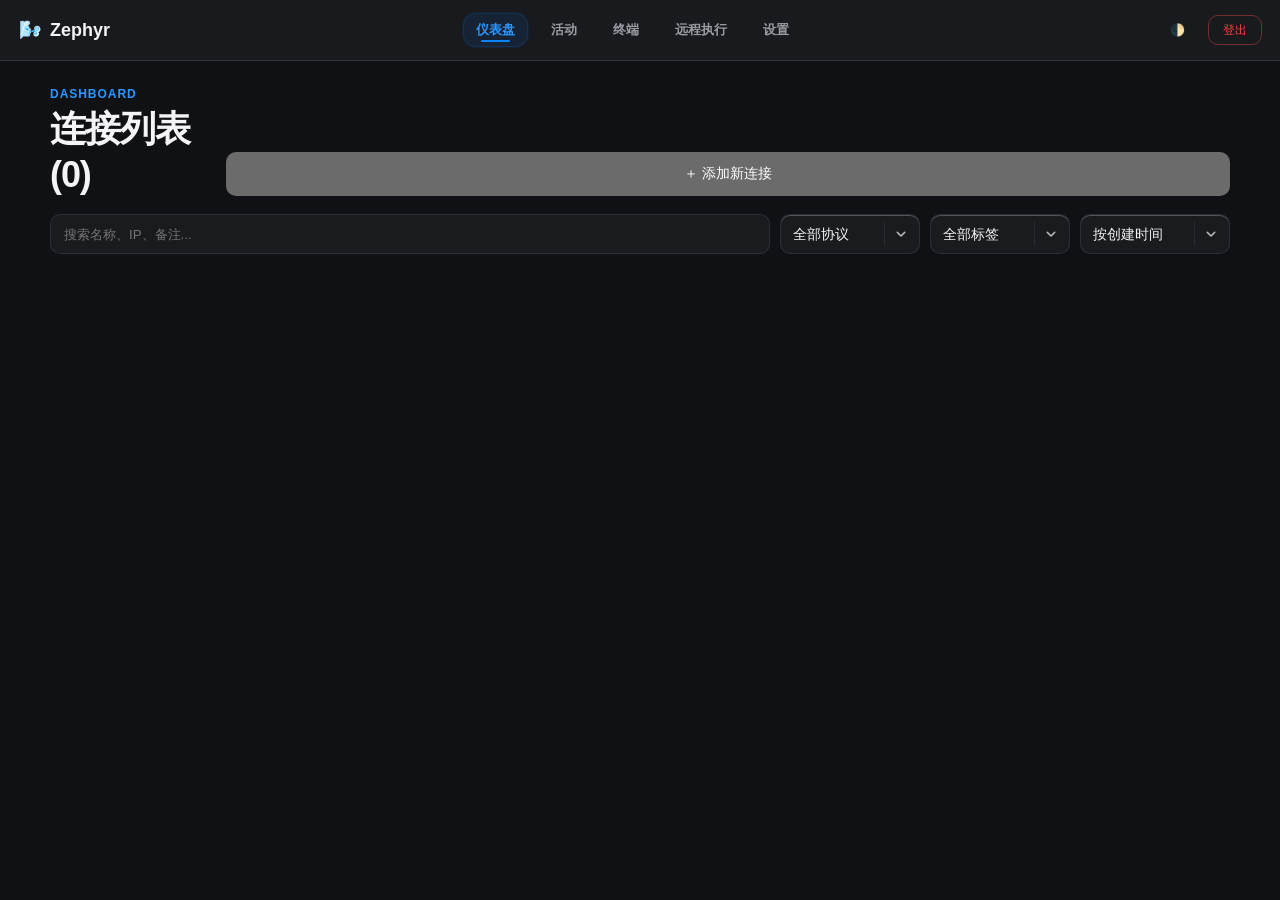
==== public/app.html @ c849ec41 "feat(settings): rework platform security & captcha cards to security-card pattern - Split IP whiteli" ====
<!DOCTYPE html>
<html lang="zh-CN" data-theme="dark">
<head>
    <meta charset="UTF-8">
    <meta name="viewport" content="width=device-width, initial-scale=1.0, viewport-fit=cover">
    <title>Zephyr</title>
    <link rel="icon" type="image/svg+xml" href="/zephyr-mark.svg">
    <link rel="modulepreload" href="vendor/zephyr-motion/index.js?v=20260731-motion-mobile-fix2">
    <link rel="modulepreload" href="i18n/runtime.js?v=20260811-webdav1">
    <link rel="modulepreload" href="app.js?v=20260811-webdav1">
    <link rel="modulepreload" href="floating-panel.js?v=20260731-panel-drag-physics4">
    <link rel="stylesheet" href="style.css?v=20260811-webdav1">
</head>
<body class="app-body">
    <div class="app-shell">
        <header class="main-nav">
            <a class="brand" href="#dashboard"><span id="brandIcon">🌬️</span><strong id="brandName">Zephyr</strong></a>
            <nav class="nav-tabs" aria-label="主导航" data-i18n-aria-label="主导航">
                <button class="nav-tab active" data-view="dashboard" data-i18n="仪表盘">仪表盘</button>
                <button class="nav-tab" data-view="activity" data-i18n="活动">活动</button>
                <button class="nav-tab" data-view="terminal" data-i18n="终端">终端</button>
                <button class="nav-tab" data-view="remote" data-i18n="远程执行">远程执行</button>
                <button class="nav-tab force-hidden" id="notesNavTab" data-view="notes" data-i18n="笔记">笔记</button>
                <button class="nav-tab nav-tab-ai force-hidden" id="aiNavTab" data-view="ai">AI</button>
                <button class="nav-tab" data-view="settings" data-i18n="设置">设置</button>
            </nav>
            <div class="nav-actions">
                <button class="btn-sm ai-floating-btn force-hidden" id="aiFloatingBtn" title="打开 AI 助理" data-i18n-title="打开 AI 助理">AI</button>
                <!-- Locale selection lives in Settings → Language. -->
                <button class="btn-sm" id="appThemeToggle" title="切换深浅色" data-i18n-title="切换深浅色">🌓</button>
                <button class="btn-sm danger" id="logoutBtn" data-i18n="登出">登出</button>
            </div>
        </header>

        <main class="app-main">
            <section class="view active" id="view-dashboard">
                <div class="section-head">
                    <div>
                        <p class="eyebrow">Dashboard</p>
                        <h1 id="connectionTitle" data-i18n="连接列表 (0)">连接列表 (0)</h1>
                    </div>
                    <button class="btn add-btn" id="addConnectionBtn" data-i18n="＋ 添加新连接">＋ 添加新连接</button>
                </div>
                <div class="action-bar">
                    <input class="search-input" id="searchInput" placeholder="搜索名称、IP、备注..." data-i18n-placeholder="搜索名称、IP、备注...">
                    <select id="protocolFilter"><option value="all" data-i18n="全部协议">全部协议</option><option value="SSH">SSH</option><option value="TELNET">TELNET</option><option value="RDP">RDP</option><option value="VNC">VNC</option></select>
                    <select id="tagFilter"><option value="all" data-i18n="全部标签">全部标签</option></select>
                    <select id="sortSelect"><option value="createdAt" data-i18n="按创建时间">按创建时间</option><option value="name" data-i18n="按名称">按名称</option><option value="lastConnectedAt" data-i18n="按最近连接">按最近连接</option><option value="protocol" data-i18n="按协议">按协议</option></select>
                </div>
                <div class="connection-grid" id="connectionGrid"></div>
            </section>

            <section class="view activity-view" id="view-activity">
                <div class="section-head activity-section-head">
                    <div>
                        <p class="eyebrow">Activity</p>
                        <h1 data-i18n="活动记录">活动记录</h1>
                        <p class="activity-intro" data-i18n="查看连接、账户与系统操作的详细记录。">查看连接、账户与系统操作的详细记录。</p>
                    </div>
                    <button class="tool-btn danger force-hidden" id="clearActivityBtn" type="button" data-i18n="清理日志">清理日志</button>
                </div>
                <div class="activity-filter-bar" aria-label="活动时间筛选" data-i18n-aria-label="活动时间筛选">
                    <div class="activity-range-tabs" role="group" aria-label="快捷时间范围" data-i18n-aria-label="快捷时间范围">
                        <span class="activity-range-thumb" aria-hidden="true"></span>
                        <button class="activity-range-btn" type="button" data-activity-range="today" data-i18n="今天">今天</button>
                        <button class="activity-range-btn active" type="button" data-activity-range="7d" data-i18n="近 7 天">近 7 天</button>
                        <button class="activity-range-btn" type="button" data-activity-range="30d" data-i18n="近 30 天">近 30 天</button>
                        <button class="activity-range-btn" type="button" data-activity-range="all" data-i18n="全部">全部</button>
                        <button class="activity-range-btn" type="button" data-activity-range="custom" data-i18n="自定义">自定义</button>
                    </div>
                    <div class="activity-custom-range force-hidden" id="activityCustomRange">
                        <label><span data-i18n="开始日期">开始日期</span><input id="activityStartDate" type="date"></label>
                        <span aria-hidden="true" data-i18n="至">至</span>
                        <label><span data-i18n="结束日期">结束日期</span><input id="activityEndDate" type="date"></label>
                        <button class="btn btn-primary" id="applyActivityRange" type="button" data-i18n="应用">应用</button>
                    </div>
                </div>
                <div class="activity-summary" aria-live="polite">
                    <strong id="activityResultCount" data-i18n="0 条记录">0 条记录</strong>
                    <span id="activityRangeLabel" data-i18n="近 7 天">近 7 天</span>
                </div>
                <div id="activityList" class="activity-list activity-detail-list"></div>
            </section>

            <section class="view terminal-view" id="view-terminal" aria-label="终端工作台" data-i18n-aria-label="终端工作台">
                <div class="terminal-smartbar" id="sessionTabs"><div class="empty-state" data-i18n="从仪表盘点击“连接”打开 SSH 会话。">从仪表盘点击“连接”打开 SSH 会话。</div></div>
                <button class="mobile-fullscreen-dock-toggle" id="mobileFullscreenDockToggle" data-smartbar-toggle title="展开/收回移动端 Dock" data-i18n-title="展开/收回移动端 Dock" aria-label="展开/收回移动端 Dock" data-i18n-aria-label="展开/收回移动端 Dock"><span></span></button>
                <div class="terminal-workspace terminal-workspace-grid layout-0" id="terminalWorkspace"><div class="terminal-placeholder" data-i18n="暂无会话。点击仪表盘中的“连接”打开 SSH 会话。">暂无会话。点击仪表盘中的“连接”打开 SSH 会话。</div></div>
            </section>

            <section class="view" id="view-remote">
                <div class="section-head"><div><p class="eyebrow">Remote Execution</p><h1 data-i18n="远程执行">远程执行</h1></div></div>
                <div class="remote-layout">
                    <div class="remote-servers" id="remoteServerList"></div>
                    <form class="remote-command" id="remoteExecForm">
                        <label data-i18n="命令">命令</label><textarea id="remoteCommand" placeholder="例如：uname -a && uptime" data-i18n-placeholder="例如：uname -a && uptime" required></textarea>
                        <label data-i18n="超时（秒）">超时（秒）</label><input id="remoteTimeout" type="number" value="30" min="1" max="300">
                        <button class="btn btn-primary" type="submit" data-i18n="批量执行">批量执行</button>
                    </form>
                </div>
                <div class="remote-results" id="remoteResults"></div>
            </section>

            <section class="view notes-view" id="view-notes" aria-label="笔记工作区" data-i18n-aria-label="笔记工作区">
                <div class="notes-shell" id="notesShell">
                    <aside class="notes-sidebar" id="notesGroups" aria-label="笔记分组" data-i18n-aria-label="笔记分组">
                        <div class="notes-sidebar-head">
                            <div class="notes-sidebar-brand">
                                <span class="notes-sidebar-kicker">Notes</span>
                                <h1 class="notes-sidebar-title" data-i18n="笔记">笔记</h1>
                            </div>
                            <div class="notes-sidebar-actions">
                                <button type="button" class="notes-icon-btn" id="notesImportBtn" title="导入 Markdown" data-i18n-title="导入 Markdown" aria-label="导入 Markdown" data-i18n-aria-label="导入 Markdown">
                                    <svg viewBox="0 0 24 24" aria-hidden="true"><path d="M12 14.5V5M8.5 11 12 14.5 15.5 11M5.5 16.5v1.2A1.3 1.3 0 0 0 6.8 19h10.4a1.3 1.3 0 0 0 1.3-1.3v-1.2" fill="none" stroke="currentColor" stroke-width="1.7" stroke-linecap="round" stroke-linejoin="round"/></svg>
                                </button>
                                <button type="button" class="notes-icon-btn notes-icon-btn-accent" id="notesNewBtn" title="新建笔记 (⌘N)" data-i18n-title="新建笔记 (⌘N)" aria-label="新建笔记" data-i18n-aria-label="新建笔记">
                                    <svg viewBox="0 0 24 24" aria-hidden="true"><path d="M12 5v14M5 12h14" fill="none" stroke="currentColor" stroke-width="2" stroke-linecap="round"/></svg>
                                </button>
                            </div>
                        </div>
                        <nav class="notes-nav" aria-label="笔记库" data-i18n-aria-label="笔记库">
                            <button type="button" class="notes-group-item active" data-group="__all">
                                <span class="notes-group-icon" aria-hidden="true"><svg viewBox="0 0 24 24"><path d="M7 3.8h7.2L19 8.6V20.2a1 1 0 0 1-1 1H7a1 1 0 0 1-1-1V4.8a1 1 0 0 1 1-1z" fill="none" stroke="currentColor" stroke-width="1.6"/><path d="M14 3.8V9h5" fill="none" stroke="currentColor" stroke-width="1.6"/></svg></span>
                                <span class="notes-group-label" data-i18n="全部笔记">全部笔记</span>
                                <span class="notes-group-count" id="notesCountAll">0</span>
                            </button>
                            <button type="button" class="notes-group-item" data-group="">
                                <span class="notes-group-icon" aria-hidden="true"><svg viewBox="0 0 24 24"><path d="M3.5 7.5A2 2 0 0 1 5.5 5.5h4l1.5 1.8h7.5a2 2 0 0 1 2 2v7.2a2 2 0 0 1-2 2h-13a2 2 0 0 1-2-2v-9z" fill="none" stroke="currentColor" stroke-width="1.6" stroke-linejoin="round"/></svg></span>
                                <span class="notes-group-label" data-i18n="未分组">未分组</span>
                                <span class="notes-group-count" id="notesCountUngrouped">0</span>
                            </button>
                            <button type="button" class="notes-group-item notes-group-trash" data-group="__trash">
                                <span class="notes-group-icon" aria-hidden="true"><svg viewBox="0 0 24 24"><path d="M5 7.5h14M9.5 7.5V5.8a1 1 0 0 1 1-1h3a1 1 0 0 1 1 1v1.7M9 10.5v7M12 10.5v7M15 10.5v7M7.5 7.5l.7 11.2a1.2 1.2 0 0 0 1.2 1.1h5.2a1.2 1.2 0 0 0 1.2-1.1L16.5 7.5" fill="none" stroke="currentColor" stroke-width="1.6" stroke-linecap="round" stroke-linejoin="round"/></svg></span>
                                <span class="notes-group-label" data-i18n="回收站">回收站</span>
                                <span class="notes-group-count" id="notesCountTrash">0</span>
                            </button>
                        </nav>
                        <div class="notes-groups-divider" role="separator"></div>
                        <div class="notes-groups-label" data-i18n="分组">分组</div>
                        <div id="notesGroupTree" class="notes-group-tree"></div>
                        <button type="button" class="notes-group-new" id="notesNewGroupBtn">
                            <span class="notes-group-icon" aria-hidden="true"><svg viewBox="0 0 24 24"><path d="M12 5v14M5 12h14" fill="none" stroke="currentColor" stroke-width="2" stroke-linecap="round"/></svg></span>
                            <span data-i18n="新建分组">新建分组</span>
                        </button>
                    </aside>

                    <section class="notes-list-pane" aria-label="笔记列表" data-i18n-aria-label="笔记列表">
                        <div class="notes-list-toolbar">
                            <div class="notes-search-field">
                                <span class="notes-search-icon" aria-hidden="true"><svg viewBox="0 0 24 24"><circle cx="11" cy="11" r="6.5" fill="none" stroke="currentColor" stroke-width="1.8"/><path d="M16.2 16.2 20 20" fill="none" stroke="currentColor" stroke-width="1.8" stroke-linecap="round"/></svg></span>
                                <input class="notes-search-input" id="notesSearchInput" placeholder="搜索标题、正文、标签…" data-i18n-placeholder="搜索标题、正文、标签…" autocomplete="off" aria-label="搜索笔记" data-i18n-aria-label="搜索笔记">
                            </div>
                            <div class="notes-list-heading-row">
                                <div class="notes-list-heading">
                                    <h2 id="notesListHeading" data-i18n="全部笔记">全部笔记</h2>
                                    <span class="notes-list-count" id="notesListCount">0</span>
                                </div>
                                <div class="notes-list-filters">
                                    <button type="button" class="notes-icon-btn" id="notesSelectModeBtn" title="多选" data-i18n-title="多选" aria-label="多选" data-i18n-aria-label="多选" aria-pressed="false">
                                        <svg viewBox="0 0 24 24" aria-hidden="true"><rect x="5" y="5" width="10.5" height="10.5" rx="2.2" fill="none" stroke="currentColor" stroke-width="1.6"/><path d="M9.5 15.5h7.3A1.7 1.7 0 0 0 18.5 13.8V6.5" fill="none" stroke="currentColor" stroke-width="1.6" stroke-linecap="round"/><path d="M7.6 10.2l1.8 1.8 3.4-3.6" fill="none" stroke="currentColor" stroke-width="1.6" stroke-linecap="round" stroke-linejoin="round"/></svg>
                                    </button>
                                    <button type="button" class="notes-filter-trigger" id="notesSortTrigger" aria-haspopup="menu" aria-expanded="false" aria-controls="notesSortMenu">
                                        <span class="notes-filter-label" data-i18n="最近更新">最近更新</span>
                                        <svg viewBox="0 0 24 24" aria-hidden="true"><path d="M8.5 9.5 12 13l3.5-3.5" fill="none" stroke="currentColor" stroke-width="1.8" stroke-linecap="round" stroke-linejoin="round"/></svg>
                                    </button>
                                    <button type="button" class="notes-filter-trigger" id="notesTagTrigger" aria-haspopup="menu" aria-expanded="false" aria-controls="notesTagMenu">
                                        <span class="notes-filter-label" data-i18n="全部标签">全部标签</span>
                                        <svg viewBox="0 0 24 24" aria-hidden="true"><path d="M8.5 9.5 12 13l3.5-3.5" fill="none" stroke="currentColor" stroke-width="1.8" stroke-linecap="round" stroke-linejoin="round"/></svg>
                                    </button>
                                </div>
                            </div>
                            <div class="notes-selection-bar force-hidden" id="notesSelectionBar" role="toolbar" aria-label="批量操作" data-i18n-aria-label="批量操作">
                                <div class="notes-selection-meta">
                                    <span class="notes-selection-count"><span data-i18n="已选">已选</span> <strong data-sel-count>0</strong></span>
                                </div>
                                <div class="notes-selection-actions">
                                    <button type="button" class="notes-icon-btn" data-sel-action="all" title="全选" data-i18n-title="全选" aria-label="全选" data-i18n-aria-label="全选">
                                        <svg viewBox="0 0 24 24" aria-hidden="true"><rect x="4.5" y="4.5" width="15" height="15" rx="3" fill="none" stroke="currentColor" stroke-width="1.6"/><path d="M8 12.2l2.4 2.4L16.2 9" fill="none" stroke="currentColor" stroke-width="1.8" stroke-linecap="round" stroke-linejoin="round"/></svg>
                                    </button>
                                    <button type="button" class="notes-icon-btn" data-sel-action="restore" title="恢复" data-i18n-title="恢复" aria-label="恢复所选" data-i18n-aria-label="恢复所选">
                                        <svg viewBox="0 0 24 24" aria-hidden="true"><path d="M7.5 10.2V7.6A1.1 1.1 0 0 1 8.6 6.5h6.8A1.1 1.1 0 0 1 16.5 7.6v2.6M9.2 6.5V5.3A1 1 0 0 1 10.2 4.3h3.6a1 1 0 0 1 1 1v1.2" fill="none" stroke="currentColor" stroke-width="1.6" stroke-linecap="round" stroke-linejoin="round"/><path d="M8.2 14.2a4.3 4.3 0 1 0 1.3-3.1" fill="none" stroke="currentColor" stroke-width="1.7" stroke-linecap="round"/><path d="M7.2 9.4h3.4v3.2" fill="none" stroke="currentColor" stroke-width="1.7" stroke-linecap="round" stroke-linejoin="round"/></svg>
                                    </button>
                                    <button type="button" class="notes-icon-btn notes-icon-btn-danger" data-sel-action="trash" title="移到回收站" data-i18n-title="移到回收站" aria-label="移到回收站" data-i18n-aria-label="移到回收站">
                                        <svg viewBox="0 0 24 24" aria-hidden="true"><path d="M5 7.5h14M9.5 7.5V5.8a1 1 0 0 1 1-1h3a1 1 0 0 1 1 1v1.7M9 10.5v7M12 10.5v7M15 10.5v7M7.5 7.5l.7 11.2a1.2 1.2 0 0 0 1.2 1.1h5.2a1.2 1.2 0 0 0 1.2-1.1L16.5 7.5" fill="none" stroke="currentColor" stroke-width="1.6" stroke-linecap="round" stroke-linejoin="round"/></svg>
                                    </button>
                                    <button type="button" class="notes-icon-btn notes-icon-btn-danger" data-sel-action="purge" title="彻底删除" data-i18n-title="彻底删除" aria-label="彻底删除所选" data-i18n-aria-label="彻底删除所选">
                                        <svg viewBox="0 0 24 24" aria-hidden="true"><path d="M5 7.5h14M9.5 7.5V5.8a1 1 0 0 1 1-1h3a1 1 0 0 1 1 1v1.7M7.5 7.5l.7 11.2a1.2 1.2 0 0 0 1.2 1.1h5.2a1.2 1.2 0 0 0 1.2-1.1L16.5 7.5" fill="none" stroke="currentColor" stroke-width="1.6" stroke-linecap="round" stroke-linejoin="round"/><path d="M10 12.2 14 16.2M14 12.2 10 16.2" fill="none" stroke="currentColor" stroke-width="1.7" stroke-linecap="round"/></svg>
                                    </button>
                                    <button type="button" class="notes-icon-btn notes-icon-btn-danger" data-sel-action="purge_permanent" title="直接删除（不进回收站）" data-i18n-title="直接删除（不进回收站）" aria-label="直接删除所选" data-i18n-aria-label="直接删除所选">
                                        <svg viewBox="0 0 24 24" aria-hidden="true"><path d="M5 7.5h14M9.5 7.5V5.8a1 1 0 0 1 1-1h3a1 1 0 0 1 1 1v1.7M7.5 7.5l.7 11.2a1.2 1.2 0 0 0 1.2 1.1h5.2a1.2 1.2 0 0 0 1.2-1.1L16.5 7.5" fill="none" stroke="currentColor" stroke-width="1.6" stroke-linecap="round" stroke-linejoin="round"/><path d="M10 12.2 14 16.2M14 12.2 10 16.2" fill="none" stroke="currentColor" stroke-width="1.7" stroke-linecap="round"/></svg>
                                    </button>
                                    <button type="button" class="notes-icon-btn" data-sel-action="exit" title="退出多选" data-i18n-title="退出多选" aria-label="退出多选" data-i18n-aria-label="退出多选">
                                        <svg viewBox="0 0 24 24" aria-hidden="true"><path d="M7 7l10 10M17 7 7 17" fill="none" stroke="currentColor" stroke-width="1.9" stroke-linecap="round"/></svg>
                                    </button>
                                </div>
                            </div>
                            <div id="notesConnectionFilterBar" class="force-hidden"></div>
                            <!-- hidden native selects kept for compatibility / tests -->
                            <select id="notesSortSelect" class="force-hidden" aria-hidden="true" tabindex="-1">
                                <option value="updated" data-i18n="按更新时间">按更新时间</option>
                                <option value="created" data-i18n="按创建时间">按创建时间</option>
                                <option value="title" data-i18n="按标题">按标题</option>
                            </select>
                            <select id="notesTagFilter" class="force-hidden" aria-hidden="true" tabindex="-1"><option value="all" data-i18n="全部标签">全部标签</option></select>
                        </div>
                        <div class="notes-list" id="notesList" role="listbox" aria-label="笔记" data-i18n-aria-label="笔记"></div>
                        <div class="notes-list-empty force-hidden" id="notesListEmpty">
                            <div class="notes-empty-illustration" aria-hidden="true">
                                <svg viewBox="0 0 24 24"><path d="M7 3.8h7.2L19 8.6V20.2a1 1 0 0 1-1 1H7a1 1 0 0 1-1-1V4.8a1 1 0 0 1 1-1z" fill="none" stroke="currentColor" stroke-width="1.4"/><path d="M14 3.8V9h5M8.5 12.5h7M8.5 15.5h7M8.5 18.5h4.5" fill="none" stroke="currentColor" stroke-width="1.4" stroke-linecap="round"/></svg>
                            </div>
                            <h3 data-empty-title data-i18n="还没有笔记">还没有笔记</h3>
                            <p data-empty-desc data-i18n="从左侧新建一条，或导入 Markdown 文件。">从左侧新建一条，或导入 Markdown 文件。</p>
                        </div>
                        <div class="notes-menu force-hidden" id="notesSortMenu" role="menu" aria-label="排序" data-i18n-aria-label="排序"></div>
                        <div class="notes-menu force-hidden" id="notesTagMenu" role="menu" aria-label="标签筛选" data-i18n-aria-label="标签筛选"></div>
                    </section>

                    <section class="notes-editor-pane" id="notesEditorPane" aria-label="笔记编辑器" data-i18n-aria-label="笔记编辑器">
                        <div class="notes-editor-empty" id="notesEditorEmpty">
                            <div class="notes-empty-card">
                                <div class="notes-empty-illustration" aria-hidden="true">
                                    <svg viewBox="0 0 24 24"><path d="M7 3.8h7.2L19 8.6V20.2a1 1 0 0 1-1 1H7a1 1 0 0 1-1-1V4.8a1 1 0 0 1 1-1z" fill="none" stroke="currentColor" stroke-width="1.4"/><path d="M14 3.8V9h5M8.5 12.5h7M8.5 15.5h7" fill="none" stroke="currentColor" stroke-width="1.4" stroke-linecap="round"/></svg>
                                </div>
                                <h2 data-i18n="选择或新建笔记">选择或新建笔记</h2>
                                <p data-i18n="默认私有。可关联连接、按标签归档，并在权限允许时供 AI 按需读写。">默认私有。可关联连接、按标签归档，并在权限允许时供 AI 按需读写。</p>
                                <div class="notes-empty-hints">
                                    <span><kbd>⌘</kbd><kbd>N</kbd> <span data-i18n="新建">新建</span></span>
                                    <span><kbd>⌘</kbd><kbd>S</kbd> <span data-i18n="保存">保存</span></span>
                                    <span><kbd>⌘</kbd><kbd>E</kbd> <span data-i18n="切换预览">切换预览</span></span>
                                </div>
                            </div>
                        </div>
                        <div class="notes-editor force-hidden" id="notesEditor">
                            <div class="notes-editor-chrome">
                                <div class="notes-editor-top">
                                    <button type="button" class="notes-icon-btn notes-back-btn" id="notesBackBtn" title="返回列表" data-i18n-title="返回列表" aria-label="返回列表" data-i18n-aria-label="返回列表">
                                        <svg viewBox="0 0 24 24" aria-hidden="true"><path d="M15 5.5 8.5 12 15 18.5" fill="none" stroke="currentColor" stroke-width="1.9" stroke-linecap="round" stroke-linejoin="round"/></svg>
                                    </button>
                                    <div class="notes-mode-switch" id="notesModeSwitch" data-mode="edit" role="tablist" aria-label="编辑模式" data-i18n-aria-label="编辑模式">
                                        <span class="notes-mode-thumb" aria-hidden="true"></span>
                                        <button type="button" class="notes-mode-btn active" data-notes-mode="edit" role="tab" aria-selected="true" data-i18n="编辑">编辑</button>
                                        <button type="button" class="notes-mode-btn" data-notes-mode="split" role="tab" aria-selected="false" data-i18n="分屏">分屏</button>
                                        <button type="button" class="notes-mode-btn" data-notes-mode="preview" role="tab" aria-selected="false" data-i18n="预览">预览</button>
                                    </div>
                                    <div class="notes-editor-actions" id="notesEditorActions">
                                        <span class="notes-save-state" id="notesSaveState" data-state="saved" aria-live="polite" data-i18n="已保存">已保存</span>
                                        <button type="button" class="notes-icon-btn" id="notesLinkConnBtn" title="关联连接" data-i18n-title="关联连接" aria-label="关联连接" data-i18n-aria-label="关联连接">
                                            <svg viewBox="0 0 24 24" aria-hidden="true"><path d="M9.5 14.5 14.5 9.5M8.2 12.2l-1.4 1.4a3.2 3.2 0 1 0 4.5 4.5l1.4-1.4M15.8 11.8l1.4-1.4a3.2 3.2 0 0 0-4.5-4.5l-1.4 1.4" fill="none" stroke="currentColor" stroke-width="1.7" stroke-linecap="round"/></svg>
                                        </button>
                                        <button type="button" class="notes-icon-btn" id="notesShareBtn" title="共享设置" data-i18n-title="共享设置" aria-label="共享设置" data-i18n-aria-label="共享设置">
                                            <svg viewBox="0 0 24 24" aria-hidden="true"><circle cx="6.5" cy="12" r="2.2" fill="none" stroke="currentColor" stroke-width="1.6"/><circle cx="17" cy="6.5" r="2.2" fill="none" stroke="currentColor" stroke-width="1.6"/><circle cx="17" cy="17.5" r="2.2" fill="none" stroke="currentColor" stroke-width="1.6"/><path d="M8.5 11.1 14.8 7.6M8.6 13 14.8 16.3" fill="none" stroke="currentColor" stroke-width="1.6" stroke-linecap="round"/></svg>
                                        </button>
                                        <button type="button" class="notes-icon-btn" id="notesExportBtn" title="导出 Markdown" data-i18n-title="导出 Markdown" aria-label="导出" data-i18n-aria-label="导出">
                                            <svg viewBox="0 0 24 24" aria-hidden="true"><path d="M12 4.5v9.5M8.5 8 12 4.5 15.5 8M5.5 14.5v3.2A1.3 1.3 0 0 0 6.8 19h10.4a1.3 1.3 0 0 0 1.3-1.3v-3.2" fill="none" stroke="currentColor" stroke-width="1.7" stroke-linecap="round" stroke-linejoin="round"/></svg>
                                        </button>
                                        <button type="button" class="notes-icon-btn" id="notesMoreBtn" title="更多" data-i18n-title="更多" aria-label="更多" data-i18n-aria-label="更多" aria-haspopup="menu" aria-expanded="false" aria-controls="notesMoreMenu">
                                            <svg viewBox="0 0 24 24" aria-hidden="true"><circle cx="6" cy="12" r="1.5" fill="currentColor"/><circle cx="12" cy="12" r="1.5" fill="currentColor"/><circle cx="18" cy="12" r="1.5" fill="currentColor"/></svg>
                                        </button>
                                        <button type="button" class="notes-icon-btn force-hidden" id="notesRestoreBtn" title="恢复笔记" data-i18n-title="恢复笔记" aria-label="恢复" data-i18n-aria-label="恢复">
                                            <svg viewBox="0 0 24 24" aria-hidden="true"><path d="M7.5 10.2V7.6A1.1 1.1 0 0 1 8.6 6.5h6.8A1.1 1.1 0 0 1 16.5 7.6v2.6M9.2 6.5V5.3A1 1 0 0 1 10.2 4.3h3.6a1 1 0 0 1 1 1v1.2" fill="none" stroke="currentColor" stroke-width="1.6" stroke-linecap="round" stroke-linejoin="round"/><path d="M8.2 14.2a4.3 4.3 0 1 0 1.3-3.1" fill="none" stroke="currentColor" stroke-width="1.7" stroke-linecap="round"/><path d="M7.2 9.4h3.4v3.2" fill="none" stroke="currentColor" stroke-width="1.7" stroke-linecap="round" stroke-linejoin="round"/></svg>
                                        </button>
                                        <button type="button" class="notes-icon-btn notes-icon-btn-danger" id="notesDeleteBtn" title="移到回收站" data-i18n-title="移到回收站" aria-label="移到回收站" data-i18n-aria-label="移到回收站">
                                            <svg viewBox="0 0 24 24" aria-hidden="true"><path d="M5 7.5h14M9.5 7.5V5.8a1 1 0 0 1 1-1h3a1 1 0 0 1 1 1v1.7M9 10.5v7M12 10.5v7M15 10.5v7M7.5 7.5l.7 11.2a1.2 1.2 0 0 0 1.2 1.1h5.2a1.2 1.2 0 0 0 1.2-1.1L16.5 7.5" fill="none" stroke="currentColor" stroke-width="1.6" stroke-linecap="round" stroke-linejoin="round"/></svg>
                                        </button>
                                        <button type="button" class="notes-icon-btn notes-icon-btn-danger force-hidden" id="notesPurgePermanentBtn" title="直接删除（不进回收站）" data-i18n-title="直接删除（不进回收站）" aria-label="直接删除" data-i18n-aria-label="直接删除">
                                            <svg viewBox="0 0 24 24" aria-hidden="true"><path d="M5 7.5h14M9.5 7.5V5.8a1 1 0 0 1 1-1h3a1 1 0 0 1 1 1v1.7M7.5 7.5l.7 11.2a1.2 1.2 0 0 0 1.2 1.1h5.2a1.2 1.2 0 0 0 1.2-1.1L16.5 7.5" fill="none" stroke="currentColor" stroke-width="1.6" stroke-linecap="round" stroke-linejoin="round"/><path d="M10 12.2 14 16.2M14 12.2 10 16.2" fill="none" stroke="currentColor" stroke-width="1.7" stroke-linecap="round"/></svg>
                                        </button>
                                        <button type="button" class="notes-icon-btn notes-icon-btn-danger force-hidden" id="notesPurgeBtn" title="彻底删除（不可恢复）" data-i18n-title="彻底删除（不可恢复）" aria-label="彻底删除" data-i18n-aria-label="彻底删除">
                                            <svg viewBox="0 0 24 24" aria-hidden="true"><path d="M5 7.5h14M9.5 7.5V5.8a1 1 0 0 1 1-1h3a1 1 0 0 1 1 1v1.7M7.5 7.5l.7 11.2a1.2 1.2 0 0 0 1.2 1.1h5.2a1.2 1.2 0 0 0 1.2-1.1L16.5 7.5" fill="none" stroke="currentColor" stroke-width="1.6" stroke-linecap="round" stroke-linejoin="round"/><path d="M10 12.2 14 16.2M14 12.2 10 16.2" fill="none" stroke="currentColor" stroke-width="1.7" stroke-linecap="round"/></svg>
                                        </button>
                                        <button type="button" class="notes-text-btn notes-text-btn-danger force-hidden" id="notesEmptyTrashBtn" title="清空回收站" data-i18n-title="清空回收站" data-i18n="清空">清空</button>
                                    </div>
                                </div>
                                <div class="notes-menu force-hidden" id="notesMoreMenu" role="menu" aria-label="更多操作" data-i18n-aria-label="更多操作">
                                    <button type="button" class="notes-menu-item" data-more-action="share" role="menuitem"><span data-i18n="共享设置">共享设置</span></button>
                                    <button type="button" class="notes-menu-item" data-more-action="link" role="menuitem"><span data-i18n="关联连接">关联连接</span></button>
                                    <button type="button" class="notes-menu-item" data-more-action="export" role="menuitem"><span data-i18n="导出 Markdown">导出 Markdown</span></button>
                                    <button type="button" class="notes-menu-item" data-more-action="import" role="menuitem"><span data-i18n="导入 Markdown">导入 Markdown</span></button>
                                    <button type="button" class="notes-menu-item" data-more-action="select" role="menuitem"><span data-i18n="多选管理">多选管理</span></button>
                                    <div class="notes-menu-sep"></div>
                                    <button type="button" class="notes-menu-item" data-more-action="restore" role="menuitem"><span data-i18n="恢复">恢复</span></button>
                                    <button type="button" class="notes-menu-item danger" data-more-action="delete" role="menuitem"><span data-i18n="移到回收站">移到回收站</span></button>
                                    <button type="button" class="notes-menu-item danger" data-more-action="purge_permanent" role="menuitem"><span data-i18n="直接删除">直接删除</span></button>
                                    <button type="button" class="notes-menu-item danger" data-more-action="purge" role="menuitem"><span data-i18n="彻底删除">彻底删除</span></button>
                                </div>
                                <input class="notes-title-input" id="notesTitleInput" placeholder="无标题" data-i18n-placeholder="无标题" maxlength="200" aria-label="笔记标题" data-i18n-aria-label="笔记标题">
                                <div class="notes-meta-row" id="notesMetaRow">
                                    <div class="notes-meta-group" id="notesGroupChip"></div>
                                    <div class="notes-meta-tags" id="notesTagsChips"></div>
                                </div>
                                <!-- hidden inputs keep save path stable -->
                                <input type="hidden" id="notesTagsInput" value="" aria-hidden="true">
                                <input type="hidden" id="notesGroupInput" value="" aria-hidden="true">
                                <div class="notes-toolbar" id="notesToolbar" aria-label="Markdown 工具栏" data-i18n-aria-label="Markdown 工具栏">
                                    <button type="button" data-md="h2" title="标题" data-i18n-title="标题" aria-label="标题" data-i18n-aria-label="标题"><svg viewBox="0 0 24 24" aria-hidden="true"><path d="M6.5 5.5v13M17.5 5.5v13M6.5 12h11" fill="none" stroke="currentColor" stroke-width="1.9" stroke-linecap="round"/></svg></button>
                                    <button type="button" data-md="bold" title="粗体" data-i18n-title="粗体" aria-label="粗体" data-i18n-aria-label="粗体"><svg viewBox="0 0 24 24" aria-hidden="true"><path d="M7.5 5.5h5.2a3.4 3.4 0 0 1 0 6.8H7.5zm0 6.8h5.8a3.5 3.5 0 0 1 0 7H7.5z" fill="none" stroke="currentColor" stroke-width="1.8" stroke-linejoin="round"/></svg></button>
                                    <button type="button" data-md="italic" title="斜体" data-i18n-title="斜体" aria-label="斜体" data-i18n-aria-label="斜体"><svg viewBox="0 0 24 24" aria-hidden="true"><path d="M11 5.5h6M7 18.5h6M13.5 5.5 10.5 18.5" fill="none" stroke="currentColor" stroke-width="1.8" stroke-linecap="round"/></svg></button>
                                    <button type="button" data-md="strike" title="删除线" data-i18n-title="删除线" aria-label="删除线" data-i18n-aria-label="删除线"><svg viewBox="0 0 24 24" aria-hidden="true"><path d="M6 12h12M9 7.5c.8-1.6 2-2.3 3.6-2.3 2.2 0 3.6 1.3 3.6 3.1 0 1.1-.4 1.9-1.2 2.5M8.4 14.2c.3 2.1 1.8 3.6 4 3.6 2.3 0 4-1.4 4-3.5" fill="none" stroke="currentColor" stroke-width="1.7" stroke-linecap="round"/></svg></button>
                                    <span class="notes-toolbar-sep" aria-hidden="true"></span>
                                    <button type="button" data-md="code" title="行内代码" data-i18n-title="行内代码" aria-label="行内代码" data-i18n-aria-label="行内代码"><svg viewBox="0 0 24 24" aria-hidden="true"><path d="M9 7.5 4.5 12 9 16.5M15 7.5 19.5 12 15 16.5" fill="none" stroke="currentColor" stroke-width="1.8" stroke-linecap="round" stroke-linejoin="round"/></svg></button>
                                    <button type="button" data-md="codeblock" title="代码块" data-i18n-title="代码块" aria-label="代码块" data-i18n-aria-label="代码块"><svg viewBox="0 0 24 24" aria-hidden="true"><rect x="4.5" y="5.5" width="15" height="13" rx="2" fill="none" stroke="currentColor" stroke-width="1.6"/><path d="M8.5 10 7 12l1.5 2M15.5 10 17 12l-1.5 2M12.4 9.5l-1.2 5" fill="none" stroke="currentColor" stroke-width="1.5" stroke-linecap="round"/></svg></button>
                                    <button type="button" data-md="link" title="链接" data-i18n-title="链接" aria-label="链接" data-i18n-aria-label="链接"><svg viewBox="0 0 24 24" aria-hidden="true"><path d="M9.5 14.5 14.5 9.5M8.2 12.2l-1.4 1.4a3.2 3.2 0 1 0 4.5 4.5l1.4-1.4M15.8 11.8l1.4-1.4a3.2 3.2 0 0 0-4.5-4.5l-1.4 1.4" fill="none" stroke="currentColor" stroke-width="1.7" stroke-linecap="round"/></svg></button>
                                    <span class="notes-toolbar-sep" aria-hidden="true"></span>
                                    <button type="button" data-md="quote" title="引用" data-i18n-title="引用" aria-label="引用" data-i18n-aria-label="引用"><svg viewBox="0 0 24 24" aria-hidden="true"><path d="M8.5 17.5c-2.2 0-3.8-1.7-3.8-4.1 0-3.2 2.3-5.9 5.3-7.1l.7 1.4c-1.8.9-3 2.5-3.1 4.2.5-.3 1.1-.5 1.8-.5 1.7 0 3 1.2 3 3 0 1.7-1.3 3.1-3.9 3.1zm9 0c-2.2 0-3.8-1.7-3.8-4.1 0-3.2 2.3-5.9 5.3-7.1l.7 1.4c-1.8.9-3 2.5-3.1 4.2.5-.3 1.1-.5 1.8-.5 1.7 0 3 1.2 3 3 0 1.7-1.3 3.1-3.9 3.1z" fill="currentColor"/></svg></button>
                                    <button type="button" data-md="ul" title="无序列表" data-i18n-title="无序列表" aria-label="无序列表" data-i18n-aria-label="无序列表"><svg viewBox="0 0 24 24" aria-hidden="true"><path d="M9.5 7h9M9.5 12h9M9.5 17h9" fill="none" stroke="currentColor" stroke-width="1.7" stroke-linecap="round"/><circle cx="6" cy="7" r="1.1" fill="currentColor"/><circle cx="6" cy="12" r="1.1" fill="currentColor"/><circle cx="6" cy="17" r="1.1" fill="currentColor"/></svg></button>
                                    <button type="button" data-md="ol" title="有序列表" data-i18n-title="有序列表" aria-label="有序列表" data-i18n-aria-label="有序列表"><svg viewBox="0 0 24 24" aria-hidden="true"><path d="M10 7h9M10 12h9M10 17h9" fill="none" stroke="currentColor" stroke-width="1.7" stroke-linecap="round"/><text x="4.2" y="8.2" font-size="6.2" fill="currentColor" font-family="system-ui,sans-serif">1</text><text x="4.2" y="13.2" font-size="6.2" fill="currentColor" font-family="system-ui,sans-serif">2</text><text x="4.2" y="18.2" font-size="6.2" fill="currentColor" font-family="system-ui,sans-serif">3</text></svg></button>
                                    <button type="button" data-md="task" title="任务列表" data-i18n-title="任务列表" aria-label="任务列表" data-i18n-aria-label="任务列表"><svg viewBox="0 0 24 24" aria-hidden="true"><rect x="4.5" y="4.5" width="15" height="15" rx="3" fill="none" stroke="currentColor" stroke-width="1.6"/><path d="M8 12.2l2.4 2.4L16.2 9" fill="none" stroke="currentColor" stroke-width="1.8" stroke-linecap="round" stroke-linejoin="round"/></svg></button>
                                </div>
                            </div>
                            <div class="notes-body" id="notesBody" data-mode="edit">
                                <textarea id="notesContentInput" class="notes-content-input" spellcheck="false" aria-label="Markdown 正文" data-i18n-aria-label="Markdown 正文" placeholder="开始写点什么… 支持 Markdown。不要保存密码、私钥或 token。" data-i18n-placeholder="开始写点什么… 支持 Markdown。不要保存密码、私钥或 token。"></textarea>
                                <article class="notes-preview" id="notesPreview" aria-label="预览" data-i18n-aria-label="预览"></article>
                            </div>
                            <div class="notes-security-hint" data-i18n="不要在笔记中保存密码、私钥或 token。预览会转义 HTML 并限制链接协议。">不要在笔记中保存密码、私钥或 token。预览会转义 HTML 并限制链接协议。</div>
                        </div>
                    </section>
                </div>
                <input type="file" id="notesImportFile" accept=".md,text/markdown,text/plain" class="force-hidden" aria-hidden="true">
            </section>

            <section class="view" id="view-ai">
                <div class="ai-empty-card">
                    <h2 data-i18n="AI 面板">AI 面板</h2>
                    <p data-i18n="顶部 AI 按钮会直接打开浮窗；模型、工具和敏感确认在设置里管理。">顶部 AI 按钮会直接打开浮窗；模型、工具和敏感确认在设置里管理。</p>
                    <div class="form-actions"><button class="btn" type="button" id="aiJumpSettingsBtn" data-i18n="前往 AI 设置">前往 AI 设置</button><button class="btn btn-primary" type="button" id="openAiAssistantBtn2" data-i18n="打开浮窗">打开浮窗</button></div>
                </div>
            </section>

            <section class="view" id="view-settings">
                <div class="section-head"><div><p class="eyebrow">Settings</p><h1 data-i18n="设置">设置</h1></div></div>
                <div class="settings-layout">
                    <div class="settings-menu">
                        <button class="settings-tab active" data-settings="security" data-i18n="安全设置">安全设置</button>
                        <button class="settings-tab" data-settings="language" data-i18n="语言">语言</button>
                        <button class="settings-tab" data-settings="beian" data-i18n="备案信息">备案信息</button>
                        <button class="settings-tab" data-settings="network" data-i18n="代理池">代理池</button>
                        <button class="settings-tab" data-settings="ssh-keys" data-i18n="SSH 密钥库">SSH 密钥库</button>
                        <button class="settings-tab" data-settings="snippets" data-i18n="代码片段">代码片段</button>
                        <button class="settings-tab" data-settings="ai" data-i18n="AI 助理">AI 助理</button>
                        <button class="settings-tab" data-settings="agent" data-i18n="Zephyr Client">Zephyr Client</button>
                        <button class="settings-tab force-hidden" id="linkSettingsTab" data-settings="link" data-i18n="文件同步">Zephyr Link</button>
                        <button class="settings-tab" data-settings="data" data-i18n="数据管理">数据管理</button>
                        <button class="settings-tab" data-settings="appearance" data-i18n="个性化设置">个性化设置</button>
                        <button class="settings-tab" data-settings="mail" data-i18n="邮件通知">邮件通知</button>
                        <button class="settings-tab" data-settings="notes" data-i18n="笔记功能">笔记功能</button>
                        <button class="settings-tab force-hidden" id="adminSettingsTab" data-settings="admin" data-i18n="多用户管理">多用户管理</button>
                        <button class="settings-tab" data-settings="about" data-i18n="关于">关于</button>
                    </div>
                    <div class="settings-content">
                        <div class="settings-panel" id="settings-language">
                            <h2 data-i18n="语言">语言</h2>
                            <form id="languageForm" class="settings-form">
                                <div class="form-group">
                                    <label data-i18n="界面语言">界面语言</label>
                                    <select id="languageSelect">
                                        <option value="zh-CN">中文</option>
                                        <option value="en">English</option>
                                    </select>
                                    <p class="field-hint" data-i18n="选择界面显示语言，立即生效并保存到本机。">选择界面显示语言，立即生效并保存到本机。</p>
                                </div>
                            </form>
                        </div>
                        <div class="settings-panel active" id="settings-security">
                            <div class="security-card-row">
                                <section class="security-card">
                                    <h2 data-i18n="修改密码">修改密码</h2>
                                    <form id="passwordForm" class="settings-form">
                                        <div class="security-input-stack">
                                            <div class="form-group"><label for="settingsCurrentPassword" data-i18n="请输入当前密码">请输入当前密码</label><input type="password" id="settingsCurrentPassword" placeholder=" " required></div>
                                            <div class="form-group"><label for="settingsNewPassword" data-i18n="请输入新密码">请输入新密码</label><input type="password" id="settingsNewPassword" placeholder=" " minlength="4" required></div>
                                            <div class="form-group"><label for="settingsConfirmPassword" data-i18n="请确认新密码">请确认新密码</label><input type="password" id="settingsConfirmPassword" placeholder=" " minlength="4" required></div>
                                            <div class="form-group force-hidden" id="settingsTotpRow"><label for="settingsTotpCode" data-i18n="两步验证动态码">两步验证动态码</label><input id="settingsTotpCode" inputmode="numeric" maxlength="6" placeholder=" "></div>
                                            <div class="form-group force-hidden" id="settingsEmailCodeRow"><label for="settingsEmailCode" data-i18n="邮箱验证码">邮箱验证码</label><div class="form-row-inline verification-code-row"><input id="settingsEmailCode" inputmode="text" placeholder=" "><button type="button" class="btn btn-sm verification-code-send-btn" id="settingsSendCodeBtn" data-i18n="发送验证码">发送验证码</button></div></div>
                                            <p class="field-hint" id="passwordPolicyHint" aria-live="polite"></p>
                                        </div>
                                        <button class="btn btn-primary" type="submit" data-i18n="保存密码">保存密码</button>
                                    </form>
                                </section>
                                <section class="security-card">
                                    <h2 data-i18n="修改个人信息">修改个人信息</h2>
                                    <form id="profileForm" class="settings-form"><div class="security-input-stack"><div class="form-group"><label for="profileUsername" data-i18n="请输入新用户名">请输入新用户名</label><input id="profileUsername" placeholder=" "></div><div class="form-group"><label for="profileEmail" data-i18n="请输入新邮箱">请输入新邮箱</label><input id="profileEmail" type="email" placeholder=" "></div></div><button class="btn btn-primary" data-i18n="保存资料">保存资料</button></form>
                                </section>
                            </div>
                            <div class="security-card-row">
                                <section class="security-card">
                                    <div class="security-card-head"><h2 data-i18n="TOTP 两步验证">TOTP 两步验证</h2><div id="totpAction"></div></div><div class="mini-list" id="totpBox"></div><form id="totpEnableForm" class="settings-form force-hidden"><div id="totpQrBox"></div><div class="security-input-stack"><div class="form-group"><label for="totpEnableCode" data-i18n="请输入 6 位验证码">请输入 6 位验证码</label><input id="totpEnableCode" placeholder=" "></div></div><button class="btn btn-primary" data-i18n="确认开启">确认开启</button></form><form id="totpDisableForm" class="settings-form"><div class="security-input-stack"><div class="form-group"><label for="totpDisablePassword" data-i18n="请输入当前密码">请输入当前密码</label><input type="password" id="totpDisablePassword" placeholder=" "></div><div class="form-group"><label for="totpDisableCode" data-i18n="请输入 TOTP 验证码">请输入 TOTP 验证码</label><input id="totpDisableCode" placeholder=" "></div></div><button class="btn danger" data-i18n="关闭 TOTP">关闭 TOTP</button></form>
                                </section>
                                <section class="security-card">
                                    <div class="security-card-head"><h2>Passkey</h2><button class="security-card-action" id="addPasskeyBtn" type="button" data-i18n="添加 Passkey">添加 Passkey</button></div><div class="mini-list" id="passkeyList"></div>
                                </section>
                            </div>
                            <div class="security-card-row">
                                <section class="security-card">
                                    <h2 data-i18n="登录邮件通知">登录邮件通知</h2>
                                    <label class="settings-switch-option" for="notifyLoginPersonal">
                                        <span class="settings-switch-copy"><strong data-i18n="接收登录邮件通知">接收登录邮件通知</strong><small data-i18n="检测到我的账号登录时发送邮件提醒">检测到我的账号登录时发送邮件提醒</small></span>
                                        <span class="connection-share-switch"><input type="checkbox" id="notifyLoginPersonal"><span aria-hidden="true"></span></span>
                                    </label>
                                </section>
                                <section class="security-card">
                                    <div class="panel-title-row"><h2 id="loginEventsTitle" data-i18n="我的登录记录">我的登录记录</h2><button class="tool-btn danger" type="button" id="clearLoginEventsBtn" data-i18n="清理日志">清理日志</button></div><div class="mini-list" id="loginEventList"></div>
                                </section>
                            </div>
                             <div id="platformSecuritySettings">
                                 <div class="security-card-row">
                                     <section class="security-card">
                                         <h2 data-i18n="IP 白名单与防爆破">IP 白名单与防爆破</h2>
                                         <form id="securityPolicyForm" class="settings-form">
                                             <label class="settings-switch-option" for="ipWhitelistEnabled">
                                                 <span class="settings-switch-copy"><strong data-i18n="启用 IP 白名单">启用 IP 白名单</strong><small data-i18n="仅名单内 IP 可登录本站">仅名单内 IP 可登录本站</small></span>
                                                 <span class="connection-share-switch"><input type="checkbox" id="ipWhitelistEnabled"><span aria-hidden="true"></span></span>
                                             </label>
                                             <div class="switch-dependent" data-needs="ip-whitelist">
                                                 <div class="security-input-stack">
                                                     <div class="form-group">
                                                         <label for="ipWhitelist" data-i18n="白名单 IP 列表">白名单 IP 列表</label>
                                                         <textarea id="ipWhitelist" rows="3" placeholder=" " aria-describedby="ipWhitelistHint"></textarea>
                                                     </div>
                                                 </div>
                                                 <p class="field-hint" id="ipWhitelistHint" data-i18n="每行一个 IP 或 CIDR，例如 192.168.1.0/24">每行一个 IP 或 CIDR，例如 192.168.1.0/24</p>
                                             </div>
                                             <label class="settings-switch-option" for="bruteForceEnabled">
                                                 <span class="settings-switch-copy"><strong data-i18n="启用防爆破封禁">启用防爆破封禁</strong><small data-i18n="连续失败自动封禁来源 IP">连续失败自动封禁来源 IP</small></span>
                                                 <span class="connection-share-switch"><input type="checkbox" id="bruteForceEnabled"><span aria-hidden="true"></span></span>
                                             </label>
                                             <div class="switch-dependent" data-needs="brute-force">
                                                 <div class="security-input-stack security-input-duo">
                                                     <div class="form-group"><label for="bruteForceMaxFailures" data-i18n="失败次数">失败次数</label><input id="bruteForceMaxFailures" type="number" min="1" placeholder=" "></div>
                                                     <div class="form-group"><label for="bruteForceBanMinutes" data-i18n="封禁分钟">封禁分钟</label><input id="bruteForceBanMinutes" type="number" min="1" placeholder=" "></div>
                                                 </div>
                                             </div>
                                             <button class="btn btn-primary" data-i18n="保存安全策略">保存安全策略</button>
                                         </form>
                                         <div class="mini-list" id="ipBanList"></div>
                                     </section>
                                     <section class="security-card">
                                         <h2>CAPTCHA</h2>
                                         <form id="captchaForm" class="settings-form">
                                             <label class="settings-switch-option" for="captchaEnabled">
                                                 <span class="settings-switch-copy"><strong data-i18n="启用 CAPTCHA">启用 CAPTCHA</strong><small data-i18n="登录时要求人机验证">登录时要求人机验证</small></span>
                                                 <span class="connection-share-switch"><input type="checkbox" id="captchaEnabled"><span aria-hidden="true"></span></span>
                                             </label>
                                             <div class="switch-dependent" data-needs="captcha">
                                                 <label class="security-field-label" for="captchaProvider" data-i18n="验证码服务">验证码服务</label>
                                                 <select id="captchaProvider"><option value="turnstile">Cloudflare Turnstile</option><option value="hcaptcha">hCaptcha</option><option value="google">Google reCAPTCHA v2</option><option value="tencent" data-i18n="腾讯云验证码">腾讯云验证码</option><option value="aliyun" data-i18n="阿里云验证码 2.0">阿里云验证码 2.0</option></select>
                                                 <div class="security-input-stack">
                                                     <div class="form-group"><label for="captchaSiteKey" data-i18n="Site Key / AppId / CaptchaId">Site Key / AppId / CaptchaId</label><input id="captchaSiteKey" placeholder=" "></div>
                                                     <div class="form-group password-field"><label for="captchaSecretKey" data-i18n="Secret Key / AppSecretKey">Secret Key / AppSecretKey</label><input id="captchaSecretKey" type="password" placeholder=" "><button type="button" id="toggleCaptchaSecret" title="显示/隐藏 CAPTCHA 密钥" data-i18n-title="显示/隐藏 CAPTCHA 密钥">👁️</button></div>
                                                 </div>
                                                 <button type="button" class="link-btn" id="revealCaptchaSecret" data-i18n="查看已保存 CAPTCHA 密钥">查看已保存 CAPTCHA 密钥</button>
                                                 <p class="field-hint" data-i18n="默认隐藏已保存 CAPTCHA 密钥；留空或保持星号不会覆盖已保存密钥。查看时如已开启 TOTP 需输入动态验证码，否则输入当前登录密码。">默认隐藏已保存 CAPTCHA 密钥；留空或保持星号不会覆盖已保存密钥。查看时如已开启 TOTP 需输入动态验证码，否则输入当前登录密码。</p>
                                             </div>
                                             <button class="btn btn-primary" data-i18n="保存 CAPTCHA">保存 CAPTCHA</button>
                                         </form>
                                     </section>
                                 </div>
                             </div>
                        </div>
                        <div class="settings-panel" id="settings-appearance">
                            <h2 data-i18n="个性化设置">个性化设置</h2>
                            <form id="appearanceForm" class="settings-form">
                                <label class="settings-switch-option" for="sessionPersistenceEnabled">
                                    <span class="settings-switch-copy"><strong data-i18n="会话持久化">会话持久化</strong><small data-i18n="关闭页面后再次打开时，恢复之前的页面和会话。">关闭页面后再次打开时，恢复之前的页面和会话。</small></span>
                                    <span class="connection-share-switch"><input type="checkbox" id="sessionPersistenceEnabled" checked><span aria-hidden="true"></span></span>
                                </label>
                                <label data-i18n="左上角标题">左上角标题</label>
                                <input id="brandNameInput" maxlength="40" placeholder="Zephyr">
                                <label data-i18n="左上角图标">左上角图标</label>
                                <div class="brand-upload-row">
                                    <div class="brand-icon-preview" id="brandIconPreview" aria-label="当前图标" data-i18n-aria-label="当前图标">🌬️</div>
                                    <input id="brandIconFile" type="file" accept="image/png,image/jpeg,image/gif,image/webp,image/svg+xml">
                                </div>
                                <p class="field-hint" data-i18n="图标支持上传常见图片格式，建议使用正方形 PNG/SVG；保存后会同步到页面标题、favicon 与登录页。">图标支持上传常见图片格式，建议使用正方形 PNG/SVG；保存后会同步到页面标题、favicon 与登录页。</p>
                                <label data-i18n="配色方案">配色方案</label>
                                <select id="colorSchemeSelect">
                                    <option value="frost" data-i18n="凝霜蓝（默认）">凝霜蓝（默认）</option>
                                    <option value="lava" data-i18n="熔岩流 Lava Flow">熔岩流 Lava Flow</option>
                                    <option value="asagi" data-i18n="浅葱影 Asagi">浅葱影 Asagi</option>
                                    <option value="cyber" data-i18n="极夜青 Cyber Teal">极夜青 Cyber Teal</option>
                                    <option value="custom" data-i18n="自定义 CSS/JS 与配色">自定义 CSS/JS 与配色</option>
                                </select>
                                <label data-i18n="深浅模式">深浅模式</label>
                                <select id="themeModeSelect"><option value="auto" data-i18n="跟随系统">跟随系统</option><option value="dark" data-i18n="深色">深色</option><option value="light" data-i18n="浅色">浅色</option></select>
                                <label class="check-line"><input type="checkbox" id="autoThemeEnabled"> <span data-i18n="自动跟随系统深色/浅色模式">自动跟随系统深色/浅色模式</span></label>
                                <p class="field-hint" data-i18n="开启后根据系统外观自动切换；关闭后使用上面的深色或浅色模式。">开启后根据系统外观自动切换；关闭后使用上面的深色或浅色模式。</p>
                                <div class="custom-theme-panel force-hidden" id="customThemePanel">
                                    <input id="customThemeMode" type="hidden" value="dark">
                                    <div class="custom-color-grid">
                                        <label><span data-i18n="大背景">大背景</span><div class="zephyr-color-picker" data-color-picker><button type="button" class="color-swatch" data-color-swatch style="--picker-color:#101114" aria-label="选择大背景颜色" data-i18n-aria-label="选择大背景颜色"></button><input class="color-hex-input" data-custom-color="bgMain" value="#101114" maxlength="7" spellcheck="false" inputmode="text"></div></label>
                                        <label><span data-i18n="卡片背景">卡片背景</span><div class="zephyr-color-picker" data-color-picker><button type="button" class="color-swatch" data-color-swatch style="--picker-color:#1b1c20" aria-label="选择卡片背景颜色" data-i18n-aria-label="选择卡片背景颜色"></button><input class="color-hex-input" data-custom-color="bgCard" value="#1b1c20" maxlength="7" spellcheck="false" inputmode="text"></div></label>
                                        <label><span data-i18n="主按钮">主按钮</span><div class="zephyr-color-picker" data-color-picker><button type="button" class="color-swatch" data-color-swatch style="--picker-color:#0a84ff" aria-label="选择主按钮颜色" data-i18n-aria-label="选择主按钮颜色"></button><input class="color-hex-input" data-custom-color="primary" value="#0a84ff" maxlength="7" spellcheck="false" inputmode="text"></div></label>
                                        <label><span data-i18n="按钮 Hover">按钮 Hover</span><div class="zephyr-color-picker" data-color-picker><button type="button" class="color-swatch" data-color-swatch style="--picker-color:#2997ff" aria-label="选择按钮 Hover颜色" data-i18n-aria-label="选择按钮 Hover颜色"></button><input class="color-hex-input" data-custom-color="primaryHover" value="#2997ff" maxlength="7" spellcheck="false" inputmode="text"></div></label>
                                        <label><span data-i18n="文字">文字</span><div class="zephyr-color-picker" data-color-picker><button type="button" class="color-swatch" data-color-swatch style="--picker-color:#f4f4f6" aria-label="选择文字颜色" data-i18n-aria-label="选择文字颜色"></button><input class="color-hex-input" data-custom-color="text" value="#f4f4f6" maxlength="7" spellcheck="false" inputmode="text"></div></label>
                                        <label><span data-i18n="次级文字">次级文字</span><div class="zephyr-color-picker" data-color-picker><button type="button" class="color-swatch" data-color-swatch style="--picker-color:#9a9ca3" aria-label="选择次级文字颜色" data-i18n-aria-label="选择次级文字颜色"></button><input class="color-hex-input" data-custom-color="textSecondary" value="#9a9ca3" maxlength="7" spellcheck="false" inputmode="text"></div></label>
                                        <label><span data-i18n="边框">边框</span><div class="zephyr-color-picker" data-color-picker><button type="button" class="color-swatch" data-color-swatch style="--picker-color:#303237" aria-label="选择边框颜色" data-i18n-aria-label="选择边框颜色"></button><input class="color-hex-input" data-custom-color="border" value="#303237" maxlength="7" spellcheck="false" inputmode="text"></div></label>
                                        <label><span data-i18n="危险色">危险色</span><div class="zephyr-color-picker" data-color-picker><button type="button" class="color-swatch" data-color-swatch style="--picker-color:#ff453a" aria-label="选择危险色颜色" data-i18n-aria-label="选择危险色颜色"></button><input class="color-hex-input" data-custom-color="danger" value="#ff453a" maxlength="7" spellcheck="false" inputmode="text"></div></label>
                                        <label><span data-i18n="成功色">成功色</span><div class="zephyr-color-picker" data-color-picker><button type="button" class="color-swatch" data-color-swatch style="--picker-color:#32d74b" aria-label="选择成功色颜色" data-i18n-aria-label="选择成功色颜色"></button><input class="color-hex-input" data-custom-color="success" value="#32d74b" maxlength="7" spellcheck="false" inputmode="text"></div></label>
                                        <label><span data-i18n="警告色">警告色</span><div class="zephyr-color-picker" data-color-picker><button type="button" class="color-swatch" data-color-swatch style="--picker-color:#ffd60a" aria-label="选择警告色颜色" data-i18n-aria-label="选择警告色颜色"></button><input class="color-hex-input" data-custom-color="warning" value="#ffd60a" maxlength="7" spellcheck="false" inputmode="text"></div></label>
                                    </div>
                                    <label data-i18n="自定义 CSS">自定义 CSS</label>
                                    <textarea id="customCssInput" rows="6" spellcheck="false" placeholder=":root { --accent: #0a84ff; }\n.connection-card { border-radius: 22px; }"></textarea>
                                    <label data-i18n="自定义 JS">自定义 JS</label>
                                    <textarea id="customJsInput" rows="5" spellcheck="false" placeholder="// 保存后在前端页面执行；请只填写可信代码" data-i18n-placeholder="// 保存后在前端页面执行；请只填写可信代码"></textarea>
                                    <p class="field-hint" data-i18n="自定义 CSS/JS 只在选择“自定义”配色时生效；JS 会在登录页、后台和远程窗口前端执行，请只保存你信任的代码。">自定义 CSS/JS 只在选择“自定义”配色时生效；JS 会在登录页、后台和远程窗口前端执行，请只保存你信任的代码。</p>
                                </div>
                                <h3 data-i18n="SSH 终端自定义">SSH 终端自定义</h3>
                                <label data-i18n="终端背景来源">终端背景来源</label>
                                <select id="terminalBgSource"><option value="none" data-i18n="不使用自定义背景">不使用自定义背景</option><option value="upload" data-i18n="上传图片">上传图片</option><option value="url" data-i18n="图片 URL">图片 URL</option></select>
                                <input id="terminalBgFile" type="file" accept="image/png,image/jpeg,image/gif,image/webp,image/avif,image/svg+xml">
                                <input id="terminalBgDataUrl" type="hidden">
                                <input id="terminalBgUrl" type="url" placeholder="https://example.com/background.jpg">
                                <div class="terminal-bg-preview" id="terminalBgPreview" data-i18n="未设置背景">未设置背景</div>
                                <div class="form-row">
                                    <div class="form-group"><label data-i18n="背景适配">背景适配</label><select id="terminalBgFit"><option value="cover" data-i18n="覆盖">覆盖</option><option value="contain" data-i18n="完整显示">完整显示</option><option value="auto" data-i18n="原始尺寸">原始尺寸</option></select></div>
                                    <div class="form-group"><label><span data-i18n="背景强度">背景强度</span> <span id="terminalBgOpacityValue">35%</span></label><input id="terminalBgOpacity" class="edge-range terminal-bg-opacity-range" type="range" min="0" max="1" step="any" value="0.35"></div>
                                    <div class="form-group"><label><span data-i18n="模糊强度">模糊强度</span> <span id="terminalBgBlurValue">0px</span></label><input id="terminalBgBlur" class="edge-range terminal-bg-opacity-range" type="range" min="0" max="20" step="any" value="0"></div>
                                </div>
                                <label class="check-line"><input type="checkbox" id="terminalFontColorEnabled"> <span data-i18n="启用自定义 SSH 终端字体颜色">启用自定义 SSH 终端字体颜色</span></label>
                                <div class="form-row terminal-font-color-row">
                                    <div class="form-group">
                                        <label data-i18n="深色终端字体颜色">深色终端字体颜色</label>
                                        <div class="zephyr-color-picker terminal-font-color-picker" data-color-picker><button type="button" class="color-swatch" data-color-swatch style="--picker-color:#f4f4f6" aria-label="选择深色终端字体颜色" data-i18n-aria-label="选择深色终端字体颜色"></button><input id="terminalFontColor" class="color-hex-input" value="#f4f4f6" maxlength="7" spellcheck="false" inputmode="text" placeholder="#f4f4f6"></div>
                                    </div>
                                    <div class="form-group">
                                        <label data-i18n="浅色终端字体颜色">浅色终端字体颜色</label>
                                        <div class="zephyr-color-picker terminal-font-color-picker" data-color-picker><button type="button" class="color-swatch" data-color-swatch style="--picker-color:#1d1d1f" aria-label="选择浅色终端字体颜色" data-i18n-aria-label="选择浅色终端字体颜色"></button><input id="terminalFontColorLight" class="color-hex-input" value="" maxlength="7" spellcheck="false" inputmode="text" placeholder="留空自动取反色" data-i18n-placeholder="留空自动取反色"></div>
                                        <p class="field-hint" data-i18n="留空时会自动使用深色终端字体的反色，例如白色 → 黑色。">留空时会自动使用深色终端字体的反色，例如白色 → 黑色。</p>
                                    </div>
                                </div>
                                <label class="check-line"><input type="checkbox" id="terminalSolidBgEnabled"> <span data-i18n="启用自定义终端背景色（所有配色模式生效）">启用自定义终端背景色（所有配色模式生效）</span></label>
                                <div class="form-row terminal-solid-bg-row">
                                    <div class="form-group">
                                        <label data-i18n="深色终端背景色">深色终端背景色</label>
                                        <div class="zephyr-color-picker" data-color-picker><button type="button" class="color-swatch" data-color-swatch style="--picker-color:#0a0a0a" aria-label="选择深色终端背景色" data-i18n-aria-label="选择深色终端背景色"></button><input id="terminalSolidBgDark" class="color-hex-input" value="#0a0a0a" maxlength="7" spellcheck="false" inputmode="text" placeholder="#0a0a0a"></div>
                                    </div>
                                    <div class="form-group">
                                        <label data-i18n="浅色终端背景色">浅色终端背景色</label>
                                        <div class="zephyr-color-picker" data-color-picker><button type="button" class="color-swatch" data-color-swatch style="--picker-color:#f5f5f7" aria-label="选择浅色终端背景色" data-i18n-aria-label="选择浅色终端背景色"></button><input id="terminalSolidBgLight" class="color-hex-input" value="" maxlength="7" spellcheck="false" inputmode="text" placeholder="留空自动取反色" data-i18n-placeholder="留空自动取反色"></div>
                                    </div>
                                </div>
                                <label class="check-line"><input type="checkbox" id="terminalSelectionEnabled"> <span data-i18n="启用自定义选中色（选中背景 + 选中文字，所有配色模式生效）">启用自定义选中色（选中背景 + 选中文字，所有配色模式生效）</span></label>
                                <div class="form-row terminal-selection-row">
                                    <div class="form-group">
                                        <label data-i18n="深色 · 选中背景">深色 · 选中背景</label>
                                        <div class="zephyr-color-picker" data-color-picker><button type="button" class="color-swatch" data-color-swatch style="--picker-color:#0a84ff" aria-label="选择深色选中背景" data-i18n-aria-label="选择深色选中背景"></button><input id="terminalSelectionBgDark" class="color-hex-input" value="#0a84ff" maxlength="7" spellcheck="false" inputmode="text" placeholder="#0a84ff"></div>
                                    </div>
                                    <div class="form-group">
                                        <label data-i18n="深色 · 选中文字">深色 · 选中文字</label>
                                        <div class="zephyr-color-picker" data-color-picker><button type="button" class="color-swatch" data-color-swatch style="--picker-color:#ffffff" aria-label="选择深色选中文字色" data-i18n-aria-label="选择深色选中文字色"></button><input id="terminalSelectionFgDark" class="color-hex-input" value="#ffffff" maxlength="7" spellcheck="false" inputmode="text" placeholder="#ffffff"></div>
                                    </div>
                                </div>
                                <div class="form-row terminal-selection-row">
                                    <div class="form-group">
                                        <label data-i18n="浅色 · 选中背景">浅色 · 选中背景</label>
                                        <div class="zephyr-color-picker" data-color-picker><button type="button" class="color-swatch" data-color-swatch style="--picker-color:#007aff" aria-label="选择浅色选中背景" data-i18n-aria-label="选择浅色选中背景"></button><input id="terminalSelectionBgLight" class="color-hex-input" value="" maxlength="7" spellcheck="false" inputmode="text" placeholder="留空沿用深色" data-i18n-placeholder="留空沿用深色"></div>
                                    </div>
                                    <div class="form-group">
                                        <label data-i18n="浅色 · 选中文字">浅色 · 选中文字</label>
                                        <div class="zephyr-color-picker" data-color-picker><button type="button" class="color-swatch" data-color-swatch style="--picker-color:#ffffff" aria-label="选择浅色选中文字色" data-i18n-aria-label="选择浅色选中文字色"></button><input id="terminalSelectionFgLight" class="color-hex-input" value="" maxlength="7" spellcheck="false" inputmode="text" placeholder="留空沿用深色" data-i18n-placeholder="留空沿用深色"></div>
                                    </div>
                                </div>
                                <p class="field-hint" data-i18n="上传图片最高 12MB；URL 适合使用 CDN/对象存储图片。背景色/选中色与配色方案（凝霜/熔岩/自定义等）独立，在任意模式下均可覆盖终端默认。">上传图片最高 12MB；URL 适合使用 CDN/对象存储图片。背景色/选中色与配色方案（凝霜/熔岩/自定义等）独立，在任意模式下均可覆盖终端默认。</p>
                                <div class="form-row">
                                </div>
                                <div class="form-actions">
                                    <button class="btn btn-primary" type="submit" data-i18n="保存外观">保存外观</button>
                                    <button class="btn" type="button" id="settingsThemeToggle" data-i18n="切换深色/浅色模式">切换深色/浅色模式</button>
                                    <button class="btn danger" type="button" id="resetAppearanceBtn" data-i18n="重置名称和图标">重置名称和图标</button>
                                </div>
                            </form>
                            <h2 data-i18n="终端工作台">终端工作台</h2>
                            <form id="terminalLayoutForm" class="settings-form">
                                <label data-i18n="终端页面最多显示窗口数">终端页面最多显示窗口数</label>
                                <select id="terminalMaxWindows">
                                    <option value="1" data-i18n="单窗">单窗</option>
                                    <option value="2" data-i18n="双窗">双窗</option>
                                    <option value="3" data-i18n="三窗">三窗</option>
                                </select>
                                <label data-i18n="最小化窗口保持连接数">最小化窗口保持连接数</label>
                                <input id="terminalMinimizedKeepAlive" type="number" min="-1" step="1" value="0" placeholder="0">
                                <p class="field-hint" data-i18n="默认 0：最小化后不保留 SSH 连接；-1：不限制；正数：保留最近使用的 N 个最小化窗口连接。">默认 0：最小化后不保留 SSH 连接；-1：不限制；正数：保留最近使用的 N 个最小化窗口连接。</p>
                                <label data-i18n="顶部终端栏排序">顶部终端栏排序</label>
                                <select id="terminalSmartbarOrder">
                                    <option value="old-first" data-i18n="从最早到最新">从最早到最新</option>
                                    <option value="new-first" data-i18n="从最新到最早">从最新到最早</option>
                                </select>
                                <label data-i18n="文件菜单快捷键提示">文件菜单快捷键提示</label>
                                <select id="terminalShortcutPlatform">
                                    <option value="auto" data-i18n="自动识别">自动识别</option>
                                    <option value="windows">Windows / Linux</option>
                                    <option value="mac">macOS</option>
                                </select>
                                <label class="check-line"><input type="checkbox" id="terminalAllowLigatures"> <span data-i18n="允许终端字体连字（仅同样式 run 内）">允许终端字体连字（仅同样式 run 内）</span></label>
                                <p class="field-hint" data-i18n="默认关闭，避免破坏等宽网格；开启后 fi/fl/==&gt; 等可连写，但跨颜色/样式片段仍不会连字。">默认关闭，避免破坏等宽网格；开启后 fi/fl/==&gt; 等可连写，但跨颜色/样式片段仍不会连字。</p>
                                <button class="btn btn-primary" type="submit" data-i18n="保存终端布局">保存终端布局</button>
                            </form>
                        </div>
                        <div class="settings-panel" id="settings-beian">
                            <h2 data-i18n="备案信息设置">备案信息设置</h2>
                            <form id="beianForm" class="settings-form">
                                <input id="icpInput" placeholder="ICP 备案号，例如：粤ICP备xxxx号" data-i18n-placeholder="ICP 备案号，例如：粤ICP备xxxx号">
                                <input id="icpUrlInput" placeholder="ICP 备案链接，例如：https://beian.miit.gov.cn" data-i18n-placeholder="ICP 备案链接，例如：https://beian.miit.gov.cn">
                                <input id="policeInput" placeholder="公安备案号，例如：粤公网安备 xxxx号" data-i18n-placeholder="公安备案号，例如：粤公网安备 xxxx号">
                                <input id="policeUrlInput" placeholder="公安备案链接" data-i18n-placeholder="公安备案链接">
                                <label class="check-line"><input type="checkbox" id="showBeianInput" checked> <span data-i18n="登录页显示备案信息">登录页显示备案信息</span></label>
                                <button class="btn btn-primary" type="submit" data-i18n="保存备案信息">保存备案信息</button>
                            </form>
                        </div>
                        <div class="settings-panel" id="settings-network">
                            <div class="panel-title-row proxy-panel-title"><h2 data-i18n="代理池">代理池</h2><button class="btn btn-primary proxy-add-btn" type="button" id="addProxyBtn" data-i18n="＋ 新建代理">＋ 新建代理</button></div>
                            <div class="mini-list" id="proxyList"></div>
                        </div>
                        <div class="settings-panel" id="settings-ssh-keys">
                            <div class="panel-title-row proxy-panel-title"><h2 data-i18n="SSH 密钥库">SSH 密钥库</h2><button class="btn btn-primary proxy-add-btn" type="button" id="addSshKeyBtn" data-i18n="＋ 新增 SSH 密钥">＋ 新增 SSH 密钥</button></div>
                            <div class="mini-list" id="sshKeyList"></div>
                        </div>
                        <div class="settings-panel" id="settings-snippets">
                            <div class="panel-title-row proxy-panel-title"><h2 data-i18n="SSH 代码片段">SSH 代码片段</h2><button class="btn btn-primary proxy-add-btn" type="button" id="addSnippetBtn" data-i18n="＋ 新增代码片段">＋ 新增代码片段</button></div>
                            <div class="snippet-settings-list" id="snippetSettingsList"></div>
                        </div>
                        <div class="settings-panel" id="settings-ai">
                            <div class="panel-title-row ai-settings-title"><h2 data-i18n="AI 助理">AI 助理</h2></div>
                            <form id="aiSettingsForm" class="settings-form ai-settings-form">
                                <section class="security-card ai-settings-card">
                                <h2 data-i18n="基础设置">基础设置</h2>
                                <label class="settings-switch-option" for="aiEnabled">
                                    <span class="settings-switch-copy"><strong data-i18n="启用 AI 助理">启用 AI 助理</strong><small data-i18n="在导航和工作区中显示 AI 功能">在导航和工作区中显示 AI 功能</small></span>
                                    <span class="connection-share-switch"><input type="checkbox" id="aiEnabled"><span aria-hidden="true"></span></span>
                                </label>
                                <label data-i18n="助理名称">助理名称</label><input id="aiAssistantName" maxlength="40" placeholder="Zephyr AI">
                                <label data-i18n="默认模型供应商">默认模型供应商</label>
                                <select id="aiDefaultProvider"><option value="" data-i18n="自动选择第一个可用供应商">自动选择第一个可用供应商</option></select>
                                <label data-i18n="默认模型">默认模型</label><input id="aiDefaultModel" placeholder="留空自动使用供应商默认/第一个模型" data-i18n-placeholder="留空自动使用供应商默认/第一个模型">
                                <label data-i18n="系统提示词">系统提示词</label><textarea id="aiSystemPrompt" rows="5" placeholder="给 AI 助理的全局行为要求，可留空。" data-i18n-placeholder="给 AI 助理的全局行为要求，可留空。"></textarea>
                                <div class="form-actions ai-card-actions"><button class="btn btn-primary" type="submit" data-i18n="保存基础设置">保存基础设置</button></div>
                                </section>
                                <section class="security-card ai-settings-card">
                                <h2 data-i18n="上下文长度">上下文长度</h2>
                                <div class="form-row ai-context-row"><div class="form-group"><label data-i18n="上下文窗口 Tokens">上下文窗口 Tokens</label><input id="aiContextWindowTokens" type="number" min="1024" step="1024" placeholder="128000"></div><div class="form-group"><label data-i18n="最大输入字符数">最大输入字符数</label><input id="aiContextMaxInputChars" type="number" min="8000" step="1000" placeholder="180000"></div></div>
                                <div class="form-row ai-context-row"><div class="form-group"><label data-i18n="历史预算策略">历史预算策略</label><p class="muted" data-i18n="按模型上下文窗口、系统提示、工具目录、输出预留和安全余量动态计算，不再按固定消息数截断。">按模型上下文窗口、系统提示、工具目录、输出预留和安全余量动态计算，不再按固定消息数截断。</p></div><div class="form-group"><label data-i18n="工具结果注入字符数">工具结果注入字符数</label><input id="aiContextToolResultChars" type="number" min="1000" step="1000" placeholder="60000"></div></div>
                                <div class="form-row ai-context-row"><div class="form-group"><label data-i18n="AI 工具调用轮次上限">AI 工具调用轮次上限</label><input id="aiContextMaxToolRounds" type="number" min="0" step="1" placeholder="0 表示无上限" data-i18n-placeholder="0 表示无上限"></div><div class="form-group"><label data-i18n="说明">说明</label><p class="field-hint" data-i18n="默认 0 = 无上限；如果模型循环调用工具，可设置成 20 / 50 等硬上限。">默认 0 = 无上限；如果模型循环调用工具，可设置成 20 / 50 等硬上限。</p></div></div>
                                <label class="check-line"><input type="checkbox" id="aiCodeCompletionEnabled"> <span data-i18n="文件编辑器启用 AI 代码补全">文件编辑器启用 AI 代码补全</span></label>
                                <div class="form-actions ai-card-actions"><button class="btn btn-primary" type="submit" data-i18n="保存上下文设置">保存上下文设置</button></div>
                                </section>
                                <section class="security-card ai-settings-card">
                                <h2 data-i18n="工具权限">工具权限</h2>
                                <div class="ai-permission-grid">
                                    <label class="check-line"><input type="checkbox" id="aiPermWebSearch"> <span data-i18n="网页搜索">网页搜索</span></label>
                                    <label class="check-line"><input type="checkbox" id="aiPermWebFetch"> <span data-i18n="网页正文读取">网页正文读取</span></label>
                                    <label class="check-line"><input type="checkbox" id="aiPermBrowser"> <span data-i18n="Chromium 浏览器自动化">Chromium 浏览器自动化</span></label>
                                    <label class="check-line"><input type="checkbox" id="aiPermRemoteExecute"> <span data-i18n="远程执行命令">远程执行命令</span></label>
                                    <label class="check-line"><input type="checkbox" id="aiPermFileRead"> <span data-i18n="远程文件读取">远程文件读取</span></label>
                                    <label class="check-line"><input type="checkbox" id="aiPermFileWrite"> <span data-i18n="远程文件写入">远程文件写入</span></label>
                                    <label class="check-line"><input type="checkbox" id="aiPermCodeEdit"> <span data-i18n="代码编辑/补全">代码编辑/补全</span></label>
                                    <label class="check-line"><input type="checkbox" id="aiPermMemory"> <span data-i18n="长期 Memory / 项目记忆">长期 Memory / 项目记忆</span></label>
                                    <label class="check-line"><input type="checkbox" id="aiPermNotesRead"> <span data-i18n="读取笔记">读取笔记</span></label>
                                    <label class="check-line"><input type="checkbox" id="aiPermNotesWrite"> <span data-i18n="创建、修改和删除笔记">创建、修改和删除笔记</span></label>
                                    <label class="check-line"><input type="checkbox" id="aiPermEnv"> <span data-i18n="AI 环境变量">AI 环境变量</span></label>
                                </div>
                                <div class="form-actions ai-card-actions"><button class="btn btn-primary" type="submit" data-i18n="保存工具权限">保存工具权限</button></div>
                                </section>
                                <section class="security-card ai-settings-card">
                                <h2 data-i18n="Memory 与规划器">Memory 与规划器</h2>
                                <label class="check-line"><input type="checkbox" id="aiMemoryEnabled"> <span data-i18n="启用长期 Memory / 项目记忆">启用长期 Memory / 项目记忆</span></label>
                                <label data-i18n="最多保存 Memory 条数">最多保存 Memory 条数</label><input id="aiMemoryMaxItems" type="number" min="1" max="2000" step="1" placeholder="500">
                                <label class="check-line"><input type="checkbox" id="aiPlannerEnabled"> <span data-i18n="启用任务规划器">启用任务规划器</span></label>
                                <label class="check-line"><input type="checkbox" id="aiRequirePlanBeforeTools"> <span data-i18n="复杂任务优先要求先规划">复杂任务优先要求先规划</span></label>
                                <div class="form-actions ai-card-actions"><button class="btn btn-primary" type="submit" data-i18n="保存规划设置">保存规划设置</button></div>
                                </section>
                                <section class="security-card ai-settings-card">
                                <h2 data-i18n="敏感操作确认">敏感操作确认</h2>
                                <label class="check-line"><input type="checkbox" id="aiRequireConfirmation"> <span data-i18n="敏感操作需要用户确认">敏感操作需要用户确认</span></label>
                                <label class="check-line"><input type="checkbox" id="aiAutoConfirm"> <span data-i18n="自动确认敏感操作">自动确认敏感操作</span></label>
                                <label data-i18n="自动确认延迟（毫秒）">自动确认延迟（毫秒）</label><input id="aiAutoConfirmDelayMs" type="number" min="0" max="60000" step="100" placeholder="2500">
                                <p class="field-hint" data-i18n="敏感操作包括远程执行、远程写文件等。关闭确认或开启自动确认会显著提高风险。">敏感操作包括远程执行、远程写文件等。关闭确认或开启自动确认会显著提高风险。</p>
                                <div class="form-actions ai-card-actions"><button class="btn btn-primary" type="submit" data-i18n="保存确认设置">保存确认设置</button></div>
                                </section>
                            </form>
                                <div class="ai-runtime-grid">
                                <section class="security-card settings-form ai-settings-card ai-runtime-card">
                                    <h2 data-i18n="权限规则（Go Runtime）">权限规则（Go Runtime）</h2>
                                    <p class="field-hint"><span data-i18n="优先级：deny > ask > allow > 模式默认。规则形如">优先级：deny &gt; ask &gt; allow &gt; 模式默认。规则形如</span> <code>remote_execute(rm -rf*)</code> <span data-i18n="或">或</span> <code>list_connections</code><span data-i18n="。每行一条。">。每行一条。</span></p>
                                    <label data-i18n="默认模式">默认模式</label>
                                    <div class="ai-segment ai-segment-block" id="aiPermRuleMode" data-value="ask" data-cols="3" role="tablist" aria-label="权限默认模式" data-i18n-aria-label="权限默认模式">
                                        <span class="ai-segment-thumb" aria-hidden="true"></span>
                                        <button type="button" class="ai-segment-btn active" data-value="ask" role="tab" aria-selected="true" title="写操作询问" data-i18n-title="写操作询问">Ask</button>
                                        <button type="button" class="ai-segment-btn" data-value="auto" role="tab" aria-selected="false" title="只读自动，写操作询问" data-i18n-title="只读自动，写操作询问">Auto</button>
                                        <button type="button" class="ai-segment-btn" data-value="yolo" role="tab" aria-selected="false" title="除 deny 外全自动（危险）" data-i18n-title="除 deny 外全自动（危险）">Yolo</button>
                                    </div>
                                    <p class="field-hint ai-perm-mode-hint" id="aiPermModeHint" data-i18n="Ask：写操作默认询问">Ask：写操作默认询问</p>
                                    <label data-i18n="Deny（永久拒绝）">Deny（永久拒绝）</label>
                                    <textarea id="aiPermDeny" rows="3" placeholder="remote_execute(rm -rf*)&#10;connection_delete(*)"></textarea>
                                    <label data-i18n="Allow（永不询问）">Allow（永不询问）</label>
                                    <textarea id="aiPermAllow" rows="3" placeholder="remote_execute(systemctl status*)&#10;remote_read_file(*)"></textarea>
                                    <label data-i18n="Ask（强制询问）">Ask（强制询问）</label>
                                    <textarea id="aiPermAsk" rows="2" placeholder="remote_write_file(*)"></textarea>
                                    <div class="form-actions ai-card-actions"><button class="btn btn-primary" type="button" data-ai-save-settings data-i18n="保存权限规则">保存权限规则</button></div>
                                </section>
                                <section class="security-card ai-resource-card ai-runtime-card">
                                <h2 data-i18n="MCP 服务器（Go AI Runtime）">MCP 服务器（Go AI Runtime）</h2>
                                <p class="field-hint"><span data-i18n="仅在启用">仅在启用</span> <code>ZEPHYR_AI_URL</code> <span data-i18n="时生效。stdio 在服务端执行；http 为远程 MCP。工具名形如">时生效。stdio 在服务端执行；http 为远程 MCP。工具名形如</span> <code>mcp__name__tool</code>。</p>
                                <form id="aiMcpForm" class="settings-form ai-mcp-form">
                                    <input type="hidden" id="aiMcpId">
                                    <div class="form-row">
                                        <div class="form-group"><label data-i18n="名称">名称</label><input id="aiMcpName" placeholder="例如 filesystem" data-i18n-placeholder="例如 filesystem" maxlength="80"></div>
                                        <div class="form-group"><label data-i18n="类型">类型</label>
                                            <div class="ai-segment ai-segment-block" id="aiMcpType" data-value="stdio" data-cols="2" role="tablist" aria-label="MCP 传输类型" data-i18n-aria-label="MCP 传输类型">
                                                <span class="ai-segment-thumb" aria-hidden="true"></span>
                                                <button type="button" class="ai-segment-btn active" data-value="stdio" role="tab" aria-selected="true">stdio</button>
                                                <button type="button" class="ai-segment-btn" data-value="http" role="tab" aria-selected="false">http</button>
                                            </div>
                                        </div>
                                    </div>
                                    <div class="form-group" id="aiMcpStdioFields">
                                        <label data-i18n="命令">命令</label><input id="aiMcpCommand" placeholder="npx">
                                        <label data-i18n="参数（空格分隔）">参数（空格分隔）</label><input id="aiMcpArgs" placeholder="-y @modelcontextprotocol/server-filesystem /data">
                                        <label data-i18n="环境变量（KEY=VAL 每行一个）">环境变量（KEY=VAL 每行一个）</label><textarea id="aiMcpEnv" rows="3" placeholder="FOO=bar"></textarea>
                                    </div>
                                    <div class="form-group force-hidden" id="aiMcpHttpFields">
                                        <label>URL</label><input id="aiMcpUrl" placeholder="https://mcp.example.com/mcp">
                                        <label data-i18n="Headers（Header: value 每行）">Headers（Header: value 每行）</label><textarea id="aiMcpHeaders" rows="3" placeholder="Authorization: Bearer …"></textarea>
                                    </div>
                                    <label data-i18n="信任为只读的工具名（逗号分隔，原始 MCP 名）">信任为只读的工具名（逗号分隔，原始 MCP 名）</label>
                                    <input id="aiMcpTrustedReadOnly" placeholder="read_file, list_dir">
                                    <label data-i18n="调用超时（秒）">调用超时（秒）</label><input id="aiMcpTimeout" type="number" min="1" max="7200" value="300">
                                    <label class="check-line"><input type="checkbox" id="aiMcpEnabled" checked> <span data-i18n="启用">启用</span></label>
                                    <div class="form-actions"><button class="btn btn-primary" type="submit" data-i18n="保存 MCP">保存 MCP</button><button class="btn" type="button" id="aiMcpResetBtn" data-i18n="清空">清空</button></div>
                                </form>
                                <div class="ai-mcp-list" id="aiMcpList"></div>
                                </section>
                                </div>
                            <div class="ai-resource-grid">
                            <section class="security-card ai-resource-card">
                            <div class="panel-title-row"><h2 data-i18n="模型供应商">模型供应商</h2><button class="btn btn-primary proxy-add-btn" type="button" id="aiAddProviderBtn" data-i18n="添加模型供应商">添加模型供应商</button></div>
                            <div class="ai-provider-list" id="aiProviderList"></div>
                            </section>
                            <section class="security-card ai-resource-card">
                            <h2 data-i18n="AI 环境变量">AI 环境变量</h2>
                            <form id="aiEnvForm" class="settings-form ai-env-form">
                                <input type="hidden" id="aiEnvId">
                                <input id="aiEnvName" placeholder="变量名，例如 OPENAI_ADMIN_TOKEN" data-i18n-placeholder="变量名，例如 OPENAI_ADMIN_TOKEN">
                                <input id="aiEnvDescription" placeholder="说明，例如：调用内部 API 的 Bearer Token" data-i18n-placeholder="说明，例如：调用内部 API 的 Bearer Token">
                                <div class="form-group password-field"><input id="aiEnvValue" type="password" placeholder="变量值；留 ****** 表示不修改" data-i18n-placeholder="变量值；留 ****** 表示不修改"><button type="button" id="toggleAiEnvValue" title="显示/隐藏变量值" data-i18n-title="显示/隐藏变量值">👁️</button></div>
                                <label class="check-line"><input type="checkbox" id="aiEnvEnabled" checked> <span data-i18n="启用变量">启用变量</span></label><label class="check-line"><input type="checkbox" id="aiEnvVisibleToAi"> <span data-i18n="允许 AI 看到变量名/说明">允许 AI 看到变量名/说明</span></label><label class="check-line"><input type="checkbox" id="aiEnvValueVisibleToAi"> <span data-i18n="允许 AI 直接看到变量值（仅用于非敏感配置）">允许 AI 直接看到变量值（仅用于非敏感配置）</span></label>
                                <div class="form-actions"><button class="btn btn-primary" type="submit" data-i18n="保存环境变量">保存环境变量</button><button class="btn" type="button" id="aiEnvResetBtn" data-i18n="清空">清空</button></div>
                                <p class="field-hint" data-i18n="默认完全不向 AI 暴露变量；可单独允许 AI 看到变量名/说明，或仅对非敏感配置允许直接看到值。未直接暴露的值仍需 get_env_var + 敏感确认。">默认完全不向 AI 暴露变量；可单独允许 AI 看到变量名/说明，或仅对非敏感配置允许直接看到值。未直接暴露的值仍需 get_env_var + 敏感确认。</p>
                            </form>
                            <div class="ai-env-list" id="aiEnvList"></div>
                            </section>
                            <section class="security-card ai-resource-card">
                            <h2 data-i18n="长期 Memory / 项目记忆">长期 Memory / 项目记忆</h2>
                            <form id="aiMemoryForm" class="settings-form ai-memory-form">
                                <input type="hidden" id="aiMemoryId">
                                <div class="form-row"><div class="form-group"><label data-i18n="标题">标题</label><input id="aiMemoryTitle" placeholder="例如：生产服务器约定" data-i18n-placeholder="例如：生产服务器约定"></div><div class="form-group"><label>Scope / Project</label><input id="aiMemoryScope" placeholder="global / zephyr-ssh / prod"></div></div>
                                <div class="form-row"><div class="form-group"><label data-i18n="关联连接 ID（逗号分隔）">关联连接 ID（逗号分隔）</label><input id="aiMemoryConnectionIds" placeholder="自动关联到指定 SSH 连接" data-i18n-placeholder="自动关联到指定 SSH 连接"></div><div class="form-group"><label data-i18n="标签（逗号分隔）">标签（逗号分隔）</label><input id="aiMemoryTags" placeholder="生产, 数据库, zephyr" data-i18n-placeholder="生产, 数据库, zephyr"></div></div>
                                <textarea id="aiMemoryContent" rows="5" placeholder="需要长期记住的项目规则、服务器约定、用户偏好、排障结论..." data-i18n-placeholder="需要长期记住的项目规则、服务器约定、用户偏好、排障结论..."></textarea>
                                <label class="check-line"><input type="checkbox" id="aiMemoryItemEnabled" checked> <span data-i18n="启用此 Memory">启用此 Memory</span></label>
                                <div class="form-actions"><button class="btn btn-primary" type="submit" data-i18n="保存 Memory">保存 Memory</button><button class="btn" type="button" id="aiMemoryResetBtn" data-i18n="清空">清空</button></div>
                            </form>
                            <div class="ai-memory-list" id="aiMemoryList"></div>
                            </section>
                            <section class="security-card ai-resource-card">
                            <h2 data-i18n="任务计划器">任务计划器</h2>
                            <div class="ai-plan-list" id="aiPlanList"></div>
                            </section>
                            <section class="security-card ai-resource-card">
                            <h2 data-i18n="Skills 能力包">Skills 能力包</h2>
                            <form id="aiSkillForm" class="settings-form ai-skill-form">
                                <input type="hidden" id="aiSkillId">
                                <input id="aiSkillName" placeholder="Skill 名称，例如：资深 Linux 运维" data-i18n-placeholder="Skill 名称，例如：资深 Linux 运维">
                                <input id="aiSkillDescription" placeholder="简短说明" data-i18n-placeholder="简短说明">
                                <textarea id="aiSkillPrompt" rows="7" placeholder="Skill 指令内容：规则、工作流、偏好、工具使用方法..." data-i18n-placeholder="Skill 指令内容：规则、工作流、偏好、工具使用方法..."></textarea>
                                <label class="check-line"><input type="checkbox" id="aiSkillEnabled" checked> <span data-i18n="启用 Skill">启用 Skill</span></label>
                                <div class="form-actions"><button class="btn btn-primary" type="submit" data-i18n="保存 Skill">保存 Skill</button><button class="btn" type="button" id="aiSkillResetBtn" data-i18n="清空">清空</button></div>
                            </form>
                            <div class="ai-skill-list" id="aiSkillList"></div>
                            </section>
                            </div>
                        </div>
                        <div class="settings-panel" id="settings-agent">
                            <h2 data-i18n="Zephyr Client">Zephyr Client</h2>
                            <p class="muted" data-i18n="统一管理 Zephyr Agent 磁盘映射 Token 与 Zephyr One 客户端数据同步。保留原有 Agent 能力；One 需登录绑定后按用户同步数据。">统一管理 Zephyr Agent 磁盘映射 Token 与 Zephyr One 客户端数据同步。保留原有 Agent 能力；One 需登录绑定后按用户同步数据。</p>

                            <h2 data-i18n="Client Token">Client Token</h2>
                            <p class="muted" data-i18n="Token 用于 Zephyr Agent / Zephyr One 连接主端。Zephyr One 开启数据同步前，必须先在此新增至少一个 Token。删除、重新生成、重置全部 Token 以及删除 One 客户端均需输入登录密码或两步验证码。">Token 用于 Zephyr Agent / Zephyr One 连接主端。Zephyr One 开启数据同步前，必须先在此新增至少一个 Token。删除、重新生成、重置全部 Token 以及删除 One 客户端均需输入登录密码或两步验证码。</p>
                            <div class="agent-token-actions"><button class="btn btn-primary" type="button" id="agentCreateTokenBtn" data-i18n="新增 Token">新增 Token</button><button class="btn" type="button" id="agentRefreshTokenBtn" data-i18n="刷新">刷新</button><button class="btn danger" type="button" id="agentResetAllTokenBtn" data-i18n="重置全部 Token">重置全部 Token</button><label class="inline-field"><span data-i18n="长度">长度</span> <input id="agentTokenLengthInput" type="number" min="16" max="256" value="50"></label></div>
                            <div class="agent-token-list" id="agentTokenList"><p class="empty-state" data-i18n="正在加载...">正在加载...</p></div>

                            <h2 data-i18n="已绑定的 Zephyr One">已绑定的 Zephyr One</h2>
                            <p class="muted" data-i18n="One 客户端登录 Zephyr 账号并绑定设备后显示在此。删除客户端需密码或两步验证。">One 客户端登录 Zephyr 账号并绑定设备后显示在此。删除客户端需密码或两步验证。</p>
                            <div class="agent-token-actions"><button class="btn" type="button" id="oneClientRefreshBtn" data-i18n="刷新客户端">刷新客户端</button></div>
                            <div class="one-client-list" id="oneClientList"><p class="empty-state" data-i18n="尚无绑定的 Zephyr One 客户端">尚无绑定的 Zephyr One 客户端</p></div>

                            <h2 data-i18n="连接信息">连接信息</h2>
                            <div class="agent-connect-info">
                                <label data-i18n="主端地址">主端地址</label>
                                <div class="copy-line"><code id="agentServerUrlText">--</code><button class="tool-btn" type="button" id="agentCopyServerUrlBtn" data-i18n="复制">复制</button></div>
                                <p class="field-hint"><span data-i18n="Agent / One 里主端地址填写当前 Zephyr 的 HTTPS 地址，例如">Agent / One 里主端地址填写当前 Zephyr 的 HTTPS 地址，例如</span> <code>https://ssh.example.com</code><span data-i18n="；不要手动填写">；不要手动填写</span> <code>wss://</code>。</p>
                            </div>
                            <h2 data-i18n="下载客户端">下载客户端</h2>
                            <p class="muted" id="agentReleaseHint"><span data-i18n="镜像构建时自动解析最新">镜像构建时自动解析最新</span> <code>agent-v*</code> / <code>one-v*</code> Release。</p>
                            <p id="agentReleaseLine"><a class="muted-link" id="agentReleaseLink" href="https://github.com/Lanlan13-14/zephyr-ssh/releases" target="_blank" rel="noopener noreferrer" data-i18n="查看 Zephyr Client 发布页">查看 Zephyr Client 发布页</a></p>
                        </div>
                        <div class="settings-panel" id="settings-link">
                            <h2 data-i18n="文件同步">Zephyr Link</h2>
                            <p class="muted" data-i18n="Zephyr Link 同步连接、笔记、密钥元数据等到本机。绑定后按间隔自动同步。">Zephyr Link 同步连接、笔记、密钥元数据等到本机。绑定后按间隔自动同步。</p>

                            <div class="link-bind-status" id="linkBindStatus">
                                <p class="empty-state" data-i18n="未绑定">未绑定</p>
                            </div>

                            <div class="link-sync-settings" id="linkSyncSettings" style="display:none">
                                <h3 data-i18n="同步设置">同步设置</h3>
                                <label class="z-check">
                                    <input type="checkbox" id="linkAutoSyncToggle" />
                                    <span data-i18n="自动同步">自动同步</span>
                                </label>
                                <div class="form-group">
                                    <label data-i18n="同步间隔">同步间隔</label>
                                    <select id="linkIntervalSelect">
                                        <option value="300">5 分钟</option>
                                        <option value="900">15 分钟</option>
                                        <option value="1800">30 分钟</option>
                                        <option value="3600">1 小时</option>
                                    </select>
                                </div>
                                <div class="form-group">
                                    <label data-i18n="网络策略">网络策略</label>
                                    <select id="linkNetworkPolicySelect">
                                        <option value="any" data-i18n="任何网络">任何网络</option>
                                        <option value="wifiOnly" data-i18n="仅 Wi-Fi">仅 Wi-Fi</option>
                                    </select>
                                </div>
                                <button type="button" class="z-btn z-btn-primary" id="linkSyncNowBtn" data-i18n="立即同步">立即同步</button>
                                <p class="field-hint" id="linkSyncStatus" role="status" aria-live="polite"></p>
                            </div>

                            <div class="link-devices" id="linkDevices" style="display:none">
                                <h3 data-i18n="设备">设备</h3>
                                <div class="link-device-list" id="linkDeviceList"></div>
                            </div>

                            <div class="link-shares" id="linkShares" style="display:none">
                                <h3 data-i18n="共享">共享</h3>
                                <div class="link-share-list" id="linkShareList"></div>
                            </div>

                            <div class="link-conflicts" id="linkConflicts" style="display:none">
                                <h3 data-i18n="冲突">冲突</h3>
                                <div class="link-conflict-list" id="linkConflictList"></div>
                            </div>

                            <div class="link-diagnostics" id="linkDiagnostics" style="display:none">
                                <h3 data-i18n="诊断">诊断</h3>
                                <p class="field-hint" id="linkDiagnosticsText"></p>
                            </div>
                        </div>
                        <div class="settings-panel" id="settings-data">
                            <div class="data-settings-stack">
                                <section class="data-settings-section" aria-labelledby="dataTransferTitle">
                                    <h2 id="dataTransferTitle" data-i18n="数据导入导出">数据导入导出</h2>
                                    <p class="muted" data-i18n="导出文件使用 data/.env 中 ENCRYPTION_KEY 加密；敏感字段在数据库中使用 ML-KEM-768 + AES-256-GCM 混合加密保存。">导出文件使用 data/.env 中 ENCRYPTION_KEY 加密；敏感字段在数据库中使用 ML-KEM-768 + AES-256-GCM 混合加密保存。</p>
                                    <button class="btn btn-primary" id="exportDataBtn" data-i18n="开始导出">开始导出</button>
                                    <form id="importDataForm" class="settings-form data-import-form" aria-busy="false" aria-describedby="importDataStatus">
                                        <input type="file" id="backupFile" accept=".enc" required aria-describedby="importDataStatus">
                                        <input type="password" id="importLoginPassword" placeholder="当前登录密码" data-i18n-placeholder="当前登录密码" required aria-describedby="importDataStatus">
                                        <input type="password" id="backupPassword" placeholder="备份解密密码（ENCRYPTION_KEY）" data-i18n-placeholder="备份解密密码（ENCRYPTION_KEY）">
                                        <button class="btn danger" id="importDataBtn" type="submit" aria-describedby="importDataStatus" data-i18n="导入备份">导入备份</button>
                                    </form>
                                    <p class="field-hint" id="importDataStatus" role="status" aria-live="polite" aria-atomic="true" tabindex="-1"></p>
                                </section>

                                <section class="data-settings-section webdav-settings-section" id="webDavSettingsSection" aria-labelledby="webDavSettingsTitle" aria-busy="true">
                                    <div class="webdav-heading">
                                        <div>
                                            <h2 id="webDavSettingsTitle">WebDAV</h2>
                                            <p class="muted" data-i18n="将当前账号的数据加密备份到独立的 WebDAV 目录。仅支持 HTTPS。">将当前账号的数据加密备份到独立的 WebDAV 目录。仅支持 HTTPS。</p>
                                        </div>
                                        <span class="webdav-config-badge" id="webDavConfigBadge" data-state="loading" data-i18n="正在读取">正在读取</span>
                                    </div>

                                    <form id="webDavSettingsForm" class="settings-form webdav-settings-form" aria-describedby="webDavPasswordState webDavStatusText">
                                        <label class="settings-switch-option" for="webDavEnabled">
                                            <span class="settings-switch-copy"><strong data-i18n="启用 WebDAV 备份">启用 WebDAV 备份</strong><small data-i18n="启用后可手动验证连接并立即创建账号级加密备份。">启用后可手动验证连接并立即创建账号级加密备份。</small></span>
                                            <span class="connection-share-switch"><input type="checkbox" id="webDavEnabled" data-webdav-lock><span aria-hidden="true"></span></span>
                                        </label>

                                        <div class="webdav-field-grid">
                                            <div class="form-group webdav-field-wide">
                                                <label for="webDavBaseUrl" data-i18n="WebDAV HTTPS 地址">WebDAV HTTPS 地址</label>
                                                <input id="webDavBaseUrl" type="url" inputmode="url" autocomplete="url" spellcheck="false" maxlength="2048" placeholder="https://dav.example.com/remote.php/dav/files/user/" required aria-describedby="webDavBaseUrlHint" data-webdav-lock>
                                                <p class="field-hint" id="webDavBaseUrlHint" data-i18n="地址中不要包含用户名、密码、查询参数或片段。">地址中不要包含用户名、密码、查询参数或片段。</p>
                                            </div>
                                            <div class="form-group">
                                                <label for="webDavUsername" data-i18n="WebDAV 用户名">WebDAV 用户名</label>
                                                <input id="webDavUsername" autocomplete="username" maxlength="512" data-webdav-lock>
                                            </div>
                                            <div class="form-group">
                                                <label for="webDavRemotePath" data-i18n="远程目录">远程目录</label>
                                                <input id="webDavRemotePath" autocomplete="off" spellcheck="false" maxlength="1024" placeholder="Zephyr" data-i18n-placeholder="Zephyr" data-webdav-lock>
                                            </div>
                                            <div class="form-group webdav-field-wide">
                                                <label for="webDavPassword" data-i18n="新 WebDAV 密码（仅更改时输入）">新 WebDAV 密码（仅更改时输入）</label>
                                                <input id="webDavPassword" type="password" autocomplete="new-password" maxlength="4096" aria-describedby="webDavPasswordState" data-webdav-lock>
                                                <p class="field-hint" id="webDavPasswordState" aria-live="polite" data-i18n="尚未读取密码状态">尚未读取密码状态</p>
                                            </div>
                                        </div>

                                        <div class="webdav-actions">
                                            <button class="btn btn-primary" id="webDavSaveBtn" type="submit" aria-describedby="webDavStatusText" data-webdav-action data-i18n="保存 WebDAV 设置">保存 WebDAV 设置</button>
                                            <button class="btn" id="webDavTestBtn" type="button" aria-describedby="webDavStatusText" data-webdav-action data-i18n="测试连接">测试连接</button>
                                            <button class="btn" id="webDavSyncNowBtn" type="button" aria-describedby="webDavStatusText" data-webdav-action data-i18n="立即备份">立即备份</button>
                                            <button class="btn force-hidden" id="webDavCancelBtn" type="button" aria-describedby="webDavStatusText" data-i18n="取消当前操作">取消当前操作</button>
                                        </div>
                                    </form>

                                    <div class="webdav-danger-actions force-hidden" id="webDavDangerActions">
                                        <p class="field-hint" data-i18n="仅删除 Zephyr 保存的 WebDAV 设置和凭据，不会删除远程备份文件。">仅删除 Zephyr 保存的 WebDAV 设置和凭据，不会删除远程备份文件。</p>
                                        <button class="btn danger" id="webDavDeleteBtn" type="button" aria-describedby="webDavStatusText" data-i18n="删除 WebDAV 设置">删除 WebDAV 设置</button>
                                    </div>

                                    <div class="webdav-status-band" id="webDavStatusBand" role="status" aria-live="polite" aria-atomic="true" tabindex="-1">
                                        <strong id="webDavStatusText" data-i18n="正在读取 WebDAV 设置">正在读取 WebDAV 设置</strong>
                                        <dl class="webdav-status-meta">
                                            <div><dt data-i18n="最近成功">最近成功</dt><dd id="webDavLastSuccess" data-i18n="暂无">暂无</dd></div>
                                            <div><dt data-i18n="远程状态">远程状态</dt><dd id="webDavRemoteStatus" data-i18n="尚未验证">尚未验证</dd></div>
                                        </dl>
                                    </div>
                                    <div class="webdav-error force-hidden" id="webDavError" role="alert" aria-live="assertive" aria-atomic="true" tabindex="-1"></div>
                                    <button class="btn webdav-retry force-hidden" id="webDavRetryBtn" type="button" data-i18n="重试上次操作">重试上次操作</button>
                                </section>
                            </div>
                        </div>
                        <div class="settings-panel" id="settings-mail"><h2 data-i18n="邮件通知">邮件通知</h2><form id="mailForm" class="settings-form"><label class="check-line"><input type="checkbox" id="mailEnabled"> <span data-i18n="启用邮件通知">启用邮件通知</span></label><input id="mailHost" placeholder="SMTP Host"><input id="mailPort" type="number" placeholder="SMTP Port"><label class="check-line"><input type="checkbox" id="mailSecure"> SSL/TLS</label><input id="mailUser" placeholder="SMTP 用户名" data-i18n-placeholder="SMTP 用户名"><div class="form-group password-field"><input id="mailPass" type="password" placeholder="SMTP 密码" data-i18n-placeholder="SMTP 密码"><button type="button" id="toggleMailPassword" title="显示/隐藏 SMTP 密码" data-i18n-title="显示/隐藏 SMTP 密码">👁️</button></div><button type="button" class="link-btn" id="revealMailPass" data-i18n="查看已保存 SMTP 密码">查看已保存 SMTP 密码</button><p class="field-hint" data-i18n="默认隐藏已保存 SMTP 密码；留空或保持星号不会覆盖已保存密码。">默认隐藏已保存 SMTP 密码；留空或保持星号不会覆盖已保存密码。</p><input id="mailFrom" placeholder="发件人" data-i18n-placeholder="发件人"><input id="mailAdminEmail" type="email" placeholder="后台管理员邮箱" data-i18n-placeholder="后台管理员邮箱"><label class="check-line"><input type="checkbox" id="notifyLoginSuccess"> <span data-i18n="登录成功通知">登录成功通知</span></label><label class="check-line"><input type="checkbox" id="notifyLoginFailure"> <span data-i18n="登录失败通知">登录失败通知</span></label><label class="check-line"><input type="checkbox" id="notifyLoginToUser"> <span data-i18n="给登录用户发送通知">给登录用户发送通知</span></label><label class="check-line"><input type="checkbox" id="geoLookupEnabled"> <span data-i18n="IP 地区查询">IP 地区查询</span></label><button class="btn btn-primary" type="submit" data-i18n="保存邮件设置">保存邮件设置</button><button class="btn" type="button" id="testMailBtn" data-i18n="测试邮件">测试邮件</button></form></div>
                        <div class="settings-panel" id="settings-notes"><h2 data-i18n="笔记功能">笔记功能</h2><form id="notesSettingsForm" class="settings-form"><label class="check-line"><input type="checkbox" id="notesEnabledInput"> <span data-i18n="启用笔记功能">启用笔记功能</span></label><p class="field-hint" data-i18n="关闭后导航栏不显示笔记入口，AI 笔记工具也一并禁用。">关闭后导航栏不显示笔记入口，AI 笔记工具也一并禁用。</p><button class="btn btn-primary" type="submit" data-i18n="保存">保存</button></form></div>
                        <div class="settings-panel force-hidden" id="settings-admin"><h2 id="adminPanelTitle" data-i18n="多用户管理">多用户管理</h2><div class="admin-toolbar"><button class="btn btn-primary admin-add-btn" type="button" id="adminAddUserBtn"><span class="admin-icon-inline"></span><span data-i18n="添加用户">添加用户</span></button></div><div class="admin-user-list" id="adminUserList"></div></div>
                        <div class="settings-panel" id="settings-about">
                            <h2 data-i18n="关于 Zephyr">关于 Zephyr</h2>
                            <p><span data-i18n="版本：">版本：</span><strong id="versionText">--</strong></p>
                            <p class="muted"><a class="muted-link" href="https://github.com/Lanlan13-14/zephyr-ssh" target="_blank" rel="noopener noreferrer" data-i18n="GitHub 地址">GitHub 地址</a></p>
                            <h2 data-i18n="Zephyr Client">Zephyr Client</h2>
                            <p id="aboutAgentReleaseLine"><a class="muted-link" id="aboutAgentReleaseLink" href="https://github.com/Lanlan13-14/zephyr-ssh/releases" target="_blank" rel="noopener noreferrer" data-i18n="查看 Zephyr Client 发布页">查看 Zephyr Client 发布页</a></p>
                        </div>
                    </div>
                    <!-- AI 模型二级页：某供应商的模型列表（截图 1000067615） -->
                    <div class="settings-subpage" id="settingsAiModelsPage" aria-hidden="true">
                        <header class="settings-subpage-head ai-models-page-head">
                            <button type="button" class="settings-subpage-back" id="aiModelsPageBackBtn" aria-label="返回" data-i18n-aria-label="返回">‹</button>
                            <div class="settings-subpage-titles">
                                <h2 id="aiModelsPageTitle" data-i18n="模型">模型</h2>
                                <p class="muted" id="aiModelsPageSubtitle"></p>
                            </div>
                            <span class="settings-subpage-head-spacer" aria-hidden="true"></span>
                        </header>
                        <div class="settings-subpage-scroll" id="aiModelsPageScroll">
                            <button type="button" class="ai-models-refresh-row" id="aiModelsRefreshRow">
                                <span data-i18n="刷新模型列表">刷新模型列表</span>
                                <span class="ai-models-refresh-icon" aria-hidden="true">↻</span>
                            </button>
                            <div class="ai-models-search-wrap">
                                <input type="search" id="aiModelsSearchInput" class="ai-models-search-input" enterkeyhint="search" autocomplete="off" spellcheck="false" placeholder="搜索模型 ID 或显示名称" data-i18n-placeholder="搜索模型 ID 或显示名称" aria-label="搜索模型" data-i18n-aria-label="搜索模型">
                            </div>
                            <div class="ai-models-list-card" id="aiModelsListCard"></div>
                        </div>
                    </div>
                    <!-- AI 模型三级页：模型详情（截图 1000067616） -->
                    <div class="settings-subpage settings-subpage-l3" id="settingsAiModelDetailPage" aria-hidden="true">
                        <form id="aiModelDetailForm" class="settings-subpage-form">
                            <header class="settings-subpage-head ai-model-detail-head">
                                <button type="button" class="btn settings-subpage-text-btn" id="aiModelDetailCancelBtn" data-i18n="取消">取消</button>
                                <h2 id="aiModelDetailTitle" data-i18n="模型详情">模型详情</h2>
                                <button type="submit" class="btn btn-primary settings-subpage-save-btn" data-i18n="保存">保存</button>
                            </header>
                            <div class="settings-subpage-scroll settings-subpage-body">
                            <input type="hidden" id="aiModelDetailProviderId">
                            <input type="hidden" id="aiModelDetailId">

                            <div class="ai-model-section-label" data-i18n="标识">标识</div>
                            <div class="ai-model-card">
                                <div class="form-group"><label data-i18n="模型 ID">模型 ID</label><input id="aiModelDetailIdDisplay" readonly></div>
                                <div class="form-group"><label data-i18n="显示名称">显示名称</label><input id="aiModelDetailLabel" placeholder="可选，覆盖列表显示名" data-i18n-placeholder="可选，覆盖列表显示名"></div>
                                <div class="ai-model-meta-row">
                                    <span data-i18n="AI 服务商">AI 服务商</span>
                                    <strong id="aiModelDetailProviderName">—</strong>
                                </div>
                                <p class="field-hint" data-i18n="显示名称会覆盖服务商提供的默认值。">显示名称会覆盖服务商提供的默认值。</p>
                            </div>

                            <div class="ai-model-section-label" data-i18n="能力">能力</div>
                            <div class="ai-model-card">
                                <div class="form-group"><label data-i18n="上下文窗口">上下文窗口</label><input id="aiModelDetailContextWindow" type="number" min="1024" step="1024" placeholder="服务商默认" data-i18n-placeholder="服务商默认"></div>
                                <div class="form-group"><label data-i18n="最大输出 Token 数">最大输出 Token 数</label><input id="aiModelDetailMaxOutput" type="number" min="1" step="1" placeholder="服务商默认" data-i18n-placeholder="服务商默认"></div>
                                <label class="ai-model-switch-row" for="aiModelDetailReasoning">
                                    <span class="ai-model-switch-copy"><span class="ai-model-switch-title" data-i18n="思考">思考</span></span>
                                    <span class="connection-share-switch"><input type="checkbox" id="aiModelDetailReasoning"><span aria-hidden="true"></span></span>
                                </label>
                                <p class="field-hint" data-i18n="上下文窗口和最大输出 Token 数（以 tokens 计）。留空使用服务商默认值。对支持扩展推理的模型启用思考模式。">上下文窗口和最大输出 Token 数（以 tokens 计）。留空使用服务商默认值。对支持扩展推理的模型启用思考模式。</p>
                            </div>

                            <div class="ai-model-section-label" data-i18n="可见性">可见性</div>
                            <div class="ai-model-card">
                                <label class="ai-model-switch-row" for="aiModelDetailHidden">
                                    <span class="ai-model-switch-copy"><span class="ai-model-switch-title" data-i18n="隐藏">隐藏</span></span>
                                    <span class="connection-share-switch"><input type="checkbox" id="aiModelDetailHidden"><span aria-hidden="true"></span></span>
                                </label>
                                <p class="field-hint" data-i18n="隐藏的模型不会出现在模型选择器中。">隐藏的模型不会出现在模型选择器中。</p>
                            </div>

                            <div class="ai-model-section-label" data-i18n="输入模态">输入模态</div>
                            <div class="ai-model-card ai-model-modality-list">
                                <label class="ai-model-switch-row" for="aiModelDetailInputImage">
                                    <span class="ai-model-switch-copy"><span class="ai-model-switch-title" data-i18n="图片输入">图片输入</span></span>
                                    <span class="connection-share-switch"><input type="checkbox" id="aiModelDetailInputImage"><span aria-hidden="true"></span></span>
                                </label>
                                <label class="ai-model-switch-row" for="aiModelDetailInputPdf">
                                    <span class="ai-model-switch-copy"><span class="ai-model-switch-title" data-i18n="PDF 输入">PDF 输入</span></span>
                                    <span class="connection-share-switch"><input type="checkbox" id="aiModelDetailInputPdf"><span aria-hidden="true"></span></span>
                                </label>
                                <label class="ai-model-switch-row" for="aiModelDetailInputAudio">
                                    <span class="ai-model-switch-copy"><span class="ai-model-switch-title" data-i18n="音频输入">音频输入</span></span>
                                    <span class="connection-share-switch"><input type="checkbox" id="aiModelDetailInputAudio"><span aria-hidden="true"></span></span>
                                </label>
                                <label class="ai-model-switch-row" for="aiModelDetailInputVideo">
                                    <span class="ai-model-switch-copy"><span class="ai-model-switch-title" data-i18n="视频输入">视频输入</span></span>
                                    <span class="connection-share-switch"><input type="checkbox" id="aiModelDetailInputVideo"><span aria-hidden="true"></span></span>
                                </label>
                                <p class="field-hint" data-i18n="文本输入始终支持。禁用模型不接受的模态以避免发送不支持的附件。">文本输入始终支持。禁用模型不接受的模态以避免发送不支持的附件。</p>
                            </div>

                            <div class="ai-model-section-label" data-i18n="输出模态">输出模态</div>
                            <div class="ai-model-card ai-model-modality-list">
                                <label class="ai-model-switch-row" for="aiModelDetailOutputImage">
                                    <span class="ai-model-switch-copy"><span class="ai-model-switch-title" data-i18n="图片输出">图片输出</span></span>
                                    <span class="connection-share-switch"><input type="checkbox" id="aiModelDetailOutputImage"><span aria-hidden="true"></span></span>
                                </label>
                                <label class="ai-model-switch-row" for="aiModelDetailOutputAudio">
                                    <span class="ai-model-switch-copy"><span class="ai-model-switch-title" data-i18n="音频输出">音频输出</span></span>
                                    <span class="connection-share-switch"><input type="checkbox" id="aiModelDetailOutputAudio"><span aria-hidden="true"></span></span>
                                </label>
                                <p class="field-hint" data-i18n="仅对生成图片或音频的模型启用。文本输出始终可用。">仅对生成图片或音频的模型启用。文本输出始终可用。</p>
                            </div>

                            <button type="button" class="btn ai-model-quick-test" id="aiModelDetailQuickTestBtn">
                                <span aria-hidden="true">⚡</span>
                                <span data-i18n="快速测试">快速测试</span>
                            </button>
                            <p class="field-hint ai-model-quick-test-hint" data-i18n="针对该模型的主要能力运行一次快速测试。">针对该模型的主要能力运行一次快速测试。</p>
                            </div>
                        </form>
                    </div>
                    <!-- 快速测试结果页（对齐参考截图） -->
                    <div class="settings-subpage settings-subpage-l3 ai-quick-test-page" id="settingsAiQuickTestPage" aria-hidden="true">
                        <header class="settings-subpage-head ai-quick-test-head">
                            <h2 data-i18n="快速测试">快速测试</h2>
                            <div class="ai-quick-test-head-actions">
                                <button type="button" class="settings-subpage-icon-btn" id="aiQuickTestRerunBtn" title="重新测试" data-i18n-title="重新测试">↻</button>
                                <button type="button" class="btn settings-subpage-text-btn" id="aiQuickTestDoneBtn" data-i18n="完成">完成</button>
                            </div>
                        </header>
                        <div class="settings-subpage-scroll ai-quick-test-body">
                            <div class="ai-quick-test-model-row">
                                <span class="ai-quick-test-bolt" aria-hidden="true">⚡</span>
                                <div class="ai-quick-test-model-text">
                                    <strong id="aiQuickTestModelLabel">—</strong>
                                    <small id="aiQuickTestModelId">—</small>
                                </div>
                            </div>
                            <div class="ai-quick-test-results" id="aiQuickTestResults"></div>
                        </div>
                    </div>
                </div>
            </section>
        </main>
    </div>

    <div class="ai-agent-panel file-manager" id="aiAgentPanel" style="display:none;" aria-hidden="true">
        <div class="panel-drag-handle" data-ai-agent-drag title="拖动移动窗口" data-i18n-title="拖动移动窗口">
            <button class="panel-traffic-btn" data-ai-agent-layout title="窗口布局" data-i18n-title="窗口布局"><span></span></button>
        </div>
        <div class="ai-agent-window">
            <aside class="ai-agent-sidebar">
                <div class="ai-sidebar-header"><span data-i18n="全部对话">全部对话</span><button class="new-chat-btn" type="button" id="aiNewChatBtn">＋</button></div>
                <div class="ai-chat-list" id="aiChatList"></div>
                <div class="ai-sidebar-footer"><button class="ui-btn" type="button" id="aiRefreshStatusBtn" data-i18n="刷新配置">刷新配置</button></div>
            </aside>
            <section class="ai-agent-main">
                <div class="ai-title-bar panel-titlebar">
                    <div class="ai-title" id="aiCurrentChatTitle">Zephyr AI</div>
                    <div class="ai-header-actions">
                        <input id="aiProviderSelect" type="hidden">
                        <input id="aiModelSelect" type="hidden">
                        <input id="aiThinkIntensity" type="hidden">
                        <button class="ui-btn ai-picker-btn" type="button" id="aiProviderPickerBtn" data-i18n="供应商">供应商</button>
                        <button class="ui-btn ai-picker-btn" type="button" id="aiModelPickerBtn" data-i18n="模型">模型</button>
                        <span class="ai-header-mode-label" data-i18n="协作模式">协作模式</span>
                        <div class="ai-segment ai-collab-segment" id="aiCollabMode" data-value="standard" data-cols="3" role="tablist" aria-label="协作模式" data-i18n-aria-label="协作模式">
                            <span class="ai-segment-thumb" aria-hidden="true"></span>
                            <button type="button" class="ai-segment-btn active" data-value="standard" role="tab" aria-selected="true" data-i18n="标准">标准</button>
                            <button type="button" class="ai-segment-btn" data-value="plan" role="tab" aria-selected="false" data-i18n="计划">计划</button>
                            <button type="button" class="ai-segment-btn" data-value="goal" role="tab" aria-selected="false">Goal</button>
                        </div>
                        <span class="ai-header-mode-label" data-i18n="运行模式">运行模式</span>
                        <div class="ai-segment ai-run-profile-segment" id="aiRunProfile" data-value="balanced" data-cols="3" role="tablist" aria-label="运行模式" data-i18n-aria-label="运行模式">
                            <span class="ai-segment-thumb" aria-hidden="true"></span>
                            <button type="button" class="ai-segment-btn" data-value="economy" role="tab" aria-selected="false" data-i18n="省 token">省 token</button>
                            <button type="button" class="ai-segment-btn active" data-value="balanced" role="tab" aria-selected="true" data-i18n="均衡">均衡</button>
                            <button type="button" class="ai-segment-btn" data-value="delivery" role="tab" aria-selected="false" data-i18n="交付">交付</button>
                        </div>
                        <span class="ai-header-mode-label" data-i18n="权限模式">权限模式</span>
                        <div class="ai-segment ai-chat-permission-segment" id="aiChatPermissionMode" data-value="ask" data-cols="3" role="tablist" aria-label="当前对话权限模式" data-i18n-aria-label="当前对话权限模式">
                            <span class="ai-segment-thumb" aria-hidden="true"></span>
                            <button type="button" class="ai-segment-btn active" data-value="ask" role="tab" aria-selected="true" title="写操作询问" data-i18n-title="写操作询问">Ask</button>
                            <button type="button" class="ai-segment-btn" data-value="auto" role="tab" aria-selected="false" title="只读自动，写操作询问" data-i18n-title="只读自动，写操作询问">Auto</button>
                            <button type="button" class="ai-segment-btn" data-value="yolo" role="tab" aria-selected="false" title="除 deny 外全自动（危险）" data-i18n-title="除 deny 外全自动（危险）">Yolo</button>
                        </div>
                        <button class="ui-btn ai-picker-btn" type="button" id="aiThinkPickerBtn" data-i18n="推理">推理</button>
                        <button class="ui-btn" type="button" id="aiUsageBtn" data-i18n="用量">用量</button>
                        <button class="ui-btn" type="button" id="aiBrowserPreviewToggleBtn" data-i18n="浏览器预览">浏览器预览</button>
                        <button class="ui-btn" type="button" id="aiCompressChatBtn" data-i18n="压缩摘要">压缩摘要</button>
                        <button class="ui-btn danger" type="button" id="aiClearChatBtn" data-i18n="清空">清空</button>
                        <button class="ui-btn danger" type="button" id="aiClosePanelBtn" data-i18n="关闭">关闭</button>
                    </div>
                </div>
                <div class="ai-capability-strip force-hidden" id="aiCapabilityStrip" aria-hidden="true"></div>
                <div class="ai-browser-preview" id="aiBrowserPreview" aria-live="polite">
                    <div class="ai-browser-preview-head"><span id="aiBrowserPreviewTitle" data-i18n="AI 代操作页面">AI 代操作页面</span><button class="ui-btn" type="button" id="aiBrowserPreviewRefreshBtn" data-i18n="刷新截图">刷新截图</button></div>
                    <div class="ai-browser-preview-body" id="aiBrowserPreviewBody"><span data-i18n="AI 打开网页后，会在这里持续显示它正在代操作的页面。">AI 打开网页后，会在这里持续显示它正在代操作的页面。</span></div>
                </div>
                <div class="ai-chat-area" id="aiChatArea"><div class="ai-typing-indicator" id="aiTypingIndicator"><span></span><span></span><span></span></div></div>
                <div class="ai-input-area">
                    <input type="file" id="aiFileUpload" style="display:none;" multiple>
                    <button class="ai-tool-btn" type="button" id="aiUploadBtn" title="添加附件" data-i18n-title="添加附件" aria-label="添加附件" data-i18n-aria-label="添加附件"><svg viewBox="0 0 24 24" width="20" height="20" fill="none" stroke="currentColor" stroke-width="2" stroke-linecap="round" stroke-linejoin="round" aria-hidden="true"><path d="M21.44 11.05l-9.19 9.19a6 6 0 0 1-8.49-8.49l9.19-9.19a4 4 0 0 1 5.66 5.66l-9.2 9.19a2 2 0 0 1-2.83-2.83l8.49-8.48"></path></svg></button>
                    <!-- 语音输入已移除：保留附件上传与文本输入 -->
                    <span class="ai-md-toggle-removed" hidden></span>
                    <textarea class="ai-input-box" id="aiUserInput" rows="1" placeholder="输入指令，可让 AI 搜索网页、分析连接、执行远程命令..." data-i18n-placeholder="输入指令，可让 AI 搜索网页、分析连接、执行远程命令..."></textarea>
                    <button class="ai-cancel-edit-btn" type="button" id="aiCancelEditBtn" hidden data-i18n="退出编辑" aria-label="退出编辑" data-i18n-aria-label="退出编辑">退出编辑</button>
                    <button class="ai-send-btn" type="button" id="aiSendBtn" title="发送" data-i18n-title="发送" aria-label="发送" data-i18n-aria-label="发送"><svg viewBox="0 0 24 24" fill="none" stroke="currentColor" stroke-width="2.5" stroke-linecap="round" stroke-linejoin="round" aria-hidden="true"><line x1="12" y1="19" x2="12" y2="5"></line><polyline points="5 12 12 5 19 12"></polyline></svg></button>
                    <div class="ai-input-preview" id="aiInputPreview" hidden></div>
                </div>
            </section>
        </div>
        <div class="panel-resize-handle left" data-ai-agent-resize="left" title="拖动调整大小" data-i18n-title="拖动调整大小"></div>
        <div class="panel-resize-handle right" data-ai-agent-resize="right" title="拖动调整大小" data-i18n-title="拖动调整大小"></div>
    </div>

    <!-- AI 供应商弹窗专用遮罩：与 SSH 密钥 / 片段 / 代理同源（zephyr-motion） -->
    <div id="aiProviderModalScrim" aria-hidden="true"></div>
    <div class="modal-backdrop" id="aiProviderModal" aria-hidden="true">
        <form class="connection-modal ai-provider-modal" id="aiProviderForm">
            <div id="aiProviderModalInner" class="ai-provider-modal-inner">
            <div class="modal-head"><h2 id="aiProviderModalTitle" data-i18n="添加模型供应商">添加模型供应商</h2><button type="button" class="icon-btn" id="aiProviderCloseBtn">✕</button></div>
            <input type="hidden" id="aiProviderId">
            <div class="form-row"><div class="form-group"><label data-i18n="名称">名称</label><input id="aiProviderName" required placeholder="OpenAI / DeepSeek / Claude / Gemini"></div><div class="form-group"><label data-i18n="类型">类型</label>
                <select id="aiProviderType">
                    <option value="openai-compatible" data-i18n="OpenAI 兼容">OpenAI 兼容</option>
                    <option value="anthropic">Anthropic Claude</option>
                    <option value="gemini">Google Gemini</option>
                </select>
            </div></div>
            <div class="form-row"><div class="form-group"><label>API Base URL</label><input id="aiProviderBaseUrl" placeholder="https://api.openai.com/v1 / https://api.openai.com/v1/responses / https://api.deepseek.com/v1"></div><div class="form-group"><label>API Key</label><input id="aiProviderApiKey" type="password" placeholder="留 ****** 表示不修改" data-i18n-placeholder="留 ****** 表示不修改"></div></div>
            <div class="form-row"><div class="form-group"><label data-i18n="接口模式（仅 OpenAI / OpenAI 兼容）">接口模式（仅 OpenAI / OpenAI 兼容）</label>
                <select id="aiProviderApiMode">
                    <option value="auto" data-i18n="自动识别">自动识别</option>
                    <option value="chat">OpenAI Chat Completions</option>
                    <option value="responses">OpenAI Responses API</option>
                </select>
                <p class="field-hint" data-i18n="Claude 固定使用 Anthropic Messages API；Gemini 固定使用 generateContent，不使用此项。">Claude 固定使用 Anthropic Messages API；Gemini 固定使用 generateContent，不使用此项。</p>
            </div><div class="form-group ai-model-actions"><label data-i18n="模型列表">模型列表</label><button class="btn" type="button" id="aiFetchModelsBtn" data-i18n="获取模型">获取模型</button></div></div>
            <div class="form-row"><div class="form-group"><label data-i18n="模型列表">模型列表</label><textarea id="aiProviderModels" rows="3" placeholder="保存 API Key/Base URL 后可点获取模型；也可手动填写，逗号或换行分隔" data-i18n-placeholder="保存 API Key/Base URL 后可点获取模型；也可手动填写，逗号或换行分隔"></textarea><p class="field-hint" data-i18n="供应商级图片开关仅作为新建模型默认值。保存后可在设置 → 模型供应商 → 模型列表中配置每模型模态与窗口。">供应商级图片开关仅作为新建模型默认值。保存后可在设置 → 模型供应商 → 模型列表中配置每模型模态与窗口。</p><div id="aiProviderModelCatalog" class="ai-model-catalog force-hidden" hidden></div></div><div class="form-group"><label data-i18n="默认模型">默认模型</label><input id="aiProviderDefaultModel" placeholder="留空自动选择第一个可用模型" data-i18n-placeholder="留空自动选择第一个可用模型"></div></div>
            <div class="form-group ai-provider-share-box" id="aiProviderShareBox"><label data-i18n="共享设置">共享设置</label><label class="settings-switch-option" for="aiProviderShareUsers"><span class="settings-switch-copy"><span class="settings-switch-label" data-i18n="共享给所有用户">共享给所有用户</span></span><span class="connection-share-switch"><input type="checkbox" id="aiProviderShareUsers"><span aria-hidden="true"></span></span></label><label class="settings-switch-option" for="aiProviderShareAdmins"><span class="settings-switch-copy"><span class="settings-switch-label" data-i18n="共享给所有管理员">共享给所有管理员</span></span><span class="connection-share-switch"><input type="checkbox" id="aiProviderShareAdmins"><span aria-hidden="true"></span></span></label><label data-i18n="指定用户（可多选）">指定用户（可多选）</label><input id="aiProviderShareSearch" placeholder="搜索用户名" data-i18n-placeholder="搜索用户名"><div id="aiProviderShareTargets" class="ai-provider-share-targets"></div><p class="field-hint" data-i18n="共享者只能调用模型，不能查看 API Key、编辑、删除或再次共享。以上选项可以同时开启。">共享者只能调用模型，不能查看 API Key、编辑、删除或再次共享。以上选项可以同时开启。</p></div>
            <div class="form-group"><label data-i18n="模型请求 User-Agent（可选，逐模型）">模型请求 User-Agent（可选，逐模型）</label><textarea id="aiProviderModelUserAgents" rows="3" placeholder="每行一个：模型名=User-Agent\ngpt-4.1=Mozilla/5.0 ...\nclaude-sonnet-4-5=MyClient/1.0" data-i18n-placeholder="每行一个：模型名=User-Agent\ngpt-4.1=Mozilla/5.0 ...\nclaude-sonnet-4-5=MyClient/1.0"></textarea><p class="field-hint" data-i18n="只对聊天/生成时匹配的模型请求生效；未配置的模型不发送自定义 User-Agent，保持默认请求行为。">只对聊天/生成时匹配的模型请求生效；未配置的模型不发送自定义 User-Agent，保持默认请求行为。</p></div>
            <div class="form-row"><div class="form-group"><label data-i18n="Organization / Project（可选）">Organization / Project（可选）</label><input id="aiProviderOrganization" placeholder="org... 或 proj..." data-i18n-placeholder="org... 或 proj..."></div><div class="form-group"><label data-i18n="额外请求头 JSON（可选）">额外请求头 JSON（可选）</label><textarea id="aiProviderExtraHeaders" rows="3" placeholder='{"X-Request-From":"Zephyr"}'></textarea></div></div>
            <h3 data-i18n="模型参数">模型参数</h3>
            <div class="form-row"><div class="form-group"><label data-i18n="temperature（-1 不发送）">temperature（-1 不发送）</label><input id="aiProviderTemperature" type="number" step="0.1" min="-1" max="2" value="-1"></div><div class="form-group"><label data-i18n="top_p（-1 不发送）">top_p（-1 不发送）</label><input id="aiProviderTopP" type="number" step="0.05" min="-1" max="1" value="-1"></div></div>
            <div class="form-row"><div class="form-group"><label>max_tokens / max_output_tokens</label><input id="aiProviderMaxTokens" type="number" min="1" value="4096"></div><div class="form-group"><label data-i18n="上下文窗口 Tokens（可选）">上下文窗口 Tokens（可选）</label><input id="aiProviderContextWindow" type="number" min="1024" step="1024" placeholder="留空使用全局" data-i18n-placeholder="留空使用全局"></div></div>
            <div class="form-row"><div class="form-group"><label data-i18n="推理强度（按供应商映射）">推理强度（按供应商映射）</label>
                <select id="aiProviderReasoningEffort">
                    <option value="" data-i18n="默认 / 不发送">默认 / 不发送</option>
                    <option value="none" data-i18n="none / 关闭（仅部分模型）">none / 关闭（仅部分模型）</option>
                    <option value="minimal">minimal</option>
                    <option value="low">low</option>
                    <option value="medium">medium</option>
                    <option value="high">high</option>
                    <option value="xhigh" data-i18n="xhigh（仅部分模型）">xhigh（仅部分模型）</option>
                </select>
                <p class="field-hint" data-i18n="OpenAI Responses: reasoning.effort；Claude: thinking/output_config；Gemini: thinkingLevel/thinkingBudget。各模型支持值不同，默认不发送。">OpenAI Responses: reasoning.effort；Claude: thinking/output_config；Gemini: thinkingLevel/thinkingBudget。各模型支持值不同，默认不发送。</p>
            </div><div class="form-group ai-provider-switch-group"><label class="settings-switch-option" for="aiProviderVision"><span class="settings-switch-copy"><span class="settings-switch-label" data-i18n="新建模型默认支持图片输入（RDP/VNC）">新建模型默认支持图片输入（RDP/VNC）</span></span><span class="connection-share-switch"><input type="checkbox" id="aiProviderVision"><span aria-hidden="true"></span></span></label></div><div class="form-group ai-provider-switch-group"><label class="settings-switch-option" for="aiProviderUsePreviousResponse"><span class="settings-switch-copy"><span class="settings-switch-label" data-i18n="OpenAI Responses 使用 previous_response_id（兼容接口慎开）">OpenAI Responses 使用 previous_response_id（兼容接口慎开）</span></span><span class="connection-share-switch"><input type="checkbox" id="aiProviderUsePreviousResponse"><span aria-hidden="true"></span></span></label></div></div>
            <div class="form-row"><div class="form-group"><label>presence_penalty</label><input id="aiProviderPresencePenalty" type="number" step="0.1" value="0"></div><div class="form-group"><label>frequency_penalty</label><input id="aiProviderFrequencyPenalty" type="number" step="0.1" value="0"></div></div>
            <div class="form-group"><label data-i18n="供应商原生额外参数 JSON">供应商原生额外参数 JSON</label><textarea id="aiProviderExtraJson" rows="4" placeholder='OpenAI: {"response_format":{"type":"json_object"}}；Claude: {"thinking":{"type":"adaptive","display":"omitted"}}；Gemini: {"thinkingConfig":{"thinkingLevel":"low"}}'></textarea></div>
            <label class="settings-switch-option" for="aiProviderEnabled"><span class="settings-switch-copy"><strong data-i18n="启用此供应商">启用此供应商</strong></span><span class="connection-share-switch"><input type="checkbox" id="aiProviderEnabled" checked><span aria-hidden="true"></span></span></label>
            <div class="modal-actions"><button type="button" class="btn" id="aiProviderCancelBtn" data-i18n="取消">取消</button><button class="btn btn-primary" type="submit" data-i18n="保存供应商">保存供应商</button></div>
            </div>
        </form>
    </div>



    <div id="connectionModalScrim" aria-hidden="true"></div>
    <div id="connectionMotionSurface" aria-hidden="true"></div>
    <div id="terminalCardFlipStage" class="terminal-card-flip-stage" aria-hidden="true">
        <div id="terminalCardFlipScrim" class="terminal-card-flip-scrim" aria-hidden="true"></div>
        <div id="terminalCardFlipSurface" class="terminal-card-flip-surface" aria-hidden="true">
            <div class="terminal-card-flip-rotor" data-terminal-card-rotor>
                <div class="terminal-card-flip-face terminal-card-flip-front" data-terminal-card-front></div>
                <div class="terminal-card-flip-face terminal-card-flip-back" data-terminal-card-back></div>
            </div>
        </div>
    </div>
    <div class="modal-backdrop" id="connectionModal" aria-hidden="true">
        <form class="connection-modal" id="connectionForm" data-mode="create">
            <div id="connectionModalInner" class="connection-modal-inner">
            <div class="modal-head"><h2 id="modalTitle" data-i18n="添加服务器">添加服务器</h2><button type="button" class="icon-btn" id="closeModalBtn">✕</button></div>
            <div class="form-group connection-share-group connection-ephemeral-group force-hidden" id="connectionEphemeralGroup">
                <label data-i18n="连接选项">连接选项</label>
                <div class="connection-share-options">
                    <label class="connection-share-option" for="connEphemeral">
                        <span class="connection-share-copy"><strong data-i18n="临时连接">临时连接</strong><small data-i18n="不保存到主机库，直接用当前参数连接一次">不保存到主机库，直接用当前参数连接一次</small></span>
                        <span class="connection-share-switch"><input type="checkbox" id="connEphemeral"><span aria-hidden="true"></span></span>
                    </label>
                </div>
            </div>
            <div class="transient-connection-banner force-hidden" id="transientConnectionBanner" role="status">
                <strong data-i18n="临时连接">临时连接</strong>
                <span data-i18n="· 本次参数不会保存到主机库">· 本次参数不会保存到主机库</span>
            </div>
            <div class="transient-credential-state force-hidden" id="transientCredentialState" data-i18n="已载入一次性凭据">已载入一次性凭据</div>
            <div class="telnet-plaintext-banner force-hidden" id="telnetPlaintextBanner" role="alert">
                <strong data-i18n="Telnet 未加密">Telnet 未加密</strong>
                <span data-i18n="· 账号口令与终端内容以明文传输，仅用于可信内网或设备 console">· 账号口令与终端内容以明文传输，仅用于可信内网或设备 console</span>
            </div>
            <input type="hidden" id="connectionId">
            <input type="hidden" id="transientToken">
            <div class="form-row"><div class="form-group"><label data-i18n="名称">名称</label><input id="connName" required></div><div class="form-group port-group"><label data-i18n="协议">协议</label><select id="connProtocol"><option>SSH</option><option>TELNET</option><option>RDP</option><option>VNC</option></select></div></div>
            <div class="form-row"><div class="form-group"><label data-i18n="IP / 主机">IP / 主机</label><input id="connHost" required></div><div class="form-group port-group"><label data-i18n="端口">端口</label><input id="connPort" type="number" value="22" min="1" max="65535"></div></div>
            <div class="form-group"><label data-i18n="用户名">用户名</label><input id="connUsername" required><p class="field-hint force-hidden" id="telnetUsernameHint" data-i18n="Telnet 认证在终端内完成。填写用户名/密码后将自动应答 login/password 提示（明文传输）。">Telnet 认证在终端内完成。填写用户名/密码后将自动应答 login/password 提示（明文传输）。</p></div>
            <div class="form-group force-hidden" id="connEncodingGroup"><label data-i18n="终端编码">终端编码</label><select id="connEncoding"><option value="utf-8">UTF-8</option><option value="gbk">GBK / GB2312</option><option value="big5">Big5</option><option value="latin1">Latin-1</option></select><p class="field-hint" data-i18n="老设备/中文路由器常用 GBK。仅 Telnet 生效。">老设备/中文路由器常用 GBK。仅 Telnet 生效。</p></div>
            <div class="form-group force-hidden" id="rdpDomainGroup"><label data-i18n="Windows 域（可选）">Windows 域（可选）</label><input id="rdpDomain" placeholder="例如 CORP 或 WORKGROUP" data-i18n-placeholder="例如 CORP 或 WORKGROUP"><p class="field-hint" data-i18n="Active Directory 域名。家庭/工作组环境可留空。等同于 DOMAIN\username 中的 DOMAIN。">Active Directory 域名。家庭/工作组环境可留空。等同于 DOMAIN\username 中的 DOMAIN。</p></div>
            <div class="form-group"><label data-i18n="选择已保存 SSH 密钥">选择已保存 SSH 密钥</label><select id="connSshKey"><option value="" data-i18n="不使用密钥库">不使用密钥库</option></select><p class="field-hint" data-i18n="选择后连接时会自动使用该私钥；下方手动填写的密码/私钥会优先生效或作为私钥口令。">选择后连接时会自动使用该私钥；下方手动填写的密码/私钥会优先生效或作为私钥口令。</p></div>
            <div class="form-group"><label data-i18n="标签（逗号分隔）">标签（逗号分隔）</label><input id="connTags" placeholder="生产, 数据库, 海外" data-i18n-placeholder="生产, 数据库, 海外"></div>
            <section class="advanced-route-panel" aria-label="高级选项" data-i18n-aria-label="高级选项">
                <h3 data-i18n="高级选项">高级选项</h3>
                <div class="advanced-route-divider"></div>
                <label class="advanced-route-label" data-i18n="代理类型:">代理类型:</label>
                <input type="hidden" id="connMode" value="direct">
                <div class="route-type-tabs" role="tablist" aria-label="代理类型" data-i18n-aria-label="代理类型">
                    <button type="button" class="route-type-tab" data-route-mode="proxy" role="tab" data-i18n="代理服务器">代理服务器</button>
                    <button type="button" class="route-type-tab" data-route-mode="jump" role="tab" data-i18n="跳板机">跳板机</button>
                </div>
                <div class="route-proxy-config force-hidden" id="proxyRouteConfig">
                    <label class="advanced-route-label" for="connRoute" data-i18n="代理服务器配置">代理服务器配置</label>
                    <select id="connRoute"><option value="" data-i18n="请选择代理服务器">请选择代理服务器</option></select>
                    <p class="field-hint" data-i18n="代理服务器需在“设置 → 代理池”中单独配置。">代理服务器需在“设置 → 代理池”中单独配置。</p>
                </div>
                <div class="jump-route-config force-hidden" id="jumpRouteConfig">
                    <label class="advanced-route-label" data-i18n="跳板机链配置">跳板机链配置</label>
                    <div class="jump-route-list" id="jumpRouteList"></div>
                    <button type="button" class="add-jump-route-btn" id="addJumpRouteBtn" data-i18n="＋ 添加跳板机">＋ 添加跳板机</button>
                    <p class="field-hint" data-i18n="服务器列表中的 SSH 连接都可作为跳板机，按上方顺序依次建立多级 SSH 隧道。">服务器列表中的 SSH 连接都可作为跳板机，按上方顺序依次建立多级 SSH 隧道。</p>
                </div>
            </section>
            <div class="form-group password-field"><label data-i18n="密码">密码</label><input id="connPassword" type="password"><button type="button" id="toggleConnPassword">👁️</button></div>
            <div class="form-group connection-secret-reveal" id="connSecretRevealGroup"><button type="button" class="link-btn" id="revealConnSecrets" data-i18n="查看已保存密码/私钥">查看已保存密码/私钥</button><p class="field-hint" id="connSecretRevealHint" data-i18n="编辑时默认隐藏敏感信息；留空或保持星号不会覆盖已保存凭据。">编辑时默认隐藏敏感信息；留空或保持星号不会覆盖已保存凭据。</p></div>
            <div class="form-group"><label data-i18n="私钥">私钥</label><textarea id="connPrivateKey" placeholder="-----BEGIN RSA PRIVATE KEY-----"></textarea></div>
            <section class="rdp-settings-panel force-hidden" id="rdpSettingsPanel" aria-label="RDP 设置" data-i18n-aria-label="RDP 设置">
                <select id="rdpPipeline" class="force-hidden" aria-hidden="true" tabindex="-1"><option value="worker-gpu-v2" selected>Worker GPU v2</option></select>
                <h3 data-i18n="设备和音频重定向">设备和音频重定向</h3>
                <div class="advanced-route-divider"></div>
                <div class="form-group rdp-select-group"><label for="rdpSoundMode" data-i18n="音频播放">音频播放</label><select id="rdpSoundMode"><option value="local" data-i18n="在此设备上播放声音">在此设备上播放声音</option><option value="remote" data-i18n="在远程计算机上播放">在远程计算机上播放</option><option value="off" data-i18n="不播放">不播放</option></select></div>
                <div class="rdp-toggle-row"><span data-i18n="剪贴板">剪贴板</span><label class="rdp-toggle"><input type="checkbox" id="rdpClipboard" checked><span class="rdp-toggle-slider"></span></label></div>
                <div class="rdp-toggle-row"><span data-i18n="麦克风">麦克风</span><label class="rdp-toggle"><input type="checkbox" id="rdpMicrophone"><span class="rdp-toggle-slider"></span></label></div>
                <div class="rdp-toggle-row"><span data-i18n="摄像头">摄像头</span><label class="rdp-toggle"><input type="checkbox" id="rdpCamera"><span class="rdp-toggle-slider"></span></label></div>
                <div class="rdp-toggle-row"><span><span data-i18n="Zephyr Agent 存储（磁盘映射）">Zephyr Agent 存储（磁盘映射）</span><em style="font-size:0.8em;color:var(--text-secondary,#888);margin-left:6px" data-i18n="需 Agent 在线">需 Agent 在线</em></span><label class="rdp-toggle"><input type="checkbox" id="rdpStorage"><span class="rdp-toggle-slider"></span></label></div>
                  <div class="rdp-toggle-row"><span data-i18n="位置">位置</span><label class="rdp-toggle"><input type="checkbox" id="rdpLocation"><span class="rdp-toggle-slider"></span></label></div>
                <h3 style="margin-top:16px" data-i18n="显示">显示</h3>
                <div class="advanced-route-divider"></div>
                <div class="form-group rdp-select-group"><label for="rdpResolution" data-i18n="分辨率">分辨率</label><select id="rdpResolution"><option value="auto" data-i18n="自动（匹配此设备）">自动（匹配此设备）</option><option value="1080p">1080p</option><option value="2K">2K</option><option value="4K">4K</option><option value="8K">8K</option></select></div>
                <div class="form-group rdp-select-group"><label for="rdpQuality" data-i18n="画质">画质</label><select id="rdpQuality"><option value="balanced" data-i18n="平衡">平衡</option><option value="performance" data-i18n="性能">性能</option><option value="quality" data-i18n="画质">画质</option></select></div>
                <div class="form-group rdp-select-group"><label for="rdpFps" data-i18n="帧率">帧率</label><select id="rdpFps"><option value="30">30 FPS</option><option value="45">45 FPS</option><option value="60">60 FPS</option><option value="120">120 FPS</option><option value="144">144 FPS</option></select></div>
                <div class="form-group rdp-select-group"><label for="rdpTouchMode" data-i18n="触控方式">触控方式</label><select id="rdpTouchMode"><option value="direct" data-i18n="直接触控">直接触控</option><option value="relative" data-i18n="触控板模式">触控板模式</option></select></div>
                <div class="form-group rdp-range-group" id="rdpTouchSensitivityGroup">
                    <label for="rdpTouchSensitivity"><span data-i18n="触控板灵敏度">触控板灵敏度</span><output id="rdpTouchSensitivityValue">1.5×</output></label>
                    <input id="rdpTouchSensitivity" type="range" min="0.5" max="3" step="0.1" value="1.5">
                </div>
            </section>
            <div class="form-group"><label data-i18n="备注（支持 Markdown）">备注（支持 Markdown）</label><textarea id="connRemark" placeholder="例如：**生产环境**\n`docker ps`" data-i18n-placeholder="例如：**生产环境**\n`docker ps`"></textarea></div>
            <div class="form-group connection-share-group">
                <label data-i18n="共享设置">共享设置</label>
                <div class="connection-share-options">
                    <label class="connection-share-option" for="connShareUsers">
                        <span class="connection-share-copy"><strong data-i18n="共享给所有用户">共享给所有用户</strong><small data-i18n="所有用户均可查看并连接">所有用户均可查看并连接</small></span>
                        <span class="connection-share-switch"><input type="checkbox" id="connShareUsers"><span aria-hidden="true"></span></span>
                    </label>
                    <label class="connection-share-option" for="connShareAdmins">
                        <span class="connection-share-copy"><strong data-i18n="共享给管理员">共享给管理员</strong><small data-i18n="仅管理员可查看并连接">仅管理员可查看并连接</small></span>
                        <span class="connection-share-switch"><input type="checkbox" id="connShareAdmins"><span aria-hidden="true"></span></span>
                    </label>
                </div>
            </div>
            <div class="modal-actions" id="connectionModalActions">
                <button type="button" class="btn" id="testConnectionBtn" data-i18n="测试连接">测试连接</button>
                <span class="connection-test-latency" id="connectionTestLatency" aria-live="polite"></span>
                <button type="button" class="btn connection-action-normal" id="cancelModalBtn" data-i18n="取消">取消</button>
                <button class="btn btn-primary connection-action-normal" type="submit" id="saveConnectionBtn" data-i18n="保存">保存</button>
                <button type="button" class="btn btn-primary connection-action-transient force-hidden" id="connectTransientBtn" data-i18n="连接">连接</button>
            </div>
            </div>
        </form>
    </div>

    <!-- 代理池弹窗专用遮罩：与 SSH 密钥 / 代码片段同源（zephyr-motion 驱动虚化） -->
    <div id="proxyModalScrim" aria-hidden="true"></div>
    <div class="modal-backdrop" id="proxyModal" aria-hidden="true">
        <form class="connection-modal proxy-modal" id="proxyForm">
            <div id="proxyModalInner" class="proxy-modal-inner">
            <div class="modal-head"><h2 id="proxyModalTitle" data-i18n="新建代理">新建代理</h2><button type="button" class="icon-btn" id="proxyCloseBtn" aria-label="关闭代理弹窗" data-i18n-aria-label="关闭代理弹窗">✕</button></div>
            <input type="hidden" id="proxyId">
            <div class="form-group"><label for="proxyName" data-i18n="名称">名称</label><input id="proxyName" required placeholder="例如：海外 SOCKS5" data-i18n-placeholder="例如：海外 SOCKS5"></div>
            <div class="form-row"><div class="form-group"><label for="proxyType" data-i18n="类型">类型</label><select id="proxyType"><option value="socks5">SOCKS5</option><option value="http">HTTP CONNECT</option></select></div><div class="form-group"><label for="proxyPort" data-i18n="端口">端口</label><input id="proxyPort" type="number" min="1" max="65535" value="1080" required></div></div>
            <div class="form-group"><label for="proxyHost" data-i18n="IP / 主机">IP / 主机</label><input id="proxyHost" required placeholder="proxy.example.com"></div>
            <div class="form-row"><div class="form-group"><label for="proxyUsername" data-i18n="用户名">用户名</label><input id="proxyUsername" placeholder="可选" data-i18n-placeholder="可选"></div><div class="form-group"><label for="proxyPassword" data-i18n="密码">密码</label><input id="proxyPassword" type="password" placeholder="可选" data-i18n-placeholder="可选"></div></div>
            <p class="field-hint" data-i18n="保存后可在连接的高级选项中选择此代理。编辑时留空密码不会覆盖已保存密码。">保存后可在连接的高级选项中选择此代理。编辑时留空密码不会覆盖已保存密码。</p>
            <div class="modal-actions"><button type="button" class="btn" id="proxyCancelBtn" data-i18n="取消">取消</button><button class="btn btn-primary" type="submit" data-i18n="保存代理">保存代理</button></div>
            </div>
        </form>
    </div>

    <!-- SSH 密钥弹窗专用遮罩：背景缓慢虚化由 zephyr-motion 驱动 --sshkey-scrim-blur -->
    <div id="sshKeyModalScrim" aria-hidden="true"></div>
    <div class="modal-backdrop" id="sshKeyModal" aria-hidden="true">
        <form class="connection-modal ssh-key-modal" id="sshKeyForm">
            <div id="sshKeyModalInner" class="ssh-key-modal-inner">
            <div class="modal-head"><h2 id="sshKeyModalTitle" data-i18n="新增 SSH 密钥">新增 SSH 密钥</h2><button type="button" class="icon-btn" id="sshKeyCloseBtn" aria-label="关闭 SSH 密钥弹窗" data-i18n-aria-label="关闭 SSH 密钥弹窗">✕</button></div>
            <input type="hidden" id="sshKeyId">
            <div class="form-group"><label for="sshKeyName" data-i18n="密钥名称">密钥名称</label><input id="sshKeyName" required placeholder="例如：生产环境 deploy key" data-i18n-placeholder="例如：生产环境 deploy key"></div>
            <div class="form-group"><label for="sshKeyPrivateKey" data-i18n="SSH 私钥">SSH 私钥</label><textarea id="sshKeyPrivateKey" required placeholder="-----BEGIN OPENSSH PRIVATE KEY-----"></textarea></div>
            <div class="form-group"><label for="sshKeyPassphrase" data-i18n="私钥口令">私钥口令</label><input id="sshKeyPassphrase" type="password" placeholder="可选" data-i18n-placeholder="可选"></div>
            <div class="form-group"><label for="sshKeyRemark" data-i18n="备注">备注</label><input id="sshKeyRemark" placeholder="可选" data-i18n-placeholder="可选"></div>
            <p class="field-hint" data-i18n="编辑时留空或保留 ****** 不会覆盖已保存的私钥与口令。">编辑时留空或保留 ****** 不会覆盖已保存的私钥与口令。</p>
            <div class="modal-actions"><button class="btn" type="button" id="sshKeyCancelBtn" data-i18n="取消">取消</button><button class="btn btn-primary" type="submit" id="saveSshKeyBtn" data-i18n="保存 SSH 密钥">保存 SSH 密钥</button></div>
            </div>
        </form>
    </div>

    <!-- 添加用户弹窗专用遮罩：与 SSH 密钥同源（zephyr-motion 驱动虚化） -->
    <div id="adminUserModalScrim" aria-hidden="true"></div>
    <div class="modal-backdrop" id="adminUserModal" aria-hidden="true">
        <form class="connection-modal admin-user-modal" id="adminUserForm">
            <div id="adminUserModalInner" class="admin-user-modal-inner">
            <div class="modal-head"><h2 id="adminUserModalTitle" data-i18n="添加用户">添加用户</h2><button type="button" class="icon-btn" id="adminUserCloseBtn" aria-label="关闭添加用户弹窗" data-i18n-aria-label="关闭添加用户弹窗">✕</button></div>
            <div class="form-group"><label for="adminUserName" data-i18n="用户名">用户名</label><input id="adminUserName" required autocomplete="off" spellcheck="false" placeholder="例如：alice" data-i18n-placeholder="例如：alice"></div>
            <div class="form-group"><label for="adminUserPassword" data-i18n="初始密码">初始密码</label><input id="adminUserPassword" type="password" required autocomplete="new-password" placeholder="至少 4 位" data-i18n-placeholder="至少 4 位"></div>
            <div class="form-group"><label for="adminUserEmail" data-i18n="邮箱">邮箱</label><input id="adminUserEmail" type="email" autocomplete="off" placeholder="可选邮箱" data-i18n-placeholder="可选邮箱"></div>
            <div class="form-group" id="adminUserRoleGroup"><label for="adminUserRole" data-i18n="角色">角色</label><select id="adminUserRole"><option value="user" data-i18n="普通用户">普通用户</option><option value="admin" data-i18n="管理员">管理员</option></select></div>
            <label class="settings-switch-option admin-user-must-change" for="adminUserMustChangePassword">
                <span class="settings-switch-copy"><strong data-i18n="首次登录必须修改密码">首次登录必须修改密码</strong><small data-i18n="开启后用户首次登录会被要求修改密码">开启后用户首次登录会被要求修改密码</small></span>
                <span class="connection-share-switch"><input type="checkbox" id="adminUserMustChangePassword" checked><span aria-hidden="true"></span></span>
            </label>
            <p class="field-hint" data-i18n="用户名需为 2-32 位字母、数字或 ._@-。只有超级管理员可以创建管理员账号。">用户名需为 2-32 位字母、数字或 ._@-。只有超级管理员可以创建管理员账号。</p>
            <div class="modal-actions"><button class="btn" type="button" id="adminUserCancelBtn" data-i18n="取消">取消</button><button class="btn btn-primary" type="submit" id="saveAdminUserBtn" data-i18n="创建用户">创建用户</button></div>
            </div>
        </form>
    </div>

    <!-- 代码片段弹窗专用遮罩：与 SSH 密钥同源（zephyr-motion 驱动虚化） -->
    <div id="snippetModalScrim" aria-hidden="true"></div>
    <div class="modal-backdrop" id="snippetModal" aria-hidden="true">
        <form class="connection-modal snippet-modal" id="snippetForm">
            <div id="snippetModalInner" class="snippet-modal-inner">
            <div class="modal-head"><h2 id="snippetModalTitle" data-i18n="新增代码片段">新增代码片段</h2><button type="button" class="icon-btn" id="snippetCloseBtn" aria-label="关闭代码片段弹窗" data-i18n-aria-label="关闭代码片段弹窗">✕</button></div>
            <input id="snippetId" type="hidden">
            <div class="form-group"><label for="snippetName" data-i18n="名称">名称</label><input id="snippetName" maxlength="60" required placeholder="例如：查看 Docker 状态" data-i18n-placeholder="例如：查看 Docker 状态"></div>
            <div class="form-group"><label for="snippetCommand" data-i18n="命令内容">命令内容</label><textarea id="snippetCommand" rows="6" required placeholder="docker ps\n# 支持多行命令" data-i18n-placeholder="docker ps\n# 支持多行命令"></textarea></div>
            <div class="form-group"><label for="snippetGroup" data-i18n="分组 / 标签">分组 / 标签</label><input id="snippetGroup" maxlength="40" placeholder="例如：Docker / Linux / 自定义" data-i18n-placeholder="例如：Docker / Linux / 自定义"></div>
            <label class="settings-switch-option snippet-auto-run" for="snippetAutoRun">
                <span class="settings-switch-copy"><strong data-i18n="点击后直接执行">点击后直接执行</strong><small data-i18n="关闭时仅将命令填入终端输入框">关闭时仅将命令填入终端输入框</small></span>
                <span class="connection-share-switch"><input type="checkbox" id="snippetAutoRun"><span aria-hidden="true"></span></span>
            </label>
            <div class="modal-actions"><button class="btn" type="button" id="cancelSnippetEditBtn" data-i18n="取消">取消</button><button class="btn btn-primary" type="submit" id="saveSnippetBtn" data-i18n="保存代码片段">保存代码片段</button></div>
            </div>
        </form>
    </div>

    <div class="modal-backdrop" id="passwordChangedModal" aria-hidden="true">
        <div class="connection-modal password-changed-modal" role="dialog" aria-modal="true" aria-labelledby="passwordChangedTitle">
            <div class="modal-head"><h2 id="passwordChangedTitle" data-i18n="密码已修改">密码已修改</h2><button type="button" class="icon-btn" id="passwordChangedCloseBtn" data-i18n-aria-label="关闭">✕</button></div>
            <p class="field-hint force-hidden" id="passwordChangedEmailHint" data-i18n="我们已向您的邮箱发送了通知邮件，其中包含一个恢复链接（24 小时内有效，仅可使用一次）。如果本次修改不是您本人操作，请通过邮件中的链接恢复之前的密码。">我们已向您的邮箱发送了通知邮件，其中包含一个恢复链接（24 小时内有效，仅可使用一次）。如果本次修改不是您本人操作，请通过邮件中的链接恢复之前的密码。</p>
            <div class="force-hidden" id="passwordChangedLinkBox">
                <p class="field-hint" data-i18n="当前账号未绑定邮箱，无法发送通知邮件。请立即妥善保存以下恢复链接：如果本次修改不是您本人操作，可在 24 小时内通过该链接恢复之前的密码。链接仅可使用一次，关闭本窗口后将无法再次查看。">当前账号未绑定邮箱，无法发送通知邮件。请立即妥善保存以下恢复链接：如果本次修改不是您本人操作，可在 24 小时内通过该链接恢复之前的密码。链接仅可使用一次，关闭本窗口后将无法再次查看。</p>
                <div class="form-group"><label for="passwordChangedRollbackUrl" data-i18n="恢复链接">恢复链接</label><div class="form-row-inline"><input id="passwordChangedRollbackUrl" type="text" readonly><button type="button" class="btn btn-sm" id="passwordChangedCopyBtn" data-i18n="复制链接">复制链接</button></div></div>
                <p class="field-hint" id="passwordChangedExpiry"></p>
            </div>
            <div class="modal-actions"><button class="btn btn-primary" type="button" id="passwordChangedOkBtn" data-i18n="我知道了">我知道了</button></div>
        </div>
    </div>

    <div class="toast-container" id="toastHost" aria-live="polite"></div>
<script src="preview-mock.js?v=20260811-webdav1" type="module"></script>
    <script src="ai-thinking-policy.js?v=20260730-thinking-policy1"></script>
<script src="app.js?v=20260811-webdav1" type="module"></script>
    <script>
        // Paint last shell immediately (before module load) to avoid dashboard flash.
        try {
            var sessionPersistenceDisabled = localStorage.getItem('zephyr.sessionPersistence.disabled') === '1';
            var lastView = sessionPersistenceDisabled ? '' : (localStorage.getItem('zephyr.lastView') || '');
            if (['activity','terminal','remote','notes','settings'].indexOf(lastView) >= 0) {
                document.documentElement.dataset.earlyView = lastView;
                document.addEventListener('DOMContentLoaded', function () {
                    document.querySelectorAll('.nav-tab').forEach(function (b) {
                        b.classList.toggle('active', b.getAttribute('data-view') === lastView);
                    });
                    document.querySelectorAll('.view').forEach(function (v) {
                        v.classList.toggle('active', v.id === 'view-' + lastView);
                    });
                    if (lastView === 'terminal') document.body.classList.add('terminal-mode');
                });
            }
        } catch (e) {}
    </script>
    <script src="vendor/zephyr-anim/zephyr-anim-init.js?v=20260723-sync2" type="module"></script>
</body>
</html>
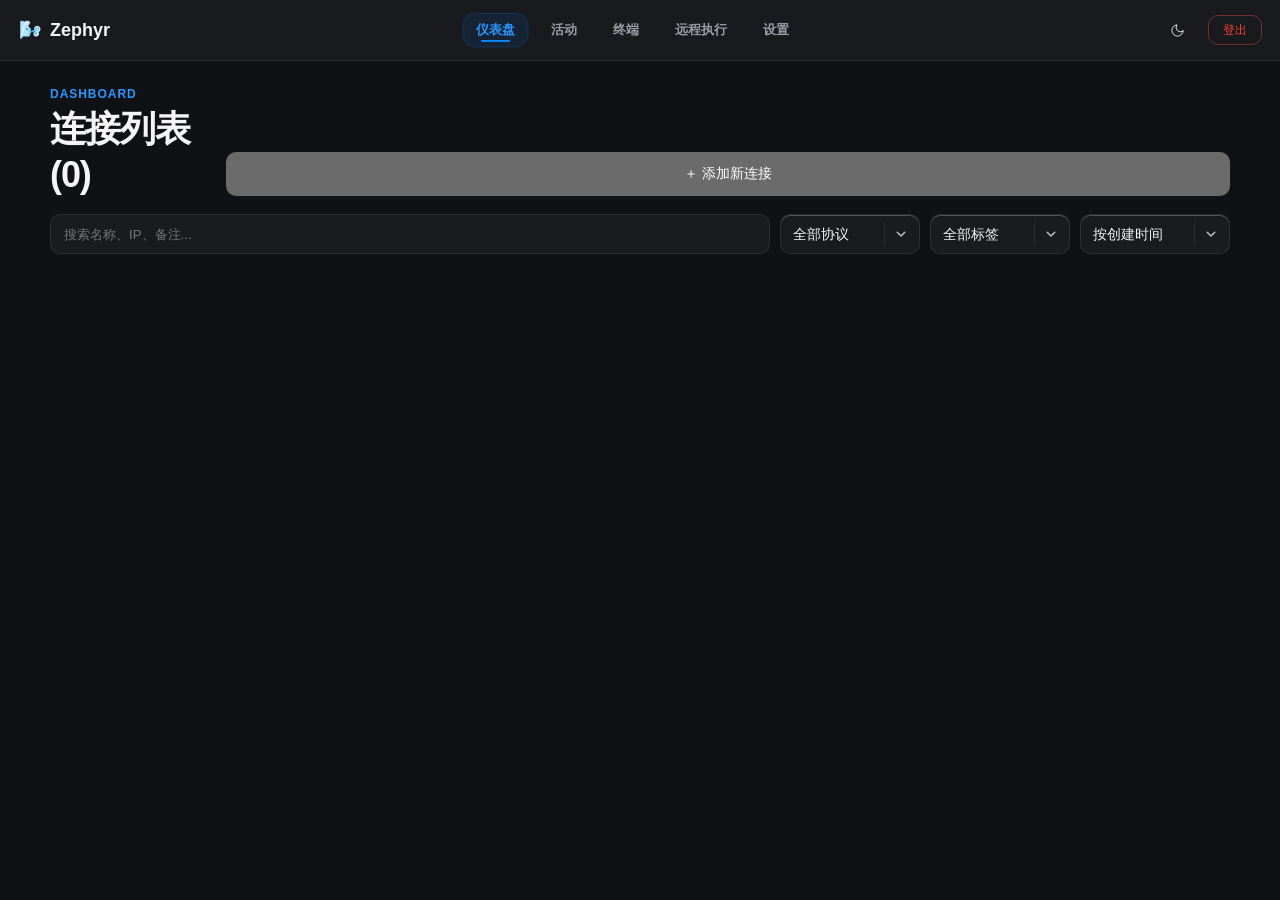
==== commit 2051b389: "feat(ui): step 1 de-AI pass — SVG icons, trimmed copy, accent discipline A. Emoji chrome icons repla" ====
--- a/public/app.html
+++ b/public/app.html
@@ -27,7 +27,7 @@
             <div class="nav-actions">
                 <button class="btn-sm ai-floating-btn force-hidden" id="aiFloatingBtn" title="打开 AI 助理" data-i18n-title="打开 AI 助理">AI</button>
                 <!-- Locale selection lives in Settings → Language. -->
-                <button class="btn-sm" id="appThemeToggle" title="切换深浅色" data-i18n-title="切换深浅色">🌓</button>
+                <button class="btn-sm theme-toggle" id="appThemeToggle" title="切换深浅色" data-i18n-title="切换深浅色"><svg class="i-sun" viewBox="0 0 24 24" fill="none" stroke="currentColor" stroke-width="1.5" stroke-linecap="round" stroke-linejoin="round" aria-hidden="true"><circle cx="12" cy="12" r="5"/><line x1="12" y1="1" x2="12" y2="3"/><line x1="12" y1="21" x2="12" y2="23"/><line x1="4.22" y1="4.22" x2="5.64" y2="5.64"/><line x1="18.36" y1="18.36" x2="19.78" y2="19.78"/><line x1="1" y1="12" x2="3" y2="12"/><line x1="21" y1="12" x2="23" y2="12"/><line x1="4.22" y1="19.78" x2="5.64" y2="18.36"/><line x1="18.36" y1="5.64" x2="19.78" y2="4.22"/></svg><svg class="i-moon" viewBox="0 0 24 24" fill="none" stroke="currentColor" stroke-width="1.5" stroke-linecap="round" stroke-linejoin="round" aria-hidden="true"><path d="M21 12.79A9 9 0 1 1 11.21 3 7 7 0 0 0 21 12.79z"/></svg></button>
                 <button class="btn-sm danger" id="logoutBtn" data-i18n="登出">登出</button>
             </div>
         </header>
@@ -407,7 +407,7 @@
                                          <h2 data-i18n="IP 白名单与防爆破">IP 白名单与防爆破</h2>
                                          <form id="securityPolicyForm" class="settings-form">
                                              <label class="settings-switch-option" for="ipWhitelistEnabled">
-                                                 <span class="settings-switch-copy"><strong data-i18n="启用 IP 白名单">启用 IP 白名单</strong><small data-i18n="仅名单内 IP 可登录本站">仅名单内 IP 可登录本站</small></span>
+                                                 <span class="settings-switch-copy"><strong data-i18n="启用 IP 白名单">启用 IP 白名单</strong></span>
                                                  <span class="connection-share-switch"><input type="checkbox" id="ipWhitelistEnabled"><span aria-hidden="true"></span></span>
                                              </label>
                                              <div class="switch-dependent" data-needs="ip-whitelist">
@@ -420,7 +420,7 @@
                                                  <p class="field-hint" id="ipWhitelistHint" data-i18n="每行一个 IP 或 CIDR，例如 192.168.1.0/24">每行一个 IP 或 CIDR，例如 192.168.1.0/24</p>
                                              </div>
                                              <label class="settings-switch-option" for="bruteForceEnabled">
-                                                 <span class="settings-switch-copy"><strong data-i18n="启用防爆破封禁">启用防爆破封禁</strong><small data-i18n="连续失败自动封禁来源 IP">连续失败自动封禁来源 IP</small></span>
+                                                 <span class="settings-switch-copy"><strong data-i18n="启用防爆破封禁">启用防爆破封禁</strong></span>
                                                  <span class="connection-share-switch"><input type="checkbox" id="bruteForceEnabled"><span aria-hidden="true"></span></span>
                                              </label>
                                              <div class="switch-dependent" data-needs="brute-force">
@@ -437,7 +437,7 @@
                                          <h2>CAPTCHA</h2>
                                          <form id="captchaForm" class="settings-form">
                                              <label class="settings-switch-option" for="captchaEnabled">
-                                                 <span class="settings-switch-copy"><strong data-i18n="启用 CAPTCHA">启用 CAPTCHA</strong><small data-i18n="登录时要求人机验证">登录时要求人机验证</small></span>
+                                                 <span class="settings-switch-copy"><strong data-i18n="启用 CAPTCHA">启用 CAPTCHA</strong></span>
                                                  <span class="connection-share-switch"><input type="checkbox" id="captchaEnabled"><span aria-hidden="true"></span></span>
                                              </label>
                                              <div class="switch-dependent" data-needs="captcha">
@@ -445,7 +445,7 @@
                                                  <select id="captchaProvider"><option value="turnstile">Cloudflare Turnstile</option><option value="hcaptcha">hCaptcha</option><option value="google">Google reCAPTCHA v2</option><option value="tencent" data-i18n="腾讯云验证码">腾讯云验证码</option><option value="aliyun" data-i18n="阿里云验证码 2.0">阿里云验证码 2.0</option></select>
                                                  <div class="security-input-stack">
                                                      <div class="form-group"><label for="captchaSiteKey" data-i18n="Site Key / AppId / CaptchaId">Site Key / AppId / CaptchaId</label><input id="captchaSiteKey" placeholder=" "></div>
-                                                     <div class="form-group password-field"><label for="captchaSecretKey" data-i18n="Secret Key / AppSecretKey">Secret Key / AppSecretKey</label><input id="captchaSecretKey" type="password" placeholder=" "><button type="button" id="toggleCaptchaSecret" title="显示/隐藏 CAPTCHA 密钥" data-i18n-title="显示/隐藏 CAPTCHA 密钥">👁️</button></div>
+                                                     <div class="form-group password-field"><label for="captchaSecretKey" data-i18n="Secret Key / AppSecretKey">Secret Key / AppSecretKey</label><input id="captchaSecretKey" type="password" placeholder=" "><button type="button" id="toggleCaptchaSecret" class="pw-toggle" title="显示/隐藏 CAPTCHA 密钥" data-i18n-title="显示/隐藏 CAPTCHA 密钥"><svg class="i-eye" viewBox="0 0 24 24" fill="none" stroke="currentColor" stroke-width="1.5" stroke-linecap="round" stroke-linejoin="round" aria-hidden="true"><path d="M1 12s4-8 11-8 11 8 11 8-4 8-11 8-11-8-11-8z"/><circle cx="12" cy="12" r="3"/></svg><svg class="i-eye-off" viewBox="0 0 24 24" fill="none" stroke="currentColor" stroke-width="1.5" stroke-linecap="round" stroke-linejoin="round" aria-hidden="true"><path d="M17.94 17.94A10.07 10.07 0 0 1 12 20c-7 0-11-8-11-8a18.45 18.45 0 0 1 5.06-5.94M9.9 4.24A9.12 9.12 0 0 1 12 4c7 0 11 8 11 8a18.5 18.5 0 0 1-2.16 3.19m-6.72-1.07a3 3 0 1 1-4.24-4.24"/><line x1="1" y1="1" x2="23" y2="23"/></svg></button></div>
                                                  </div>
                                                  <button type="button" class="link-btn" id="revealCaptchaSecret" data-i18n="查看已保存 CAPTCHA 密钥">查看已保存 CAPTCHA 密钥</button>
                                                  <p class="field-hint" data-i18n="默认隐藏已保存 CAPTCHA 密钥；留空或保持星号不会覆盖已保存密钥。查看时如已开启 TOTP 需输入动态验证码，否则输入当前登录密码。">默认隐藏已保存 CAPTCHA 密钥；留空或保持星号不会覆盖已保存密钥。查看时如已开启 TOTP 需输入动态验证码，否则输入当前登录密码。</p>
@@ -457,142 +457,165 @@
                              </div>
                         </div>
                         <div class="settings-panel" id="settings-appearance">
-                            <h2 data-i18n="个性化设置">个性化设置</h2>
-                            <form id="appearanceForm" class="settings-form">
-                                <label class="settings-switch-option" for="sessionPersistenceEnabled">
-                                    <span class="settings-switch-copy"><strong data-i18n="会话持久化">会话持久化</strong><small data-i18n="关闭页面后再次打开时，恢复之前的页面和会话。">关闭页面后再次打开时，恢复之前的页面和会话。</small></span>
-                                    <span class="connection-share-switch"><input type="checkbox" id="sessionPersistenceEnabled" checked><span aria-hidden="true"></span></span>
-                                </label>
-                                <label data-i18n="左上角标题">左上角标题</label>
-                                <input id="brandNameInput" maxlength="40" placeholder="Zephyr">
-                                <label data-i18n="左上角图标">左上角图标</label>
-                                <div class="brand-upload-row">
-                                    <div class="brand-icon-preview" id="brandIconPreview" aria-label="当前图标" data-i18n-aria-label="当前图标">🌬️</div>
-                                    <input id="brandIconFile" type="file" accept="image/png,image/jpeg,image/gif,image/webp,image/svg+xml">
-                                </div>
-                                <p class="field-hint" data-i18n="图标支持上传常见图片格式，建议使用正方形 PNG/SVG；保存后会同步到页面标题、favicon 与登录页。">图标支持上传常见图片格式，建议使用正方形 PNG/SVG；保存后会同步到页面标题、favicon 与登录页。</p>
-                                <label data-i18n="配色方案">配色方案</label>
-                                <select id="colorSchemeSelect">
-                                    <option value="frost" data-i18n="凝霜蓝（默认）">凝霜蓝（默认）</option>
-                                    <option value="lava" data-i18n="熔岩流 Lava Flow">熔岩流 Lava Flow</option>
-                                    <option value="asagi" data-i18n="浅葱影 Asagi">浅葱影 Asagi</option>
-                                    <option value="cyber" data-i18n="极夜青 Cyber Teal">极夜青 Cyber Teal</option>
-                                    <option value="custom" data-i18n="自定义 CSS/JS 与配色">自定义 CSS/JS 与配色</option>
-                                </select>
-                                <label data-i18n="深浅模式">深浅模式</label>
-                                <select id="themeModeSelect"><option value="auto" data-i18n="跟随系统">跟随系统</option><option value="dark" data-i18n="深色">深色</option><option value="light" data-i18n="浅色">浅色</option></select>
-                                <label class="check-line"><input type="checkbox" id="autoThemeEnabled"> <span data-i18n="自动跟随系统深色/浅色模式">自动跟随系统深色/浅色模式</span></label>
-                                <p class="field-hint" data-i18n="开启后根据系统外观自动切换；关闭后使用上面的深色或浅色模式。">开启后根据系统外观自动切换；关闭后使用上面的深色或浅色模式。</p>
-                                <div class="custom-theme-panel force-hidden" id="customThemePanel">
-                                    <input id="customThemeMode" type="hidden" value="dark">
-                                    <div class="custom-color-grid">
-                                        <label><span data-i18n="大背景">大背景</span><div class="zephyr-color-picker" data-color-picker><button type="button" class="color-swatch" data-color-swatch style="--picker-color:#101114" aria-label="选择大背景颜色" data-i18n-aria-label="选择大背景颜色"></button><input class="color-hex-input" data-custom-color="bgMain" value="#101114" maxlength="7" spellcheck="false" inputmode="text"></div></label>
-                                        <label><span data-i18n="卡片背景">卡片背景</span><div class="zephyr-color-picker" data-color-picker><button type="button" class="color-swatch" data-color-swatch style="--picker-color:#1b1c20" aria-label="选择卡片背景颜色" data-i18n-aria-label="选择卡片背景颜色"></button><input class="color-hex-input" data-custom-color="bgCard" value="#1b1c20" maxlength="7" spellcheck="false" inputmode="text"></div></label>
-                                        <label><span data-i18n="主按钮">主按钮</span><div class="zephyr-color-picker" data-color-picker><button type="button" class="color-swatch" data-color-swatch style="--picker-color:#0a84ff" aria-label="选择主按钮颜色" data-i18n-aria-label="选择主按钮颜色"></button><input class="color-hex-input" data-custom-color="primary" value="#0a84ff" maxlength="7" spellcheck="false" inputmode="text"></div></label>
-                                        <label><span data-i18n="按钮 Hover">按钮 Hover</span><div class="zephyr-color-picker" data-color-picker><button type="button" class="color-swatch" data-color-swatch style="--picker-color:#2997ff" aria-label="选择按钮 Hover颜色" data-i18n-aria-label="选择按钮 Hover颜色"></button><input class="color-hex-input" data-custom-color="primaryHover" value="#2997ff" maxlength="7" spellcheck="false" inputmode="text"></div></label>
-                                        <label><span data-i18n="文字">文字</span><div class="zephyr-color-picker" data-color-picker><button type="button" class="color-swatch" data-color-swatch style="--picker-color:#f4f4f6" aria-label="选择文字颜色" data-i18n-aria-label="选择文字颜色"></button><input class="color-hex-input" data-custom-color="text" value="#f4f4f6" maxlength="7" spellcheck="false" inputmode="text"></div></label>
-                                        <label><span data-i18n="次级文字">次级文字</span><div class="zephyr-color-picker" data-color-picker><button type="button" class="color-swatch" data-color-swatch style="--picker-color:#9a9ca3" aria-label="选择次级文字颜色" data-i18n-aria-label="选择次级文字颜色"></button><input class="color-hex-input" data-custom-color="textSecondary" value="#9a9ca3" maxlength="7" spellcheck="false" inputmode="text"></div></label>
-                                        <label><span data-i18n="边框">边框</span><div class="zephyr-color-picker" data-color-picker><button type="button" class="color-swatch" data-color-swatch style="--picker-color:#303237" aria-label="选择边框颜色" data-i18n-aria-label="选择边框颜色"></button><input class="color-hex-input" data-custom-color="border" value="#303237" maxlength="7" spellcheck="false" inputmode="text"></div></label>
-                                        <label><span data-i18n="危险色">危险色</span><div class="zephyr-color-picker" data-color-picker><button type="button" class="color-swatch" data-color-swatch style="--picker-color:#ff453a" aria-label="选择危险色颜色" data-i18n-aria-label="选择危险色颜色"></button><input class="color-hex-input" data-custom-color="danger" value="#ff453a" maxlength="7" spellcheck="false" inputmode="text"></div></label>
-                                        <label><span data-i18n="成功色">成功色</span><div class="zephyr-color-picker" data-color-picker><button type="button" class="color-swatch" data-color-swatch style="--picker-color:#32d74b" aria-label="选择成功色颜色" data-i18n-aria-label="选择成功色颜色"></button><input class="color-hex-input" data-custom-color="success" value="#32d74b" maxlength="7" spellcheck="false" inputmode="text"></div></label>
-                                        <label><span data-i18n="警告色">警告色</span><div class="zephyr-color-picker" data-color-picker><button type="button" class="color-swatch" data-color-swatch style="--picker-color:#ffd60a" aria-label="选择警告色颜色" data-i18n-aria-label="选择警告色颜色"></button><input class="color-hex-input" data-custom-color="warning" value="#ffd60a" maxlength="7" spellcheck="false" inputmode="text"></div></label>
-                                    </div>
-                                    <label data-i18n="自定义 CSS">自定义 CSS</label>
-                                    <textarea id="customCssInput" rows="6" spellcheck="false" placeholder=":root { --accent: #0a84ff; }\n.connection-card { border-radius: 22px; }"></textarea>
-                                    <label data-i18n="自定义 JS">自定义 JS</label>
-                                    <textarea id="customJsInput" rows="5" spellcheck="false" placeholder="// 保存后在前端页面执行；请只填写可信代码" data-i18n-placeholder="// 保存后在前端页面执行；请只填写可信代码"></textarea>
-                                    <p class="field-hint" data-i18n="自定义 CSS/JS 只在选择“自定义”配色时生效；JS 会在登录页、后台和远程窗口前端执行，请只保存你信任的代码。">自定义 CSS/JS 只在选择“自定义”配色时生效；JS 会在登录页、后台和远程窗口前端执行，请只保存你信任的代码。</p>
-                                </div>
-                                <h3 data-i18n="SSH 终端自定义">SSH 终端自定义</h3>
-                                <label data-i18n="终端背景来源">终端背景来源</label>
-                                <select id="terminalBgSource"><option value="none" data-i18n="不使用自定义背景">不使用自定义背景</option><option value="upload" data-i18n="上传图片">上传图片</option><option value="url" data-i18n="图片 URL">图片 URL</option></select>
-                                <input id="terminalBgFile" type="file" accept="image/png,image/jpeg,image/gif,image/webp,image/avif,image/svg+xml">
-                                <input id="terminalBgDataUrl" type="hidden">
-                                <input id="terminalBgUrl" type="url" placeholder="https://example.com/background.jpg">
-                                <div class="terminal-bg-preview" id="terminalBgPreview" data-i18n="未设置背景">未设置背景</div>
-                                <div class="form-row">
-                                    <div class="form-group"><label data-i18n="背景适配">背景适配</label><select id="terminalBgFit"><option value="cover" data-i18n="覆盖">覆盖</option><option value="contain" data-i18n="完整显示">完整显示</option><option value="auto" data-i18n="原始尺寸">原始尺寸</option></select></div>
-                                    <div class="form-group"><label><span data-i18n="背景强度">背景强度</span> <span id="terminalBgOpacityValue">35%</span></label><input id="terminalBgOpacity" class="edge-range terminal-bg-opacity-range" type="range" min="0" max="1" step="any" value="0.35"></div>
-                                    <div class="form-group"><label><span data-i18n="模糊强度">模糊强度</span> <span id="terminalBgBlurValue">0px</span></label><input id="terminalBgBlur" class="edge-range terminal-bg-opacity-range" type="range" min="0" max="20" step="any" value="0"></div>
-                                </div>
-                                <label class="check-line"><input type="checkbox" id="terminalFontColorEnabled"> <span data-i18n="启用自定义 SSH 终端字体颜色">启用自定义 SSH 终端字体颜色</span></label>
-                                <div class="form-row terminal-font-color-row">
-                                    <div class="form-group">
-                                        <label data-i18n="深色终端字体颜色">深色终端字体颜色</label>
-                                        <div class="zephyr-color-picker terminal-font-color-picker" data-color-picker><button type="button" class="color-swatch" data-color-swatch style="--picker-color:#f4f4f6" aria-label="选择深色终端字体颜色" data-i18n-aria-label="选择深色终端字体颜色"></button><input id="terminalFontColor" class="color-hex-input" value="#f4f4f6" maxlength="7" spellcheck="false" inputmode="text" placeholder="#f4f4f6"></div>
-                                    </div>
-                                    <div class="form-group">
-                                        <label data-i18n="浅色终端字体颜色">浅色终端字体颜色</label>
-                                        <div class="zephyr-color-picker terminal-font-color-picker" data-color-picker><button type="button" class="color-swatch" data-color-swatch style="--picker-color:#1d1d1f" aria-label="选择浅色终端字体颜色" data-i18n-aria-label="选择浅色终端字体颜色"></button><input id="terminalFontColorLight" class="color-hex-input" value="" maxlength="7" spellcheck="false" inputmode="text" placeholder="留空自动取反色" data-i18n-placeholder="留空自动取反色"></div>
-                                        <p class="field-hint" data-i18n="留空时会自动使用深色终端字体的反色，例如白色 → 黑色。">留空时会自动使用深色终端字体的反色，例如白色 → 黑色。</p>
-                                    </div>
-                                </div>
-                                <label class="check-line"><input type="checkbox" id="terminalSolidBgEnabled"> <span data-i18n="启用自定义终端背景色（所有配色模式生效）">启用自定义终端背景色（所有配色模式生效）</span></label>
-                                <div class="form-row terminal-solid-bg-row">
-                                    <div class="form-group">
-                                        <label data-i18n="深色终端背景色">深色终端背景色</label>
-                                        <div class="zephyr-color-picker" data-color-picker><button type="button" class="color-swatch" data-color-swatch style="--picker-color:#0a0a0a" aria-label="选择深色终端背景色" data-i18n-aria-label="选择深色终端背景色"></button><input id="terminalSolidBgDark" class="color-hex-input" value="#0a0a0a" maxlength="7" spellcheck="false" inputmode="text" placeholder="#0a0a0a"></div>
-                                    </div>
-                                    <div class="form-group">
-                                        <label data-i18n="浅色终端背景色">浅色终端背景色</label>
-                                        <div class="zephyr-color-picker" data-color-picker><button type="button" class="color-swatch" data-color-swatch style="--picker-color:#f5f5f7" aria-label="选择浅色终端背景色" data-i18n-aria-label="选择浅色终端背景色"></button><input id="terminalSolidBgLight" class="color-hex-input" value="" maxlength="7" spellcheck="false" inputmode="text" placeholder="留空自动取反色" data-i18n-placeholder="留空自动取反色"></div>
-                                    </div>
-                                </div>
-                                <label class="check-line"><input type="checkbox" id="terminalSelectionEnabled"> <span data-i18n="启用自定义选中色（选中背景 + 选中文字，所有配色模式生效）">启用自定义选中色（选中背景 + 选中文字，所有配色模式生效）</span></label>
-                                <div class="form-row terminal-selection-row">
-                                    <div class="form-group">
-                                        <label data-i18n="深色 · 选中背景">深色 · 选中背景</label>
-                                        <div class="zephyr-color-picker" data-color-picker><button type="button" class="color-swatch" data-color-swatch style="--picker-color:#0a84ff" aria-label="选择深色选中背景" data-i18n-aria-label="选择深色选中背景"></button><input id="terminalSelectionBgDark" class="color-hex-input" value="#0a84ff" maxlength="7" spellcheck="false" inputmode="text" placeholder="#0a84ff"></div>
-                                    </div>
-                                    <div class="form-group">
-                                        <label data-i18n="深色 · 选中文字">深色 · 选中文字</label>
-                                        <div class="zephyr-color-picker" data-color-picker><button type="button" class="color-swatch" data-color-swatch style="--picker-color:#ffffff" aria-label="选择深色选中文字色" data-i18n-aria-label="选择深色选中文字色"></button><input id="terminalSelectionFgDark" class="color-hex-input" value="#ffffff" maxlength="7" spellcheck="false" inputmode="text" placeholder="#ffffff"></div>
-                                    </div>
-                                </div>
-                                <div class="form-row terminal-selection-row">
-                                    <div class="form-group">
-                                        <label data-i18n="浅色 · 选中背景">浅色 · 选中背景</label>
-                                        <div class="zephyr-color-picker" data-color-picker><button type="button" class="color-swatch" data-color-swatch style="--picker-color:#007aff" aria-label="选择浅色选中背景" data-i18n-aria-label="选择浅色选中背景"></button><input id="terminalSelectionBgLight" class="color-hex-input" value="" maxlength="7" spellcheck="false" inputmode="text" placeholder="留空沿用深色" data-i18n-placeholder="留空沿用深色"></div>
-                                    </div>
-                                    <div class="form-group">
-                                        <label data-i18n="浅色 · 选中文字">浅色 · 选中文字</label>
-                                        <div class="zephyr-color-picker" data-color-picker><button type="button" class="color-swatch" data-color-swatch style="--picker-color:#ffffff" aria-label="选择浅色选中文字色" data-i18n-aria-label="选择浅色选中文字色"></button><input id="terminalSelectionFgLight" class="color-hex-input" value="" maxlength="7" spellcheck="false" inputmode="text" placeholder="留空沿用深色" data-i18n-placeholder="留空沿用深色"></div>
-                                    </div>
-                                </div>
-                                <p class="field-hint" data-i18n="上传图片最高 12MB；URL 适合使用 CDN/对象存储图片。背景色/选中色与配色方案（凝霜/熔岩/自定义等）独立，在任意模式下均可覆盖终端默认。">上传图片最高 12MB；URL 适合使用 CDN/对象存储图片。背景色/选中色与配色方案（凝霜/熔岩/自定义等）独立，在任意模式下均可覆盖终端默认。</p>
-                                <div class="form-row">
-                                </div>
-                                <div class="form-actions">
-                                    <button class="btn btn-primary" type="submit" data-i18n="保存外观">保存外观</button>
-                                    <button class="btn" type="button" id="settingsThemeToggle" data-i18n="切换深色/浅色模式">切换深色/浅色模式</button>
-                                    <button class="btn danger" type="button" id="resetAppearanceBtn" data-i18n="重置名称和图标">重置名称和图标</button>
-                                </div>
+                            <form id="appearanceForm" class="settings-form appearance-cards-form">
+                                <section class="security-card">
+                                    <h2 data-i18n="品牌与主题">品牌与主题</h2>
+                                    <label class="settings-switch-option" for="sessionPersistenceEnabled">
+                                        <span class="settings-switch-copy"><strong data-i18n="会话持久化">会话持久化</strong><small data-i18n="关闭页面后再次打开时，恢复之前的页面和会话。">关闭页面后再次打开时，恢复之前的页面和会话。</small></span>
+                                        <span class="connection-share-switch"><input type="checkbox" id="sessionPersistenceEnabled" checked><span aria-hidden="true"></span></span>
+                                    </label>
+                                    <div class="security-input-stack">
+                                        <div class="form-group"><label for="brandNameInput" data-i18n="左上角标题">左上角标题</label><input id="brandNameInput" maxlength="40" placeholder=" "></div>
+                                    </div>
+                                    <label data-i18n="左上角图标">左上角图标</label>
+                                    <div class="brand-upload-row">
+                                        <div class="brand-icon-preview" id="brandIconPreview" aria-label="当前图标" data-i18n-aria-label="当前图标">🌬️</div>
+                                        <input id="brandIconFile" type="file" accept="image/png,image/jpeg,image/gif,image/webp,image/svg+xml">
+                                    </div>
+                                    <p class="field-hint" data-i18n="图标支持上传常见图片格式，建议使用正方形 PNG/SVG；保存后会同步到页面标题、favicon 与登录页。">图标支持上传常见图片格式，建议使用正方形 PNG/SVG；保存后会同步到页面标题、favicon 与登录页。</p>
+                                    <label for="colorSchemeSelect" data-i18n="配色方案">配色方案</label>
+                                    <select id="colorSchemeSelect">
+                                        <option value="frost" data-i18n="凝霜蓝（默认）">凝霜蓝（默认）</option>
+                                        <option value="lava" data-i18n="熔岩流 Lava Flow">熔岩流 Lava Flow</option>
+                                        <option value="asagi" data-i18n="浅葱影 Asagi">浅葱影 Asagi</option>
+                                        <option value="cyber" data-i18n="极夜青 Cyber Teal">极夜青 Cyber Teal</option>
+                                        <option value="custom" data-i18n="自定义 CSS/JS 与配色">自定义 CSS/JS 与配色</option>
+                                    </select>
+                                    <label for="themeModeSelect" data-i18n="深浅模式">深浅模式</label>
+                                    <div class="theme-mode-dependent"><select id="themeModeSelect"><option value="auto" data-i18n="跟随系统">跟随系统</option><option value="dark" data-i18n="深色">深色</option><option value="light" data-i18n="浅色">浅色</option></select></div>
+                                    <label class="settings-switch-option" for="autoThemeEnabled">
+                                        <span class="settings-switch-copy"><strong data-i18n="自动跟随系统深色/浅色模式">自动跟随系统深色/浅色模式</strong><small data-i18n="开启后根据系统外观自动切换；关闭后使用上面的深色或浅色模式。">开启后根据系统外观自动切换；关闭后使用上面的深色或浅色模式。</small></span>
+                                        <span class="connection-share-switch"><input type="checkbox" id="autoThemeEnabled"><span aria-hidden="true"></span></span>
+                                    </label>
+                                    <div class="custom-theme-panel force-hidden" id="customThemePanel">
+                                        <input id="customThemeMode" type="hidden" value="dark">
+                                        <div class="custom-color-grid">
+                                            <label><span data-i18n="大背景">大背景</span><div class="zephyr-color-picker" data-color-picker><button type="button" class="color-swatch" data-color-swatch style="--picker-color:#101114" aria-label="选择大背景颜色" data-i18n-aria-label="选择大背景颜色"></button><input class="color-hex-input" data-custom-color="bgMain" value="#101114" maxlength="7" spellcheck="false" inputmode="text"></div></label>
+                                            <label><span data-i18n="卡片背景">卡片背景</span><div class="zephyr-color-picker" data-color-picker><button type="button" class="color-swatch" data-color-swatch style="--picker-color:#1b1c20" aria-label="选择卡片背景颜色" data-i18n-aria-label="选择卡片背景颜色"></button><input class="color-hex-input" data-custom-color="bgCard" value="#1b1c20" maxlength="7" spellcheck="false" inputmode="text"></div></label>
+                                            <label><span data-i18n="主按钮">主按钮</span><div class="zephyr-color-picker" data-color-picker><button type="button" class="color-swatch" data-color-swatch style="--picker-color:#0a84ff" aria-label="选择主按钮颜色" data-i18n-aria-label="选择主按钮颜色"></button><input class="color-hex-input" data-custom-color="primary" value="#0a84ff" maxlength="7" spellcheck="false" inputmode="text"></div></label>
+                                            <label><span data-i18n="按钮 Hover">按钮 Hover</span><div class="zephyr-color-picker" data-color-picker><button type="button" class="color-swatch" data-color-swatch style="--picker-color:#2997ff" aria-label="选择按钮 Hover颜色" data-i18n-aria-label="选择按钮 Hover颜色"></button><input class="color-hex-input" data-custom-color="primaryHover" value="#2997ff" maxlength="7" spellcheck="false" inputmode="text"></div></label>
+                                            <label><span data-i18n="文字">文字</span><div class="zephyr-color-picker" data-color-picker><button type="button" class="color-swatch" data-color-swatch style="--picker-color:#f4f4f6" aria-label="选择文字颜色" data-i18n-aria-label="选择文字颜色"></button><input class="color-hex-input" data-custom-color="text" value="#f4f4f6" maxlength="7" spellcheck="false" inputmode="text"></div></label>
+                                            <label><span data-i18n="次级文字">次级文字</span><div class="zephyr-color-picker" data-color-picker><button type="button" class="color-swatch" data-color-swatch style="--picker-color:#9a9ca3" aria-label="选择次级文字颜色" data-i18n-aria-label="选择次级文字颜色"></button><input class="color-hex-input" data-custom-color="textSecondary" value="#9a9ca3" maxlength="7" spellcheck="false" inputmode="text"></div></label>
+                                            <label><span data-i18n="边框">边框</span><div class="zephyr-color-picker" data-color-picker><button type="button" class="color-swatch" data-color-swatch style="--picker-color:#303237" aria-label="选择边框颜色" data-i18n-aria-label="选择边框颜色"></button><input class="color-hex-input" data-custom-color="border" value="#303237" maxlength="7" spellcheck="false" inputmode="text"></div></label>
+                                            <label><span data-i18n="危险色">危险色</span><div class="zephyr-color-picker" data-color-picker><button type="button" class="color-swatch" data-color-swatch style="--picker-color:#ff453a" aria-label="选择危险色颜色" data-i18n-aria-label="选择危险色颜色"></button><input class="color-hex-input" data-custom-color="danger" value="#ff453a" maxlength="7" spellcheck="false" inputmode="text"></div></label>
+                                            <label><span data-i18n="成功色">成功色</span><div class="zephyr-color-picker" data-color-picker><button type="button" class="color-swatch" data-color-swatch style="--picker-color:#32d74b" aria-label="选择成功色颜色" data-i18n-aria-label="选择成功色颜色"></button><input class="color-hex-input" data-custom-color="success" value="#32d74b" maxlength="7" spellcheck="false" inputmode="text"></div></label>
+                                            <label><span data-i18n="警告色">警告色</span><div class="zephyr-color-picker" data-color-picker><button type="button" class="color-swatch" data-color-swatch style="--picker-color:#ffd60a" aria-label="选择警告色颜色" data-i18n-aria-label="选择警告色颜色"></button><input class="color-hex-input" data-custom-color="warning" value="#ffd60a" maxlength="7" spellcheck="false" inputmode="text"></div></label>
+                                        </div>
+                                        <label data-i18n="自定义 CSS">自定义 CSS</label>
+                                        <textarea id="customCssInput" rows="6" spellcheck="false" placeholder=":root { --accent: #0a84ff; }\n.connection-card { border-radius: 22px; }"></textarea>
+                                        <label data-i18n="自定义 JS">自定义 JS</label>
+                                        <textarea id="customJsInput" rows="5" spellcheck="false" placeholder="// 保存后在前端页面执行；请只填写可信代码" data-i18n-placeholder="// 保存后在前端页面执行；请只填写可信代码"></textarea>
+                                        <p class="field-hint" data-i18n="自定义 CSS/JS 只在选择“自定义”配色时生效；JS 会在登录页、后台和远程窗口前端执行，请只保存你信任的代码。">自定义 CSS/JS 只在选择“自定义”配色时生效；JS 会在登录页、后台和远程窗口前端执行，请只保存你信任的代码。</p>
+                                    </div>
+                                    <div class="form-actions">
+                                        <button class="btn btn-primary" type="submit" data-i18n="保存外观">保存外观</button>
+                                        <button class="btn danger" type="button" id="resetAppearanceBtn" data-i18n="重置名称和图标">重置名称和图标</button>
+                                    </div>
+                                </section>
+                                <section class="security-card">
+                                    <h2 data-i18n="SSH 终端自定义">SSH 终端自定义</h2>
+                                    <label for="terminalBgSource" data-i18n="终端背景来源">终端背景来源</label>
+                                    <select id="terminalBgSource"><option value="none" data-i18n="不使用自定义背景">不使用自定义背景</option><option value="upload" data-i18n="上传图片">上传图片</option><option value="url" data-i18n="图片 URL">图片 URL</option></select>
+                                    <input id="terminalBgFile" type="file" accept="image/png,image/jpeg,image/gif,image/webp,image/avif,image/svg+xml">
+                                    <input id="terminalBgDataUrl" type="hidden">
+                                    <input id="terminalBgUrl" type="url" placeholder="https://example.com/background.jpg">
+                                    <div class="terminal-bg-preview" id="terminalBgPreview" data-i18n="未设置背景">未设置背景</div>
+                                    <div class="form-row">
+                                        <div class="form-group"><label data-i18n="背景适配">背景适配</label><select id="terminalBgFit"><option value="cover" data-i18n="覆盖">覆盖</option><option value="contain" data-i18n="完整显示">完整显示</option><option value="auto" data-i18n="原始尺寸">原始尺寸</option></select></div>
+                                        <div class="form-group"><label><span data-i18n="背景强度">背景强度</span> <span id="terminalBgOpacityValue">35%</span></label><input id="terminalBgOpacity" class="edge-range terminal-bg-opacity-range" type="range" min="0" max="1" step="any" value="0.35"></div>
+                                        <div class="form-group"><label><span data-i18n="模糊强度">模糊强度</span> <span id="terminalBgBlurValue">0px</span></label><input id="terminalBgBlur" class="edge-range terminal-bg-opacity-range" type="range" min="0" max="20" step="any" value="0"></div>
+                                    </div>
+                                    <label class="settings-switch-option" for="terminalFontColorEnabled">
+                                        <span class="settings-switch-copy"><strong data-i18n="启用自定义 SSH 终端字体颜色">启用自定义 SSH 终端字体颜色</strong></span>
+                                        <span class="connection-share-switch"><input type="checkbox" id="terminalFontColorEnabled"><span aria-hidden="true"></span></span>
+                                    </label>
+                                    <div class="switch-dependent" data-master="terminalFontColorEnabled">
+                                        <div class="form-row terminal-font-color-row">
+                                            <div class="form-group">
+                                                <label data-i18n="深色终端字体颜色">深色终端字体颜色</label>
+                                                <div class="zephyr-color-picker terminal-font-color-picker" data-color-picker><button type="button" class="color-swatch" data-color-swatch style="--picker-color:#f4f4f6" aria-label="选择深色终端字体颜色" data-i18n-aria-label="选择深色终端字体颜色"></button><input id="terminalFontColor" class="color-hex-input" value="#f4f4f6" maxlength="7" spellcheck="false" inputmode="text" placeholder="#f4f4f6"></div>
+                                            </div>
+                                            <div class="form-group">
+                                                <label data-i18n="浅色终端字体颜色">浅色终端字体颜色</label>
+                                                <div class="zephyr-color-picker terminal-font-color-picker" data-color-picker><button type="button" class="color-swatch" data-color-swatch style="--picker-color:#1d1d1f" aria-label="选择浅色终端字体颜色" data-i18n-aria-label="选择浅色终端字体颜色"></button><input id="terminalFontColorLight" class="color-hex-input" value="" maxlength="7" spellcheck="false" inputmode="text" placeholder="留空自动取反色" data-i18n-placeholder="留空自动取反色"></div>
+                                                <p class="field-hint" data-i18n="留空时会自动使用深色终端字体的反色，例如白色 → 黑色。">留空时会自动使用深色终端字体的反色，例如白色 → 黑色。</p>
+                                            </div>
+                                        </div>
+                                    </div>
+                                    <label class="settings-switch-option" for="terminalSolidBgEnabled">
+                                        <span class="settings-switch-copy"><strong data-i18n="启用自定义终端背景色">启用自定义终端背景色</strong><small data-i18n="所有配色模式生效">所有配色模式生效</small></span>
+                                        <span class="connection-share-switch"><input type="checkbox" id="terminalSolidBgEnabled"><span aria-hidden="true"></span></span>
+                                    </label>
+                                    <div class="switch-dependent" data-master="terminalSolidBgEnabled">
+                                        <div class="form-row terminal-solid-bg-row">
+                                            <div class="form-group">
+                                                <label data-i18n="深色终端背景色">深色终端背景色</label>
+                                                <div class="zephyr-color-picker" data-color-picker><button type="button" class="color-swatch" data-color-swatch style="--picker-color:#0a0a0a" aria-label="选择深色终端背景色" data-i18n-aria-label="选择深色终端背景色"></button><input id="terminalSolidBgDark" class="color-hex-input" value="#0a0a0a" maxlength="7" spellcheck="false" inputmode="text" placeholder="#0a0a0a"></div>
+                                            </div>
+                                            <div class="form-group">
+                                                <label data-i18n="浅色终端背景色">浅色终端背景色</label>
+                                                <div class="zephyr-color-picker" data-color-picker><button type="button" class="color-swatch" data-color-swatch style="--picker-color:#f5f5f7" aria-label="选择浅色终端背景色" data-i18n-aria-label="选择浅色终端背景色"></button><input id="terminalSolidBgLight" class="color-hex-input" value="" maxlength="7" spellcheck="false" inputmode="text" placeholder="留空自动取反色" data-i18n-placeholder="留空自动取反色"></div>
+                                            </div>
+                                        </div>
+                                    </div>
+                                    <label class="settings-switch-option" for="terminalSelectionEnabled">
+                                        <span class="settings-switch-copy"><strong data-i18n="启用自定义选中色">启用自定义选中色</strong><small data-i18n="选中背景 + 选中文字，所有配色模式生效">选中背景 + 选中文字，所有配色模式生效</small></span>
+                                        <span class="connection-share-switch"><input type="checkbox" id="terminalSelectionEnabled"><span aria-hidden="true"></span></span>
+                                    </label>
+                                    <div class="switch-dependent" data-master="terminalSelectionEnabled">
+                                        <div class="form-row terminal-selection-row">
+                                            <div class="form-group">
+                                                <label data-i18n="深色 · 选中背景">深色 · 选中背景</label>
+                                                <div class="zephyr-color-picker" data-color-picker><button type="button" class="color-swatch" data-color-swatch style="--picker-color:#0a84ff" aria-label="选择深色选中背景" data-i18n-aria-label="选择深色选中背景"></button><input id="terminalSelectionBgDark" class="color-hex-input" value="#0a84ff" maxlength="7" spellcheck="false" inputmode="text" placeholder="#0a84ff"></div>
+                                            </div>
+                                            <div class="form-group">
+                                                <label data-i18n="深色 · 选中文字">深色 · 选中文字</label>
+                                                <div class="zephyr-color-picker" data-color-picker><button type="button" class="color-swatch" data-color-swatch style="--picker-color:#ffffff" aria-label="选择深色选中文字色" data-i18n-aria-label="选择深色选中文字色"></button><input id="terminalSelectionFgDark" class="color-hex-input" value="#ffffff" maxlength="7" spellcheck="false" inputmode="text" placeholder="#ffffff"></div>
+                                            </div>
+                                        </div>
+                                        <div class="form-row terminal-selection-row">
+                                            <div class="form-group">
+                                                <label data-i18n="浅色 · 选中背景">浅色 · 选中背景</label>
+                                                <div class="zephyr-color-picker" data-color-picker><button type="button" class="color-swatch" data-color-swatch style="--picker-color:#007aff" aria-label="选择浅色选中背景" data-i18n-aria-label="选择浅色选中背景"></button><input id="terminalSelectionBgLight" class="color-hex-input" value="" maxlength="7" spellcheck="false" inputmode="text" placeholder="留空沿用深色" data-i18n-placeholder="留空沿用深色"></div>
+                                            </div>
+                                            <div class="form-group">
+                                                <label data-i18n="浅色 · 选中文字">浅色 · 选中文字</label>
+                                                <div class="zephyr-color-picker" data-color-picker><button type="button" class="color-swatch" data-color-swatch style="--picker-color:#ffffff" aria-label="选择浅色选中文字色" data-i18n-aria-label="选择浅色选中文字色"></button><input id="terminalSelectionFgLight" class="color-hex-input" value="" maxlength="7" spellcheck="false" inputmode="text" placeholder="留空沿用深色" data-i18n-placeholder="留空沿用深色"></div>
+                                            </div>
+                                        </div>
+                                    </div>
+                                    <p class="field-hint" data-i18n="上传图片最高 12MB；URL 适合使用 CDN/对象存储图片。背景色/选中色与配色方案（凝霜/熔岩/自定义等）独立，在任意模式下均可覆盖终端默认。">上传图片最高 12MB；URL 适合使用 CDN/对象存储图片。背景色/选中色与配色方案（凝霜/熔岩/自定义等）独立，在任意模式下均可覆盖终端默认。</p>
+                                </section>
                             </form>
-                            <h2 data-i18n="终端工作台">终端工作台</h2>
-                            <form id="terminalLayoutForm" class="settings-form">
-                                <label data-i18n="终端页面最多显示窗口数">终端页面最多显示窗口数</label>
-                                <select id="terminalMaxWindows">
-                                    <option value="1" data-i18n="单窗">单窗</option>
-                                    <option value="2" data-i18n="双窗">双窗</option>
-                                    <option value="3" data-i18n="三窗">三窗</option>
-                                </select>
-                                <label data-i18n="最小化窗口保持连接数">最小化窗口保持连接数</label>
-                                <input id="terminalMinimizedKeepAlive" type="number" min="-1" step="1" value="0" placeholder="0">
-                                <p class="field-hint" data-i18n="默认 0：最小化后不保留 SSH 连接；-1：不限制；正数：保留最近使用的 N 个最小化窗口连接。">默认 0：最小化后不保留 SSH 连接；-1：不限制；正数：保留最近使用的 N 个最小化窗口连接。</p>
-                                <label data-i18n="顶部终端栏排序">顶部终端栏排序</label>
-                                <select id="terminalSmartbarOrder">
-                                    <option value="old-first" data-i18n="从最早到最新">从最早到最新</option>
-                                    <option value="new-first" data-i18n="从最新到最早">从最新到最早</option>
-                                </select>
-                                <label data-i18n="文件菜单快捷键提示">文件菜单快捷键提示</label>
-                                <select id="terminalShortcutPlatform">
-                                    <option value="auto" data-i18n="自动识别">自动识别</option>
-                                    <option value="windows">Windows / Linux</option>
-                                    <option value="mac">macOS</option>
-                                </select>
-                                <label class="check-line"><input type="checkbox" id="terminalAllowLigatures"> <span data-i18n="允许终端字体连字（仅同样式 run 内）">允许终端字体连字（仅同样式 run 内）</span></label>
-                                <p class="field-hint" data-i18n="默认关闭，避免破坏等宽网格；开启后 fi/fl/==&gt; 等可连写，但跨颜色/样式片段仍不会连字。">默认关闭，避免破坏等宽网格；开启后 fi/fl/==&gt; 等可连写，但跨颜色/样式片段仍不会连字。</p>
-                                <button class="btn btn-primary" type="submit" data-i18n="保存终端布局">保存终端布局</button>
+                            <form id="terminalLayoutForm" class="settings-form appearance-cards-form">
+                                <section class="security-card">
+                                    <h2 data-i18n="终端工作台">终端工作台</h2>
+                                    <label for="terminalMaxWindows" data-i18n="终端页面最多显示窗口数">终端页面最多显示窗口数</label>
+                                    <select id="terminalMaxWindows">
+                                        <option value="1" data-i18n="单窗">单窗</option>
+                                        <option value="2" data-i18n="双窗">双窗</option>
+                                        <option value="3" data-i18n="三窗">三窗</option>
+                                    </select>
+                                    <label for="terminalMinimizedKeepAlive" data-i18n="最小化窗口保持连接数">最小化窗口保持连接数</label>
+                                    <input id="terminalMinimizedKeepAlive" type="number" min="-1" step="1" value="0" placeholder="0">
+                                    <p class="field-hint" data-i18n="默认 0：最小化后不保留 SSH 连接；-1：不限制；正数：保留最近使用的 N 个最小化窗口连接。">默认 0：最小化后不保留 SSH 连接；-1：不限制；正数：保留最近使用的 N 个最小化窗口连接。</p>
+                                    <label for="terminalSmartbarOrder" data-i18n="顶部终端栏排序">顶部终端栏排序</label>
+                                    <select id="terminalSmartbarOrder">
+                                        <option value="old-first" data-i18n="从最早到最新">从最早到最新</option>
+                                        <option value="new-first" data-i18n="从最新到最早">从最新到最早</option>
+                                    </select>
+                                    <label for="terminalShortcutPlatform" data-i18n="文件菜单快捷键提示">文件菜单快捷键提示</label>
+                                    <select id="terminalShortcutPlatform">
+                                        <option value="auto" data-i18n="自动识别">自动识别</option>
+                                        <option value="windows">Windows / Linux</option>
+                                        <option value="mac">macOS</option>
+                                    </select>
+                                    <label class="settings-switch-option" for="terminalAllowLigatures">
+                                        <span class="settings-switch-copy"><strong data-i18n="允许终端字体连字">允许终端字体连字</strong><small data-i18n="默认关闭，避免破坏等宽网格；开启后 fi/fl/==&gt; 等可连写，但跨颜色/样式片段仍不会连字。">默认关闭，避免破坏等宽网格；开启后 fi/fl/==&gt; 等可连写，但跨颜色/样式片段仍不会连字。</small></span>
+                                        <span class="connection-share-switch"><input type="checkbox" id="terminalAllowLigatures"><span aria-hidden="true"></span></span>
+                                    </label>
+                                    <button class="btn btn-primary" type="submit" data-i18n="保存终端布局">保存终端布局</button>
+                                </section>
                             </form>
                         </div>
                         <div class="settings-panel" id="settings-beian">
@@ -740,7 +763,7 @@
                                 <input type="hidden" id="aiEnvId">
                                 <input id="aiEnvName" placeholder="变量名，例如 OPENAI_ADMIN_TOKEN" data-i18n-placeholder="变量名，例如 OPENAI_ADMIN_TOKEN">
                                 <input id="aiEnvDescription" placeholder="说明，例如：调用内部 API 的 Bearer Token" data-i18n-placeholder="说明，例如：调用内部 API 的 Bearer Token">
-                                <div class="form-group password-field"><input id="aiEnvValue" type="password" placeholder="变量值；留 ****** 表示不修改" data-i18n-placeholder="变量值；留 ****** 表示不修改"><button type="button" id="toggleAiEnvValue" title="显示/隐藏变量值" data-i18n-title="显示/隐藏变量值">👁️</button></div>
+                                <div class="form-group password-field"><input id="aiEnvValue" type="password" placeholder="变量值；留 ****** 表示不修改" data-i18n-placeholder="变量值；留 ****** 表示不修改"><button type="button" id="toggleAiEnvValue" class="pw-toggle" title="显示/隐藏变量值" data-i18n-title="显示/隐藏变量值"><svg class="i-eye" viewBox="0 0 24 24" fill="none" stroke="currentColor" stroke-width="1.5" stroke-linecap="round" stroke-linejoin="round" aria-hidden="true"><path d="M1 12s4-8 11-8 11 8 11 8-4 8-11 8-11-8-11-8z"/><circle cx="12" cy="12" r="3"/></svg><svg class="i-eye-off" viewBox="0 0 24 24" fill="none" stroke="currentColor" stroke-width="1.5" stroke-linecap="round" stroke-linejoin="round" aria-hidden="true"><path d="M17.94 17.94A10.07 10.07 0 0 1 12 20c-7 0-11-8-11-8a18.45 18.45 0 0 1 5.06-5.94M9.9 4.24A9.12 9.12 0 0 1 12 4c7 0 11 8 11 8a18.5 18.5 0 0 1-2.16 3.19m-6.72-1.07a3 3 0 1 1-4.24-4.24"/><line x1="1" y1="1" x2="23" y2="23"/></svg></button></div>
                                 <label class="check-line"><input type="checkbox" id="aiEnvEnabled" checked> <span data-i18n="启用变量">启用变量</span></label><label class="check-line"><input type="checkbox" id="aiEnvVisibleToAi"> <span data-i18n="允许 AI 看到变量名/说明">允许 AI 看到变量名/说明</span></label><label class="check-line"><input type="checkbox" id="aiEnvValueVisibleToAi"> <span data-i18n="允许 AI 直接看到变量值（仅用于非敏感配置）">允许 AI 直接看到变量值（仅用于非敏感配置）</span></label>
                                 <div class="form-actions"><button class="btn btn-primary" type="submit" data-i18n="保存环境变量">保存环境变量</button><button class="btn" type="button" id="aiEnvResetBtn" data-i18n="清空">清空</button></div>
                                 <p class="field-hint" data-i18n="默认完全不向 AI 暴露变量；可单独允许 AI 看到变量名/说明，或仅对非敏感配置允许直接看到值。未直接暴露的值仍需 get_env_var + 敏感确认。">默认完全不向 AI 暴露变量；可单独允许 AI 看到变量名/说明，或仅对非敏感配置允许直接看到值。未直接暴露的值仍需 get_env_var + 敏感确认。</p>
@@ -778,28 +801,33 @@
                             </div>
                         </div>
                         <div class="settings-panel" id="settings-agent">
-                            <h2 data-i18n="Zephyr Client">Zephyr Client</h2>
-                            <p class="muted" data-i18n="统一管理 Zephyr Agent 磁盘映射 Token 与 Zephyr One 客户端数据同步。保留原有 Agent 能力；One 需登录绑定后按用户同步数据。">统一管理 Zephyr Agent 磁盘映射 Token 与 Zephyr One 客户端数据同步。保留原有 Agent 能力；One 需登录绑定后按用户同步数据。</p>
-
-                            <h2 data-i18n="Client Token">Client Token</h2>
-                            <p class="muted" data-i18n="Token 用于 Zephyr Agent / Zephyr One 连接主端。Zephyr One 开启数据同步前，必须先在此新增至少一个 Token。删除、重新生成、重置全部 Token 以及删除 One 客户端均需输入登录密码或两步验证码。">Token 用于 Zephyr Agent / Zephyr One 连接主端。Zephyr One 开启数据同步前，必须先在此新增至少一个 Token。删除、重新生成、重置全部 Token 以及删除 One 客户端均需输入登录密码或两步验证码。</p>
-                            <div class="agent-token-actions"><button class="btn btn-primary" type="button" id="agentCreateTokenBtn" data-i18n="新增 Token">新增 Token</button><button class="btn" type="button" id="agentRefreshTokenBtn" data-i18n="刷新">刷新</button><button class="btn danger" type="button" id="agentResetAllTokenBtn" data-i18n="重置全部 Token">重置全部 Token</button><label class="inline-field"><span data-i18n="长度">长度</span> <input id="agentTokenLengthInput" type="number" min="16" max="256" value="50"></label></div>
-                            <div class="agent-token-list" id="agentTokenList"><p class="empty-state" data-i18n="正在加载...">正在加载...</p></div>
-
-                            <h2 data-i18n="已绑定的 Zephyr One">已绑定的 Zephyr One</h2>
-                            <p class="muted" data-i18n="One 客户端登录 Zephyr 账号并绑定设备后显示在此。删除客户端需密码或两步验证。">One 客户端登录 Zephyr 账号并绑定设备后显示在此。删除客户端需密码或两步验证。</p>
-                            <div class="agent-token-actions"><button class="btn" type="button" id="oneClientRefreshBtn" data-i18n="刷新客户端">刷新客户端</button></div>
-                            <div class="one-client-list" id="oneClientList"><p class="empty-state" data-i18n="尚无绑定的 Zephyr One 客户端">尚无绑定的 Zephyr One 客户端</p></div>
-
-                            <h2 data-i18n="连接信息">连接信息</h2>
-                            <div class="agent-connect-info">
-                                <label data-i18n="主端地址">主端地址</label>
-                                <div class="copy-line"><code id="agentServerUrlText">--</code><button class="tool-btn" type="button" id="agentCopyServerUrlBtn" data-i18n="复制">复制</button></div>
-                                <p class="field-hint"><span data-i18n="Agent / One 里主端地址填写当前 Zephyr 的 HTTPS 地址，例如">Agent / One 里主端地址填写当前 Zephyr 的 HTTPS 地址，例如</span> <code>https://ssh.example.com</code><span data-i18n="；不要手动填写">；不要手动填写</span> <code>wss://</code>。</p>
-                            </div>
-                            <h2 data-i18n="下载客户端">下载客户端</h2>
-                            <p class="muted" id="agentReleaseHint"><span data-i18n="镜像构建时自动解析最新">镜像构建时自动解析最新</span> <code>agent-v*</code> / <code>one-v*</code> Release。</p>
-                            <p id="agentReleaseLine"><a class="muted-link" id="agentReleaseLink" href="https://github.com/Lanlan13-14/zephyr-ssh/releases" target="_blank" rel="noopener noreferrer" data-i18n="查看 Zephyr Client 发布页">查看 Zephyr Client 发布页</a></p>
+                            <section class="security-card">
+                                <h2 data-i18n="Client Token">Client Token</h2>
+                                <p class="muted" data-i18n="Token 用于 Zephyr Agent / Zephyr One 连接主端。Zephyr One 开启数据同步前，必须先在此新增至少一个 Token。删除、重新生成、重置全部 Token 以及删除 One 客户端均需输入登录密码或两步验证码。">Token 用于 Zephyr Agent / Zephyr One 连接主端。Zephyr One 开启数据同步前，必须先在此新增至少一个 Token。删除、重新生成、重置全部 Token 以及删除 One 客户端均需输入登录密码或两步验证码。</p>
+                                <div class="agent-token-actions"><button class="btn btn-primary" type="button" id="agentCreateTokenBtn" data-i18n="新增 Token">新增 Token</button><button class="btn" type="button" id="agentRefreshTokenBtn" data-i18n="刷新">刷新</button><button class="btn danger" type="button" id="agentResetAllTokenBtn" data-i18n="重置全部 Token">重置全部 Token</button><label class="inline-field"><span data-i18n="长度">长度</span> <input id="agentTokenLengthInput" type="number" min="16" max="256" value="50"></label></div>
+                                <div class="agent-token-list" id="agentTokenList"><p class="empty-state" data-i18n="正在加载...">正在加载...</p></div>
+                            </section>
+                            <div class="security-card-row">
+                                <section class="security-card">
+                                    <h2 data-i18n="已绑定的 Zephyr One">已绑定的 Zephyr One</h2>
+                                    <p class="muted" data-i18n="One 客户端登录 Zephyr 账号并绑定设备后显示在此。删除客户端需密码或两步验证。">One 客户端登录 Zephyr 账号并绑定设备后显示在此。删除客户端需密码或两步验证。</p>
+                                    <div class="agent-token-actions"><button class="btn" type="button" id="oneClientRefreshBtn" data-i18n="刷新客户端">刷新客户端</button></div>
+                                    <div class="one-client-list" id="oneClientList"><p class="empty-state" data-i18n="尚无绑定的 Zephyr One 客户端">尚无绑定的 Zephyr One 客户端</p></div>
+                                </section>
+                                <section class="security-card">
+                                    <h2 data-i18n="连接信息">连接信息</h2>
+                                    <div class="agent-connect-info">
+                                        <label data-i18n="主端地址">主端地址</label>
+                                        <div class="copy-line"><code id="agentServerUrlText">--</code><button class="tool-btn" type="button" id="agentCopyServerUrlBtn" data-i18n="复制">复制</button></div>
+                                        <p class="field-hint"><span data-i18n="Agent / One 里主端地址填写当前 Zephyr 的 HTTPS 地址，例如">Agent / One 里主端地址填写当前 Zephyr 的 HTTPS 地址，例如</span> <code>https://ssh.example.com</code><span data-i18n="；不要手动填写">；不要手动填写</span> <code>wss://</code>。</p>
+                                    </div>
+                                </section>
+                            </div>
+                            <section class="security-card">
+                                <h2 data-i18n="下载客户端">下载客户端</h2>
+                                <p class="muted" id="agentReleaseHint"><span data-i18n="镜像构建时自动解析最新">镜像构建时自动解析最新</span> <code>agent-v*</code> / <code>one-v*</code> Release。</p>
+                                <p id="agentReleaseLine"><a class="muted-link" id="agentReleaseLink" href="https://github.com/Lanlan13-14/zephyr-ssh/releases" target="_blank" rel="noopener noreferrer" data-i18n="查看 Zephyr Client 发布页">查看 Zephyr Client 发布页</a></p>
+                            </section>
                         </div>
                         <div class="settings-panel" id="settings-link">
                             <h2 data-i18n="文件同步">Zephyr Link</h2>
@@ -857,23 +885,43 @@
                         </div>
                         <div class="settings-panel" id="settings-data">
                             <div class="data-settings-stack">
-                                <section class="data-settings-section" aria-labelledby="dataTransferTitle">
-                                    <h2 id="dataTransferTitle" data-i18n="数据导入导出">数据导入导出</h2>
-                                    <p class="muted" data-i18n="导出文件使用 data/.env 中 ENCRYPTION_KEY 加密；敏感字段在数据库中使用 ML-KEM-768 + AES-256-GCM 混合加密保存。">导出文件使用 data/.env 中 ENCRYPTION_KEY 加密；敏感字段在数据库中使用 ML-KEM-768 + AES-256-GCM 混合加密保存。</p>
-                                    <button class="btn btn-primary" id="exportDataBtn" data-i18n="开始导出">开始导出</button>
-                                    <form id="importDataForm" class="settings-form data-import-form" aria-busy="false" aria-describedby="importDataStatus">
-                                        <input type="file" id="backupFile" accept=".enc" required aria-describedby="importDataStatus">
-                                        <input type="password" id="importLoginPassword" placeholder="当前登录密码" data-i18n-placeholder="当前登录密码" required aria-describedby="importDataStatus">
-                                        <input type="password" id="backupPassword" placeholder="备份解密密码（ENCRYPTION_KEY）" data-i18n-placeholder="备份解密密码（ENCRYPTION_KEY）">
-                                        <button class="btn danger" id="importDataBtn" type="submit" aria-describedby="importDataStatus" data-i18n="导入备份">导入备份</button>
-                                    </form>
-                                    <p class="field-hint" id="importDataStatus" role="status" aria-live="polite" aria-atomic="true" tabindex="-1"></p>
-                                </section>
+                                <div class="security-card-row">
+                                    <section class="data-settings-section security-card" aria-labelledby="dataExportTitle">
+                                        <div class="about-head">
+                                            <div class="about-icon" aria-hidden="true"><svg viewBox="0 0 24 24" fill="none" stroke="currentColor" stroke-width="1.5" stroke-linecap="round" stroke-linejoin="round"><path d="M21 15v4a2 2 0 0 1-2 2H5a2 2 0 0 1-2-2v-4"/><polyline points="17 8 12 3 7 8"/><line x1="12" y1="3" x2="12" y2="15"/></svg></div>
+                                            <div class="about-title"><h2 id="dataExportTitle" data-i18n="数据导出">数据导出</h2></div>
+                                        </div>
+                                        <p class="muted" data-i18n="导出文件使用 data/.env 中 ENCRYPTION_KEY 加密；敏感字段在数据库中使用 ML-KEM-768 + AES-256-GCM 混合加密保存。">导出文件使用 data/.env 中 ENCRYPTION_KEY 加密；敏感字段在数据库中使用 ML-KEM-768 + AES-256-GCM 混合加密保存。</p>
+                                        <button class="btn btn-primary" id="exportDataBtn" data-i18n="开始导出">开始导出</button>
+                                        <p class="field-hint" data-i18n="导出为 .enc 加密备份文件，可直接用于下方导入恢复。">导出为 .enc 加密备份文件，可直接用于下方导入恢复。</p>
+                                    </section>
+                                    <section class="data-settings-section security-card" aria-labelledby="dataImportTitle">
+                                        <div class="about-head">
+                                            <div class="about-icon" aria-hidden="true"><svg viewBox="0 0 24 24" fill="none" stroke="currentColor" stroke-width="1.5" stroke-linecap="round" stroke-linejoin="round"><path d="M21 15v4a2 2 0 0 1-2 2H5a2 2 0 0 1-2-2v-4"/><polyline points="7 10 12 15 17 10"/><line x1="12" y1="15" x2="12" y2="3"/></svg></div>
+                                            <div class="about-title"><h2 id="dataImportTitle" data-i18n="导入备份">导入备份</h2></div>
+                                        </div>
+                                        <form id="importDataForm" class="settings-form data-import-form" aria-busy="false" aria-describedby="importDataStatus">
+                                            <div class="data-file-field">
+                                                <span class="security-field-label" data-i18n="备份文件（.enc）">备份文件（.enc）</span>
+                                                <input type="file" id="backupFile" accept=".enc" required aria-describedby="importDataStatus">
+                                            </div>
+                                            <div class="security-input-stack">
+                                                <div class="form-group"><label for="importLoginPassword" data-i18n="当前登录密码">当前登录密码</label><input type="password" id="importLoginPassword" placeholder=" " required aria-describedby="importDataStatus"></div>
+                                                <div class="form-group"><label for="backupPassword" data-i18n="备份解密密码（ENCRYPTION_KEY）">备份解密密码（ENCRYPTION_KEY）</label><input type="password" id="backupPassword" placeholder=" " aria-describedby="importDataStatus"></div>
+                                            </div>
+                                            <button class="btn danger" id="importDataBtn" type="submit" aria-describedby="importDataStatus" data-i18n="导入备份">导入备份</button>
+                                        </form>
+                                        <p class="field-hint" id="importDataStatus" role="status" aria-live="polite" aria-atomic="true" tabindex="-1"></p>
+                                    </section>
+                                </div>
 
                                 <section class="data-settings-section webdav-settings-section" id="webDavSettingsSection" aria-labelledby="webDavSettingsTitle" aria-busy="true">
                                     <div class="webdav-heading">
-                                        <div>
-                                            <h2 id="webDavSettingsTitle">WebDAV</h2>
+                                        <div class="webdav-heading-copy">
+                                            <div class="about-head">
+                                                <div class="about-icon" aria-hidden="true"><svg viewBox="0 0 24 24" fill="none" stroke="currentColor" stroke-width="1.5" stroke-linecap="round" stroke-linejoin="round"><path d="M18 10h-1.26A8 8 0 1 0 9 20h9a5 5 0 0 0 0-10z"/></svg></div>
+                                                <div class="about-title"><h2 id="webDavSettingsTitle">WebDAV</h2></div>
+                                            </div>
                                             <p class="muted" data-i18n="将当前账号的数据加密备份到独立的 WebDAV 目录。仅支持 HTTPS。">将当前账号的数据加密备份到独立的 WebDAV 目录。仅支持 HTTPS。</p>
                                         </div>
                                         <span class="webdav-config-badge" id="webDavConfigBadge" data-state="loading" data-i18n="正在读取">正在读取</span>
@@ -881,7 +929,7 @@
 
                                     <form id="webDavSettingsForm" class="settings-form webdav-settings-form" aria-describedby="webDavPasswordState webDavStatusText">
                                         <label class="settings-switch-option" for="webDavEnabled">
-                                            <span class="settings-switch-copy"><strong data-i18n="启用 WebDAV 备份">启用 WebDAV 备份</strong><small data-i18n="启用后可手动验证连接并立即创建账号级加密备份。">启用后可手动验证连接并立即创建账号级加密备份。</small></span>
+                                            <span class="settings-switch-copy"><strong data-i18n="启用 WebDAV 备份">启用 WebDAV 备份</strong></span>
                                             <span class="connection-share-switch"><input type="checkbox" id="webDavEnabled" data-webdav-lock><span aria-hidden="true"></span></span>
                                         </label>
 
@@ -931,15 +979,95 @@
                                 </section>
                             </div>
                         </div>
-                        <div class="settings-panel" id="settings-mail"><h2 data-i18n="邮件通知">邮件通知</h2><form id="mailForm" class="settings-form"><label class="check-line"><input type="checkbox" id="mailEnabled"> <span data-i18n="启用邮件通知">启用邮件通知</span></label><input id="mailHost" placeholder="SMTP Host"><input id="mailPort" type="number" placeholder="SMTP Port"><label class="check-line"><input type="checkbox" id="mailSecure"> SSL/TLS</label><input id="mailUser" placeholder="SMTP 用户名" data-i18n-placeholder="SMTP 用户名"><div class="form-group password-field"><input id="mailPass" type="password" placeholder="SMTP 密码" data-i18n-placeholder="SMTP 密码"><button type="button" id="toggleMailPassword" title="显示/隐藏 SMTP 密码" data-i18n-title="显示/隐藏 SMTP 密码">👁️</button></div><button type="button" class="link-btn" id="revealMailPass" data-i18n="查看已保存 SMTP 密码">查看已保存 SMTP 密码</button><p class="field-hint" data-i18n="默认隐藏已保存 SMTP 密码；留空或保持星号不会覆盖已保存密码。">默认隐藏已保存 SMTP 密码；留空或保持星号不会覆盖已保存密码。</p><input id="mailFrom" placeholder="发件人" data-i18n-placeholder="发件人"><input id="mailAdminEmail" type="email" placeholder="后台管理员邮箱" data-i18n-placeholder="后台管理员邮箱"><label class="check-line"><input type="checkbox" id="notifyLoginSuccess"> <span data-i18n="登录成功通知">登录成功通知</span></label><label class="check-line"><input type="checkbox" id="notifyLoginFailure"> <span data-i18n="登录失败通知">登录失败通知</span></label><label class="check-line"><input type="checkbox" id="notifyLoginToUser"> <span data-i18n="给登录用户发送通知">给登录用户发送通知</span></label><label class="check-line"><input type="checkbox" id="geoLookupEnabled"> <span data-i18n="IP 地区查询">IP 地区查询</span></label><button class="btn btn-primary" type="submit" data-i18n="保存邮件设置">保存邮件设置</button><button class="btn" type="button" id="testMailBtn" data-i18n="测试邮件">测试邮件</button></form></div>
+                        <div class="settings-panel" id="settings-mail">
+                            <div class="security-card-row">
+                                <section class="security-card">
+                                    <h2 data-i18n="SMTP 服务器">SMTP 服务器</h2>
+                                    <form id="mailForm" class="settings-form">
+                                        <label class="settings-switch-option" for="mailEnabled">
+                                            <span class="settings-switch-copy"><strong data-i18n="启用邮件通知">启用邮件通知</strong></span>
+                                            <span class="connection-share-switch"><input type="checkbox" id="mailEnabled"><span aria-hidden="true"></span></span>
+                                        </label>
+                                        <div class="switch-dependent" data-master="mailEnabled">
+                                            <div class="security-input-stack mail-host-row">
+                                                <div class="form-group"><label for="mailHost" data-i18n="SMTP Host">SMTP Host</label><input id="mailHost" placeholder=" "></div>
+                                                <div class="form-group"><label for="mailPort" data-i18n="SMTP Port">SMTP Port</label><input id="mailPort" type="number" placeholder=" "></div>
+                                            </div>
+                                            <div class="security-input-stack">
+                                                <div class="form-group"><label for="mailUser" data-i18n="SMTP 用户名">SMTP 用户名</label><input id="mailUser" placeholder=" "></div>
+                                                <div class="form-group password-field"><label for="mailPass" data-i18n="SMTP 密码">SMTP 密码</label><input id="mailPass" type="password" placeholder=" "><button type="button" id="toggleMailPassword" class="pw-toggle" title="显示/隐藏 SMTP 密码" data-i18n-title="显示/隐藏 SMTP 密码"><svg class="i-eye" viewBox="0 0 24 24" fill="none" stroke="currentColor" stroke-width="1.5" stroke-linecap="round" stroke-linejoin="round" aria-hidden="true"><path d="M1 12s4-8 11-8 11 8 11 8-4 8-11 8-11-8-11-8z"/><circle cx="12" cy="12" r="3"/></svg><svg class="i-eye-off" viewBox="0 0 24 24" fill="none" stroke="currentColor" stroke-width="1.5" stroke-linecap="round" stroke-linejoin="round" aria-hidden="true"><path d="M17.94 17.94A10.07 10.07 0 0 1 12 20c-7 0-11-8-11-8a18.45 18.45 0 0 1 5.06-5.94M9.9 4.24A9.12 9.12 0 0 1 12 4c7 0 11 8 11 8a18.5 18.5 0 0 1-2.16 3.19m-6.72-1.07a3 3 0 1 1-4.24-4.24"/><line x1="1" y1="1" x2="23" y2="23"/></svg></button></div>
+                                            </div>
+                                            <button type="button" class="link-btn" id="revealMailPass" data-i18n="查看已保存 SMTP 密码">查看已保存 SMTP 密码</button>
+                                            <p class="field-hint" data-i18n="默认隐藏已保存 SMTP 密码；留空或保持星号不会覆盖已保存密码。">默认隐藏已保存 SMTP 密码；留空或保持星号不会覆盖已保存密码。</p>
+                                            <div class="security-input-stack">
+                                                <div class="form-group"><label for="mailFrom" data-i18n="发件人">发件人</label><input id="mailFrom" placeholder=" "></div>
+                                                <div class="form-group"><label for="mailAdminEmail" data-i18n="后台管理员邮箱">后台管理员邮箱</label><input id="mailAdminEmail" type="email" placeholder=" "></div>
+                                            </div>
+                                            <label class="settings-switch-option settings-switch-option-sm" for="mailSecure">
+                                                <span class="settings-switch-copy"><strong>SSL/TLS</strong></span>
+                                                <span class="connection-share-switch"><input type="checkbox" id="mailSecure"><span aria-hidden="true"></span></span>
+                                            </label>
+                                        </div>
+                                        <button class="btn btn-primary" type="submit" data-i18n="保存邮件设置">保存邮件设置</button>
+                                    </form>
+                                </section>
+                                <section class="security-card">
+                                    <h2 data-i18n="通知选项">通知选项</h2>
+                                    <form class="settings-form">
+                                        <label class="settings-switch-option" for="notifyLoginSuccess">
+                                            <span class="settings-switch-copy"><strong data-i18n="登录成功通知">登录成功通知</strong></span>
+                                            <span class="connection-share-switch"><input type="checkbox" id="notifyLoginSuccess"><span aria-hidden="true"></span></span>
+                                        </label>
+                                        <label class="settings-switch-option" for="notifyLoginFailure">
+                                            <span class="settings-switch-copy"><strong data-i18n="登录失败通知">登录失败通知</strong></span>
+                                            <span class="connection-share-switch"><input type="checkbox" id="notifyLoginFailure"><span aria-hidden="true"></span></span>
+                                        </label>
+                                        <label class="settings-switch-option" for="notifyLoginToUser">
+                                            <span class="settings-switch-copy"><strong data-i18n="给登录用户发送通知">给登录用户发送通知</strong><small data-i18n="通知发送给登录者本人邮箱">通知发送给登录者本人邮箱</small></span>
+                                            <span class="connection-share-switch"><input type="checkbox" id="notifyLoginToUser"><span aria-hidden="true"></span></span>
+                                        </label>
+                                        <label class="settings-switch-option" for="geoLookupEnabled">
+                                            <span class="settings-switch-copy"><strong data-i18n="IP 地区查询">IP 地区查询</strong></span>
+                                            <span class="connection-share-switch"><input type="checkbox" id="geoLookupEnabled"><span aria-hidden="true"></span></span>
+                                        </label>
+                                        <div class="form-actions">
+                                            <button class="btn btn-primary" type="submit" data-i18n="保存邮件设置">保存邮件设置</button>
+                                            <button class="btn" type="button" id="testMailBtn" data-i18n="测试邮件">测试邮件</button>
+                                        </div>
+                                    </form>
+                                </section>
+                            </div>
+                        </div>
                         <div class="settings-panel" id="settings-notes"><h2 data-i18n="笔记功能">笔记功能</h2><form id="notesSettingsForm" class="settings-form"><label class="check-line"><input type="checkbox" id="notesEnabledInput"> <span data-i18n="启用笔记功能">启用笔记功能</span></label><p class="field-hint" data-i18n="关闭后导航栏不显示笔记入口，AI 笔记工具也一并禁用。">关闭后导航栏不显示笔记入口，AI 笔记工具也一并禁用。</p><button class="btn btn-primary" type="submit" data-i18n="保存">保存</button></form></div>
                         <div class="settings-panel force-hidden" id="settings-admin"><h2 id="adminPanelTitle" data-i18n="多用户管理">多用户管理</h2><div class="admin-toolbar"><button class="btn btn-primary admin-add-btn" type="button" id="adminAddUserBtn"><span class="admin-icon-inline"></span><span data-i18n="添加用户">添加用户</span></button></div><div class="admin-user-list" id="adminUserList"></div></div>
                         <div class="settings-panel" id="settings-about">
-                            <h2 data-i18n="关于 Zephyr">关于 Zephyr</h2>
-                            <p><span data-i18n="版本：">版本：</span><strong id="versionText">--</strong></p>
-                            <p class="muted"><a class="muted-link" href="https://github.com/Lanlan13-14/zephyr-ssh" target="_blank" rel="noopener noreferrer" data-i18n="GitHub 地址">GitHub 地址</a></p>
-                            <h2 data-i18n="Zephyr Client">Zephyr Client</h2>
-                            <p id="aboutAgentReleaseLine"><a class="muted-link" id="aboutAgentReleaseLink" href="https://github.com/Lanlan13-14/zephyr-ssh/releases" target="_blank" rel="noopener noreferrer" data-i18n="查看 Zephyr Client 发布页">查看 Zephyr Client 发布页</a></p>
+                            <div class="security-card-row">
+                                <section class="security-card about-card">
+                                    <div class="about-head">
+                                        <div class="about-icon" aria-hidden="true"><svg viewBox="0 0 24 24" fill="none" stroke="currentColor" stroke-width="1.5" stroke-linecap="round" stroke-linejoin="round"><path d="M9.59 4.59A2 2 0 1 1 11 8H2m10.59 11.41A2 2 0 1 0 14 16H2m15.73-8.27A2.5 2.5 0 1 1 19.5 12H2"/></svg></div>
+                                        <div class="about-title">
+                                            <h2>Zephyr</h2>
+                                            <span class="about-version" id="versionText">--</span>
+                                        </div>
+                                    </div>
+                                    <p class="muted about-desc" data-i18n="安全 WebSSH 终端管理系统，支持 Passkey、TOTP 与加密备份。">安全 WebSSH 终端管理系统，支持 Passkey、TOTP 与加密备份。</p>
+                                    <div class="about-links">
+                                        <a class="btn about-link-btn" href="https://github.com/Lanlan13-14/zephyr-ssh" target="_blank" rel="noopener noreferrer" data-i18n="GitHub 地址">GitHub 地址</a>
+                                    </div>
+                                </section>
+                                <section class="security-card about-card">
+                                    <div class="about-head">
+                                        <div class="about-icon" aria-hidden="true"><svg viewBox="0 0 24 24" fill="none" stroke="currentColor" stroke-width="1.5" stroke-linecap="round" stroke-linejoin="round"><rect x="2" y="3" width="20" height="14" rx="2" ry="2"/><line x1="8" y1="21" x2="16" y2="21"/><line x1="12" y1="17" x2="12" y2="21"/></svg></div>
+                                        <div class="about-title">
+                                            <h2 data-i18n="Zephyr Client">Zephyr Client</h2>
+                                        </div>
+                                    </div>
+                                    <p class="muted about-desc" id="aboutAgentReleaseLine"><a class="muted-link" id="aboutAgentReleaseLink" href="https://github.com/Lanlan13-14/zephyr-ssh/releases" target="_blank" rel="noopener noreferrer" data-i18n="查看 Zephyr Client 发布页">查看 Zephyr Client 发布页</a></p>
+                                    <div class="about-links">
+                                        <a class="btn about-link-btn" id="aboutAgentReleaseBtn" href="https://github.com/Lanlan13-14/zephyr-ssh/releases" target="_blank" rel="noopener noreferrer" data-i18n="查看发布页">查看发布页</a>
+                                    </div>
+                                </section>
+                            </div>
                         </div>
                     </div>
                     <!-- AI 模型二级页：某供应商的模型列表（截图 1000067615） -->
@@ -1258,7 +1386,7 @@
                     <p class="field-hint" data-i18n="服务器列表中的 SSH 连接都可作为跳板机，按上方顺序依次建立多级 SSH 隧道。">服务器列表中的 SSH 连接都可作为跳板机，按上方顺序依次建立多级 SSH 隧道。</p>
                 </div>
             </section>
-            <div class="form-group password-field"><label data-i18n="密码">密码</label><input id="connPassword" type="password"><button type="button" id="toggleConnPassword">👁️</button></div>
+            <div class="form-group password-field"><label data-i18n="密码">密码</label><input id="connPassword" type="password"><button type="button" id="toggleConnPassword" class="pw-toggle"><svg class="i-eye" viewBox="0 0 24 24" fill="none" stroke="currentColor" stroke-width="1.5" stroke-linecap="round" stroke-linejoin="round" aria-hidden="true"><path d="M1 12s4-8 11-8 11 8 11 8-4 8-11 8-11-8-11-8z"/><circle cx="12" cy="12" r="3"/></svg><svg class="i-eye-off" viewBox="0 0 24 24" fill="none" stroke="currentColor" stroke-width="1.5" stroke-linecap="round" stroke-linejoin="round" aria-hidden="true"><path d="M17.94 17.94A10.07 10.07 0 0 1 12 20c-7 0-11-8-11-8a18.45 18.45 0 0 1 5.06-5.94M9.9 4.24A9.12 9.12 0 0 1 12 4c7 0 11 8 11 8a18.5 18.5 0 0 1-2.16 3.19m-6.72-1.07a3 3 0 1 1-4.24-4.24"/><line x1="1" y1="1" x2="23" y2="23"/></svg></button></div>
             <div class="form-group connection-secret-reveal" id="connSecretRevealGroup"><button type="button" class="link-btn" id="revealConnSecrets" data-i18n="查看已保存密码/私钥">查看已保存密码/私钥</button><p class="field-hint" id="connSecretRevealHint" data-i18n="编辑时默认隐藏敏感信息；留空或保持星号不会覆盖已保存凭据。">编辑时默认隐藏敏感信息；留空或保持星号不会覆盖已保存凭据。</p></div>
             <div class="form-group"><label data-i18n="私钥">私钥</label><textarea id="connPrivateKey" placeholder="-----BEGIN RSA PRIVATE KEY-----"></textarea></div>
             <section class="rdp-settings-panel force-hidden" id="rdpSettingsPanel" aria-label="RDP 设置" data-i18n-aria-label="RDP 设置">
--- a/public/style.css
+++ b/public/style.css
@@ -2410,7 +2410,7 @@
 .security-card-head { display: flex; align-items: center; justify-content: space-between; gap: 12px; min-width: 0; margin-bottom: 12px; }
 .security-card-head h2 { min-width: 0; margin: 0; }
 .security-card-action { flex: 0 0 auto; width: auto; min-width: 0; max-width: 140px; min-height: 32px; padding: 6px 10px; border: 1px solid var(--border); border-radius: 8px; background: var(--surface); color: var(--text); font: 500 12px/1.2 var(--font-sans); white-space: nowrap; cursor: pointer; }
-.security-card-action:hover { border-color: color-mix(in srgb, var(--accent) 32%, var(--border)); background: color-mix(in srgb, var(--accent) 7%, var(--surface)); }
+.security-card-action:hover { border-color: color-mix(in srgb, var(--text-secondary) 36%, var(--border)); background: color-mix(in srgb, var(--text-secondary) 5%, var(--surface)); }
 .security-card-action:active { transform: scale(.98); }
 .security-card .settings-form { max-width: none; margin-bottom: 0; }
 .security-input-stack { display: grid; gap: 0; }
@@ -2421,20 +2421,32 @@
 .security-input-stack > .form-group:first-child input { border-radius: 12px 12px 0 0; }
 .security-input-stack > .form-group:last-child input { border-radius: 0 0 12px 12px; }
 .security-input-stack > .form-group:only-child input { border-radius: 12px; }
+/* 末尾隐藏行（如 TOTP 备用行）不参与合并圆角：底部圆角由其前一个可见行承担 */
+.security-input-stack > .form-group:not(.force-hidden):has(> input):has(+ .form-group.force-hidden) input { border-radius: 0 0 12px 12px; }
 .security-card .mini-list { margin-bottom: 0; }
 .security-card > .settings-switch-option { margin: 0; }
 .security-card .settings-form > .settings-switch-option { margin: 0; }
 /* 开关从属字段：开关关闭时整体降透明度并禁用交互，开启时 200ms ease-smooth 过渡回来 */
-.security-card .settings-form > .switch-dependent { display: grid; gap: 10px; transition: opacity 200ms var(--ease-smooth); }
+.security-card .switch-dependent { display: grid; gap: 10px; transition: opacity 200ms var(--ease-smooth); }
 .security-card:has(#ipWhitelistEnabled:not(:checked)) [data-needs="ip-whitelist"],
 .security-card:has(#bruteForceEnabled:not(:checked)) [data-needs="brute-force"],
-.security-card:has(#captchaEnabled:not(:checked)) [data-needs="captcha"] { opacity: .45; pointer-events: none; }
+.security-card:has(#captchaEnabled:not(:checked)) [data-needs="captcha"],
+.security-card:has(#mailEnabled:not(:checked)) [data-master="mailEnabled"],
+.security-card:has(#terminalFontColorEnabled:not(:checked)) [data-master="terminalFontColorEnabled"],
+.security-card:has(#terminalSolidBgEnabled:not(:checked)) [data-master="terminalSolidBgEnabled"],
+.security-card:has(#terminalSelectionEnabled:not(:checked)) [data-master="terminalSelectionEnabled"] { opacity: .45; pointer-events: none; }
+/* 反向联动：自动深浅模式开启时，「深浅模式」选择器被接管，降透明度禁用 */
+.theme-mode-dependent { transition: opacity 200ms var(--ease-smooth); }
+.security-card:has(#autoThemeEnabled:checked) .theme-mode-dependent { opacity: .45; pointer-events: none; }
 .security-field-label { margin: 0; color: var(--text-secondary); font-size: 12px; line-height: 1.4; }
-/* 防爆破双列数字输入：保持浮动标签样式，仅改布局 */
+/* 防爆破双列数字输入：左右并排，各自独立圆角（不参与 stack 的首尾合并圆角） */
 .security-input-duo { display: grid; grid-template-columns: repeat(2, minmax(0, 1fr)); gap: 10px; }
 .security-input-duo > .form-group { margin-bottom: 0; }
 .security-input-duo > .form-group:not(:first-child) { margin-top: 0; }
-.security-input-duo > .form-group input { border-radius: 12px; }
+.security-input-duo > .form-group input { border-radius: var(--radius-control); }
+.security-input-duo > .form-group:first-child input,
+.security-input-duo > .form-group:last-child input,
+.security-input-duo > .form-group:only-child input { border-radius: var(--radius-control); }
 /* 浮动标签延伸到 textarea（白名单 IP 列表）；标签锚定首行而非容器中点 */
 .security-input-stack > .form-group:has(textarea) label { top: 36px; }
 .security-input-stack > .form-group:has(textarea:focus) label,
@@ -2447,7 +2459,7 @@
     min-height: 92px;
     padding: 26px 15px 10px;
     border-color: color-mix(in srgb, var(--text-secondary) 72%, var(--border));
-    border-radius: 12px;
+    border-radius: var(--radius-control);
     background: color-mix(in srgb, var(--surface) 92%, transparent);
     font-family: var(--font-mono);
     font-size: 13px;
@@ -2460,6 +2472,128 @@
     background: color-mix(in srgb, var(--surface) 96%, transparent);
     box-shadow: inset 0 0 0 1px var(--accent);
 }
+/* TOTP 开启表单：二维码与密钥在容器内居中 */
+#totpQrBox {
+    display: grid;
+    justify-items: center;
+    gap: 10px;
+    padding: 16px;
+    border: 1px solid var(--border);
+    border-radius: 8px;
+    background: var(--bg);
+}
+#totpQrBox .qr-img {
+    display: block;
+    width: 168px;
+    height: auto;
+    padding: 8px;
+    border-radius: 8px;
+    background: #fff;
+}
+#totpQrBox p.muted {
+    margin: 0;
+    text-align: center;
+    font-family: var(--font-mono);
+    font-size: 12px;
+    line-height: 1.5;
+    word-break: break-all;
+}
+/* 邮件通知：主机/端口 左右贴合合并成一条，外侧圆角、接缝共用边框 */
+.mail-host-row { display: grid; grid-template-columns: minmax(0, 2.2fr) minmax(0, 1fr); gap: 0; }
+.mail-host-row > .form-group { margin: 0; }
+.mail-host-row > .form-group:not(:first-child) { margin-left: -1px; margin-top: 0; }
+.mail-host-row > .form-group:focus-within { z-index: 2; }
+.mail-host-row > .form-group input { border-radius: 0; }
+.mail-host-row > .form-group:first-child input { border-radius: 12px 0 0 12px; }
+.mail-host-row > .form-group:last-child input { border-radius: 0 12px 12px 0; }
+/* 紧凑型开关行（无说明文案，如 SSL/TLS） */
+.settings-switch-option-sm { min-height: 48px; padding: 8px 13px; }
+/* 关于页卡片 */
+/* 图标头部（关于页 + 数据管理卡共用） */
+.about-head { display: flex; align-items: center; gap: 12px; margin-bottom: 8px; }
+.about-icon { display: grid; place-items: center; width: 44px; height: 44px; flex: 0 0 auto; border-radius: 12px; background: color-mix(in srgb, var(--accent) 12%, var(--surface)); color: var(--accent-hover); }
+.about-icon svg { width: 20px; height: 20px; display: block; }
+.about-title { display: grid; gap: 4px; min-width: 0; }
+.about-title h2 { margin: 0; font-size: 16px; }
+.about-version { justify-self: start; padding: 2px 8px; border: 1px solid color-mix(in srgb, var(--accent) 30%, var(--border)); border-radius: var(--radius-pill); background: color-mix(in srgb, var(--accent) 10%, transparent); color: var(--accent-hover); font-size: 11px; font-weight: 600; letter-spacing: .02em; }
+.about-desc { margin: 0 0 12px; font-size: 13px; line-height: 1.5; }
+.about-links { display: flex; gap: 8px; flex-wrap: wrap; }
+.about-link-btn { display: inline-flex; align-items: center; text-decoration: none; }
+/* 单色 SVG 图标：密码显隐与主题切换 */
+.pw-toggle svg { width: 18px; height: 18px; display: block; }
+.pw-toggle .i-eye-off { display: none; }
+.pw-toggle.is-visible .i-eye { display: none; }
+.pw-toggle.is-visible .i-eye-off { display: block; }
+.theme-toggle svg { width: 15px; height: 15px; display: block; }
+.theme-toggle .i-sun { display: none; }
+.theme-toggle.theme-dark .i-sun { display: block; }
+.theme-toggle.theme-dark .i-moon { display: none; }
+/* 设置面板裸标签层级：小号次级文字，与开关行/浮动标签形成对比 */
+.settings-panel .settings-form > label:not(.check-line):not(.settings-switch-option):not(.settings-switch-option-sm) { margin: 4px 0 -4px; color: var(--text-secondary); font-size: 13px; }
+.settings-panel .settings-form > h3 { margin: 14px 0 2px; }
+.settings-panel .security-card > label:not(.settings-switch-option):not(.check-line) { margin: 4px 0 -4px; color: var(--text-secondary); font-size: 13px; }
+/* 个性化设置：卡片化布局，表单解除 420px 宽度限制 */
+.appearance-cards-form { max-width: none; margin-bottom: 0; display: grid; gap: 14px; }
+#settings-appearance .appearance-cards-form + .appearance-cards-form { margin-top: 14px; }
+/* 卡片内部呼吸感：统一栅格间距，替代紧贴的块级堆叠 */
+#settings-appearance .security-card { padding: 20px; display: grid; gap: 14px; align-content: start; }
+#settings-appearance .security-card > h2 { margin: 0; }
+#settings-appearance .security-card > .settings-switch-option { margin: 0; }
+#settings-appearance .security-card > .field-hint { margin: 0; }
+#settings-appearance .security-card > .form-actions,
+#settings-appearance .security-card .form-actions { margin: 4px 0 0; }
+/* 大屏下设置按钮两列排布，避免单按钮拉满整行 */
+@media (min-width: 761px) {
+    form.settings-form .form-actions { grid-template-columns: repeat(2, minmax(0, 1fr)); }
+}
+.settings-form .form-actions .btn:only-child { grid-column: 1 / -1; }
+/* Zephyr Client：卡片分区 + 内部呼吸感 */
+#settings-agent.active { display: grid; gap: 14px; align-content: start; }
+#settings-agent .security-card { padding: 20px; display: grid; gap: 12px; align-content: start; }
+#settings-agent .security-card > h2 { margin: 0; }
+#settings-agent .security-card > .muted { margin: 0; max-width: 720px; line-height: 1.55; }
+#settings-agent .security-card > .agent-token-actions { margin: 0; }
+#settings-agent .security-card > .agent-token-list { margin: 0; }
+#settings-agent .security-card > .agent-connect-info { max-width: none; }
+/* 数据管理：区块升级为卡片（#settings-data 前缀压过文件后部旧 padding 规则） */
+.data-settings-stack { gap: 14px; }
+#settings-data .data-settings-section {
+    min-width: 0;
+    padding: 20px;
+    border: 1px solid var(--border);
+    border-radius: 8px;
+    background: var(--surface);
+    display: grid;
+    gap: 14px;
+}
+#settings-data .data-settings-section + .data-settings-section { padding-top: 20px; }
+#settings-data .data-settings-section > h2 { margin: 0; font-size: 16px; }
+#settings-data .data-settings-section > .muted { margin: 0; }
+#settings-data .data-settings-section > .field-hint { margin: 0; }
+.data-settings-section .data-import-form { margin-top: 0; }
+.data-settings-section .webdav-heading { margin-bottom: 0; }
+.data-settings-section .webdav-settings-form { margin-bottom: 0; }
+/* 数据管理：导出/导入卡片表单精修 */
+.data-settings-section { gap: 14px; }
+.data-settings-section > .btn { width: 100%; }
+.data-settings-section .about-head { margin-bottom: 0; }
+/* 两卡等高：短卡内容随栅格均匀分布，避免一大一小 */
+#settings-data .security-card-row { align-items: stretch; }
+.webdav-heading-copy { display: grid; gap: 4px; min-width: 0; }
+.webdav-heading .about-head { margin-bottom: 0; }
+.webdav-heading .about-title h2 { font-size: 18px; }
+.data-import-form { max-width: none; margin: 0; display: grid; gap: 12px; }
+/* WebDAV 操作按钮：按内容自适应宽度，不再三等分拉满 */
+.webdav-settings-form .webdav-actions { display: flex; flex-wrap: wrap; gap: 10px; margin-top: 8px; grid-template-columns: none; }
+.webdav-settings-form .webdav-actions .btn { flex: 0 0 auto; width: auto; white-space: nowrap; }
+@media (max-width: 760px) {
+    .webdav-settings-form .webdav-actions { flex-direction: column; align-items: stretch; }
+    .webdav-settings-form .webdav-actions .btn { width: 100%; }
+}
+.data-file-field { display: grid; gap: 6px; }
+.data-file-field input[type="file"] { width: 100%; box-sizing: border-box; padding: 9px 12px; border: 1px solid color-mix(in srgb, var(--text-secondary) 72%, var(--border)); border-radius: var(--radius-control); background: color-mix(in srgb, var(--surface) 92%, transparent); color: var(--text-secondary); font-size: 13px; }
+.data-file-field input[type="file"]:hover { border-color: color-mix(in srgb, var(--text-secondary) 88%, var(--border)); }
+.data-file-field input[type="file"]::file-selector-button { margin-right: 10px; padding: 7px 12px; border: 1px solid var(--border); border-radius: 8px; background: var(--surface); color: var(--text); font: 500 12px/1.2 var(--font-sans); cursor: pointer; }
 .settings-form .form-actions {
     display: grid;
     grid-template-columns: 1fr;
@@ -2808,8 +2942,8 @@
     transition: background-color 160ms ease, border-color 160ms ease, transform 120ms ease-out, box-shadow 160ms ease;
 }
 .settings-switch-option:hover {
-    border-color: color-mix(in srgb, var(--accent) 28%, var(--border));
-    background: color-mix(in srgb, var(--accent) 5%, var(--bg));
+    border-color: color-mix(in srgb, var(--text-secondary) 32%, var(--border));
+    background: color-mix(in srgb, var(--text-secondary) 4%, var(--bg));
 }
 .settings-switch-option:active { transform: scale(.995); }
 .settings-switch-option:has(input:checked) {
